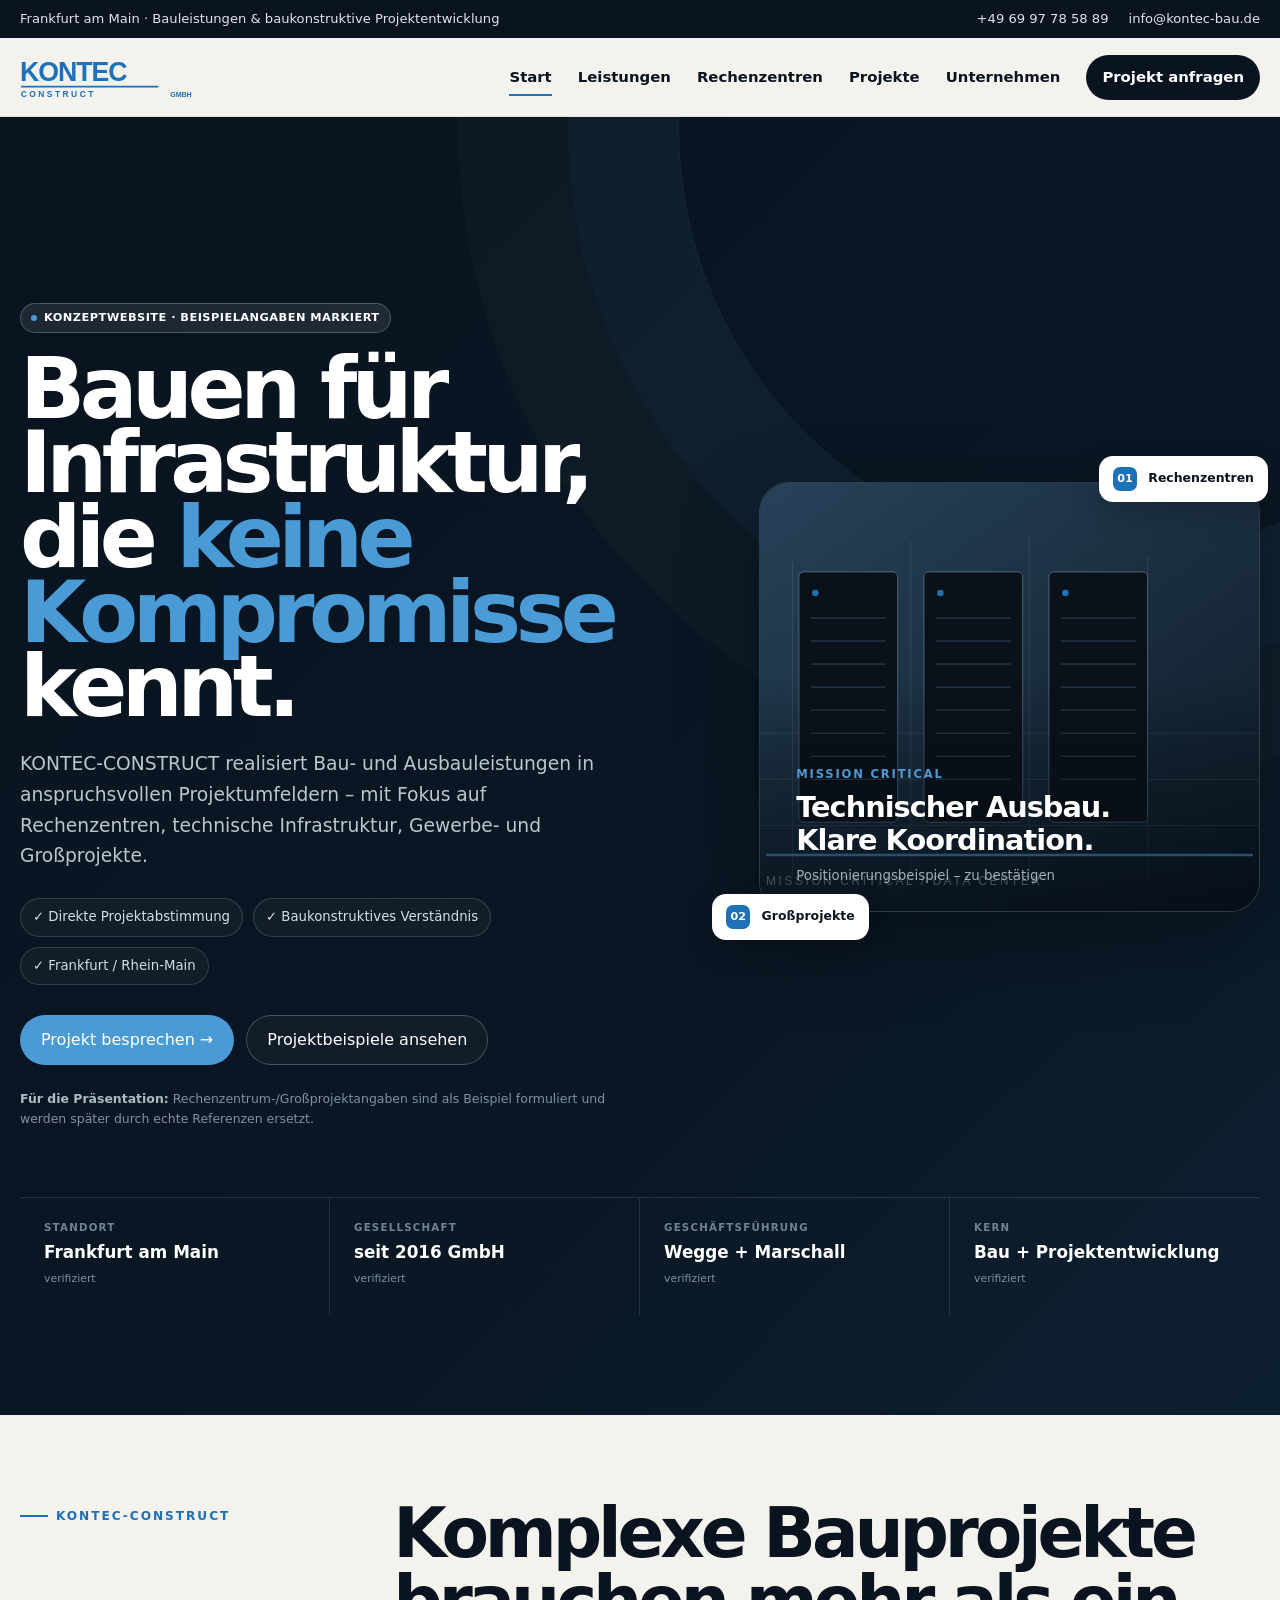
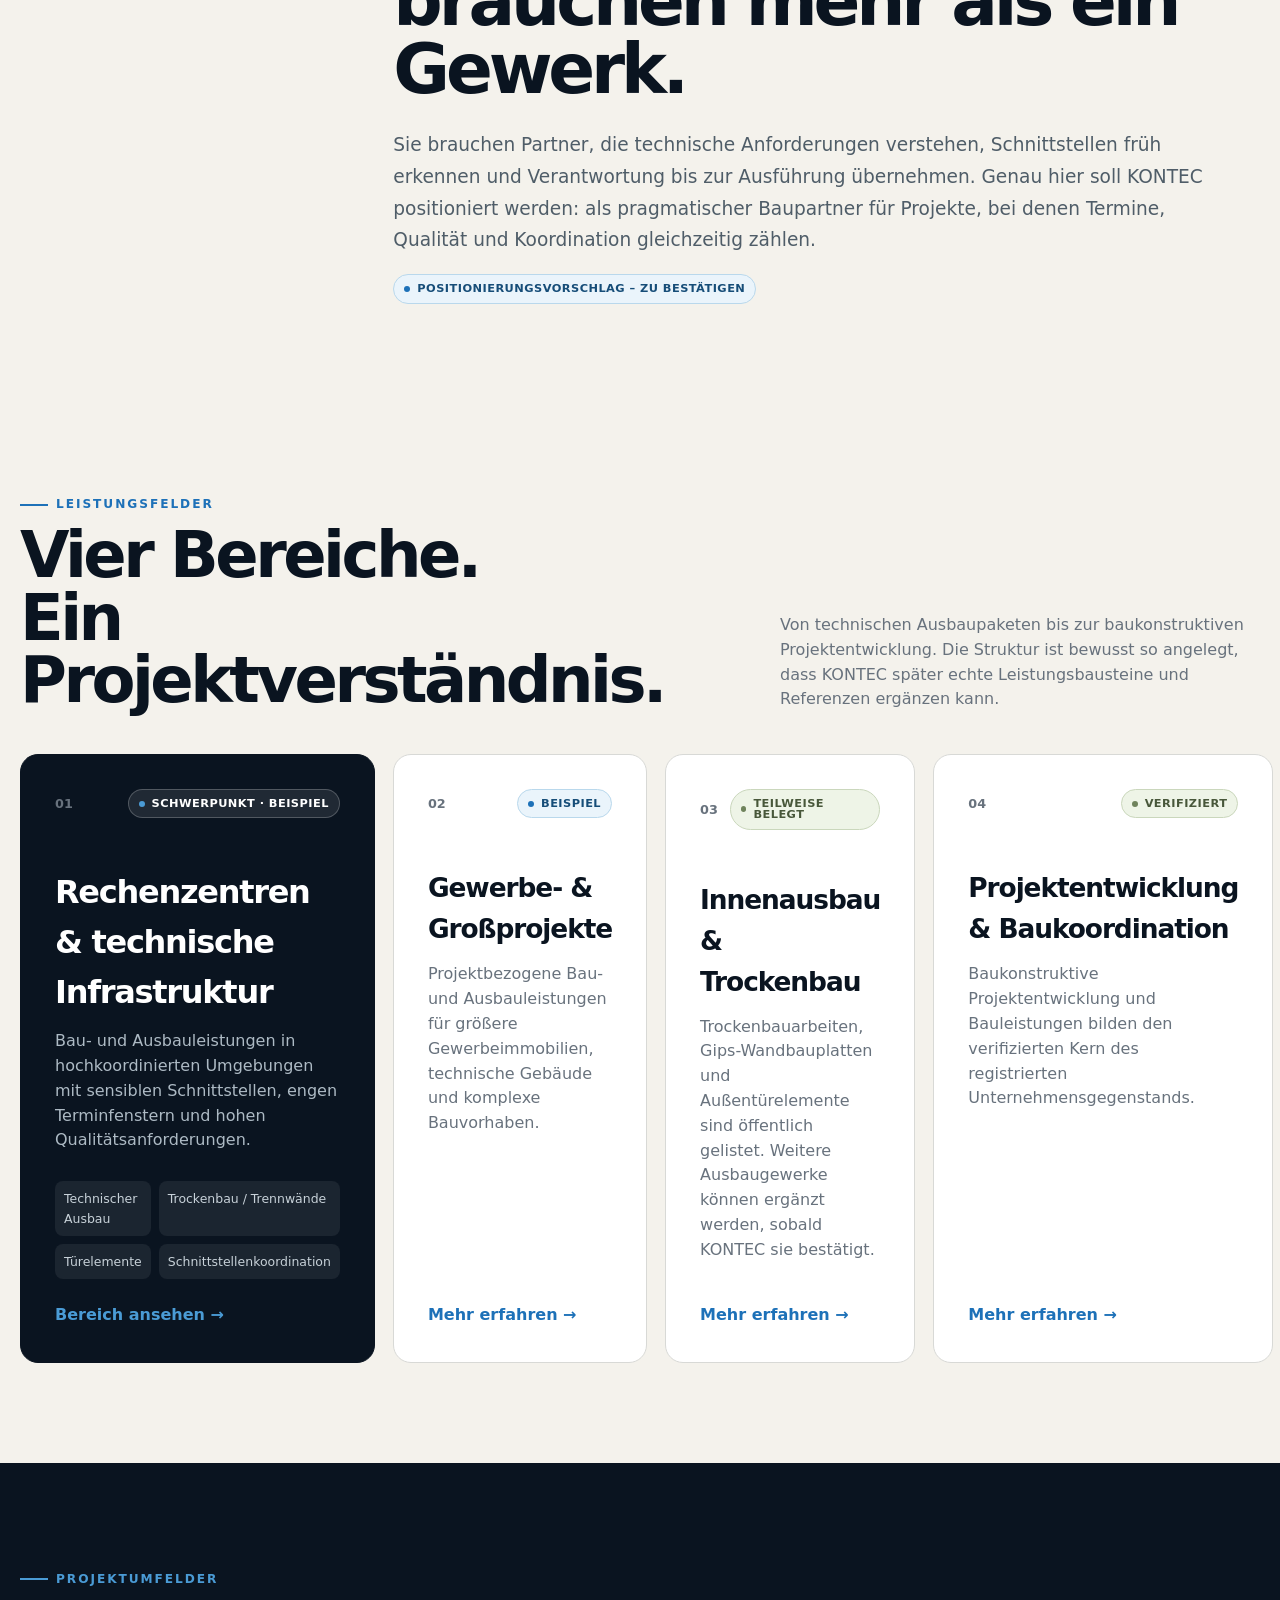
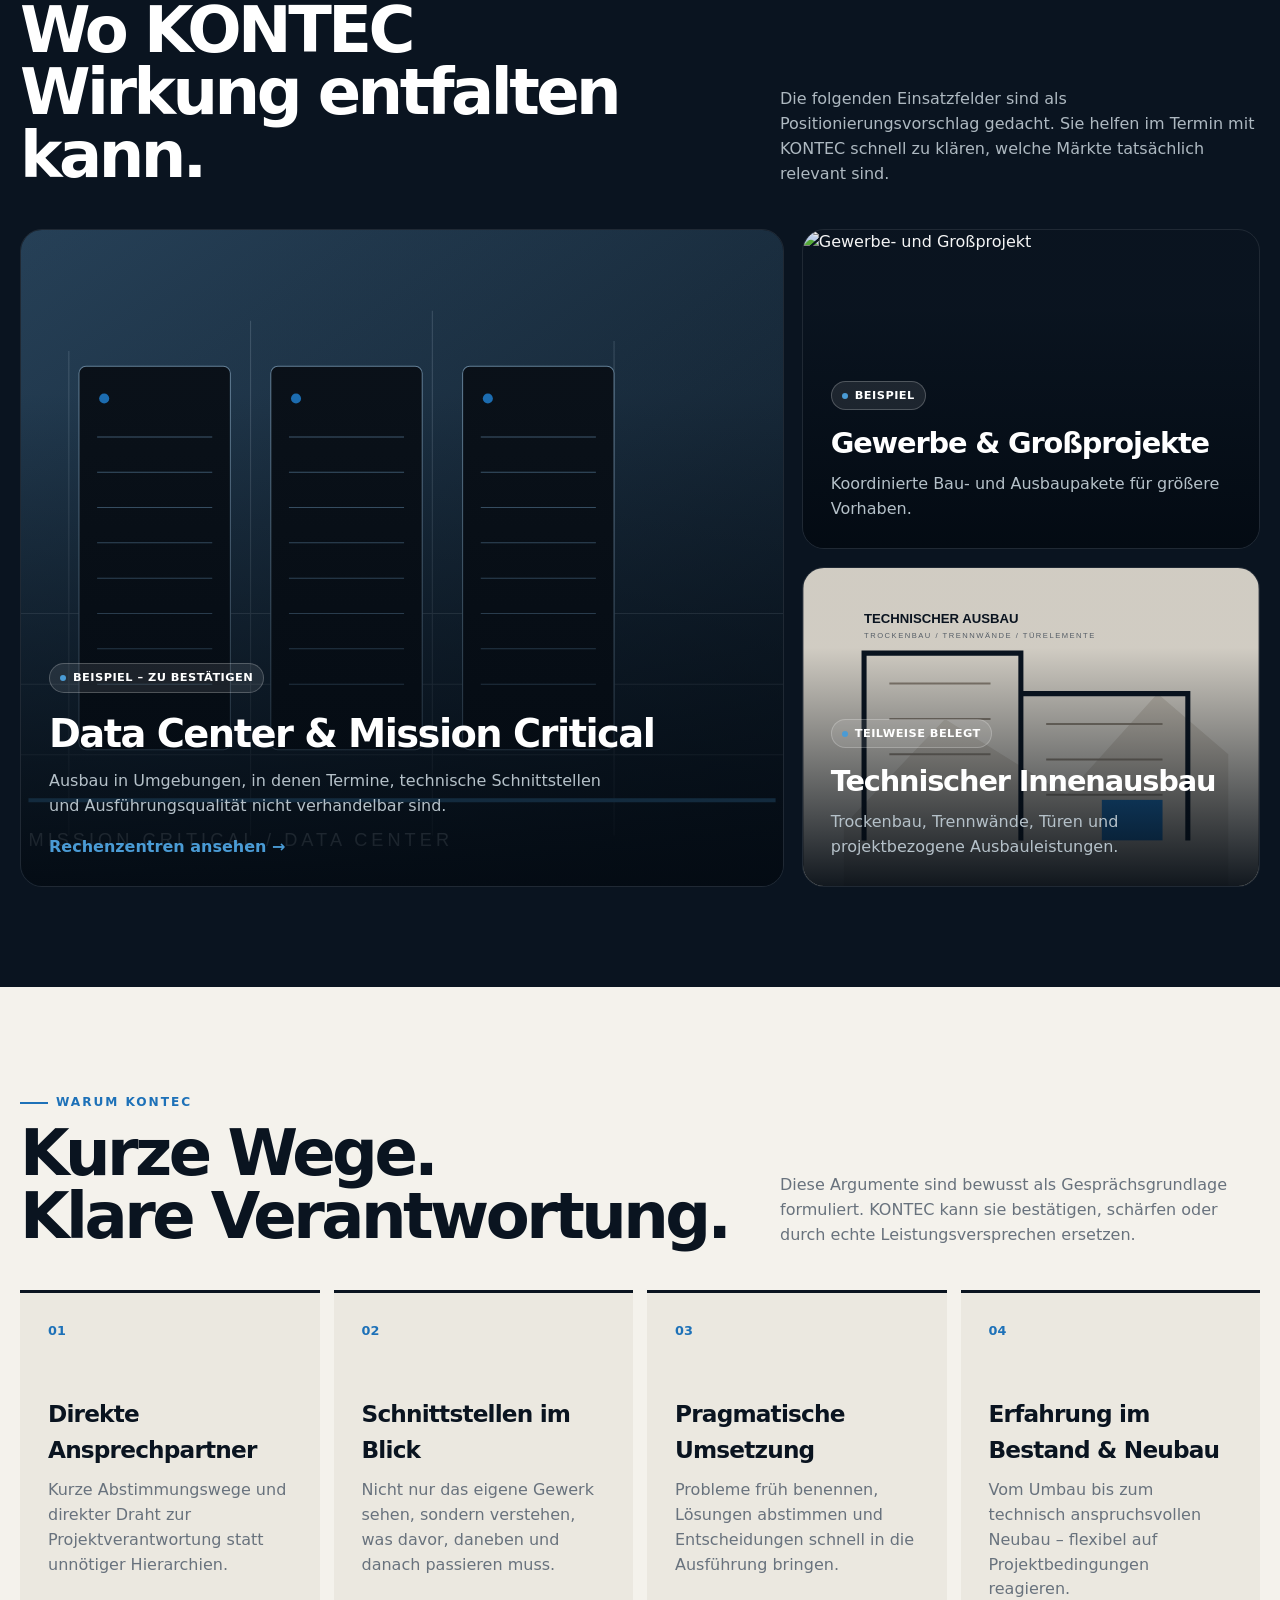
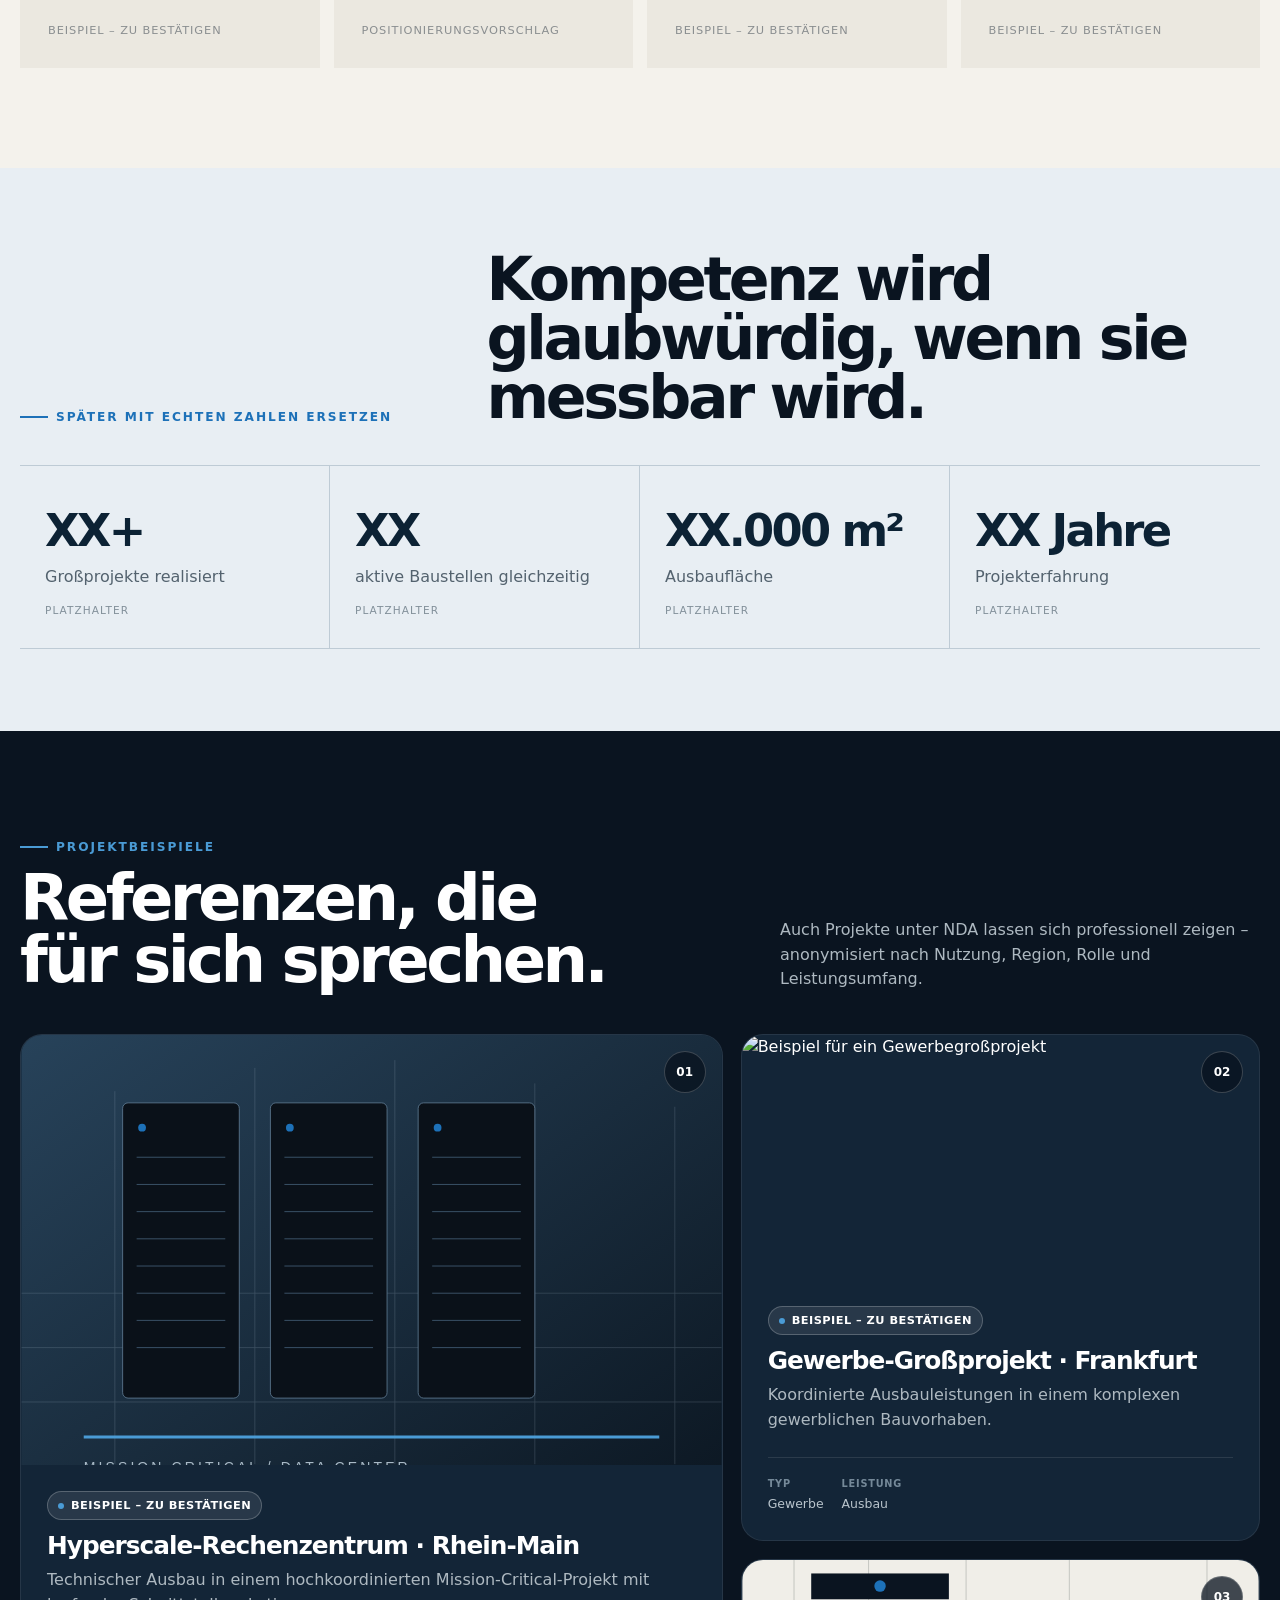
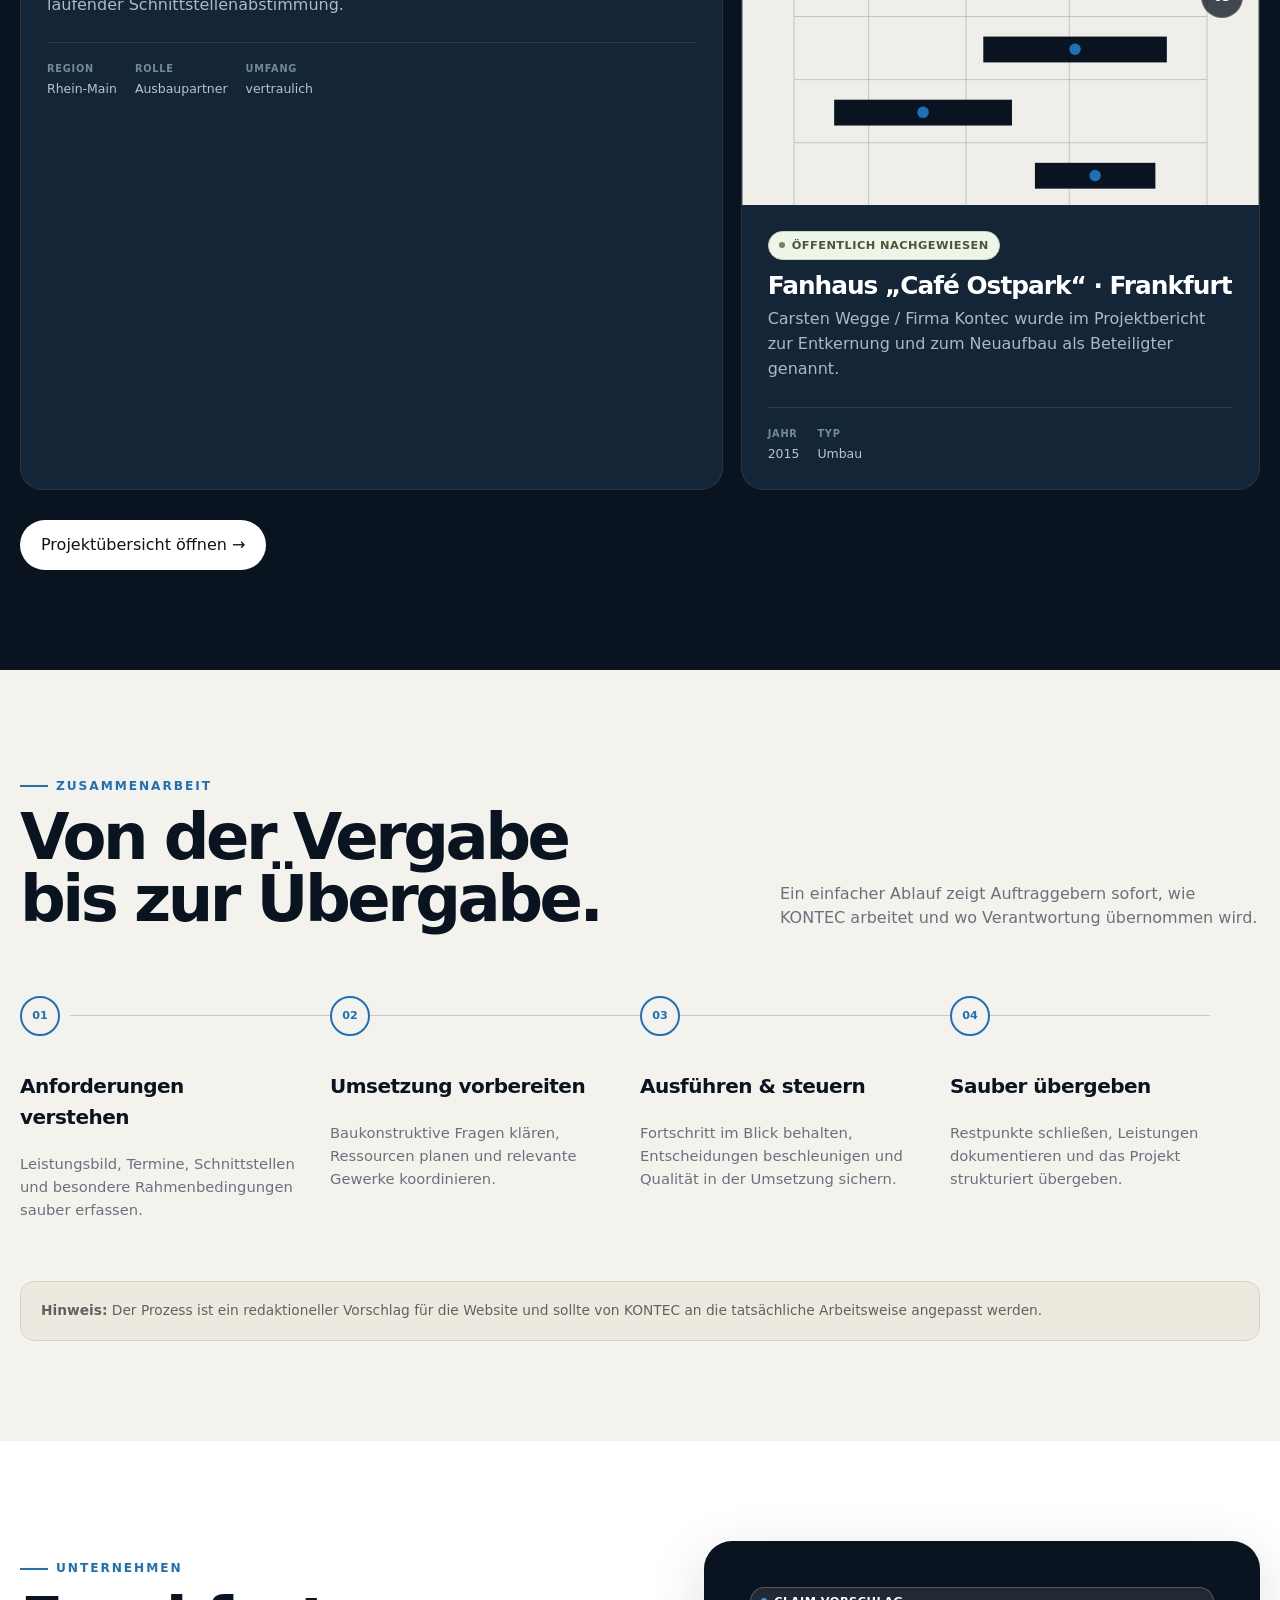
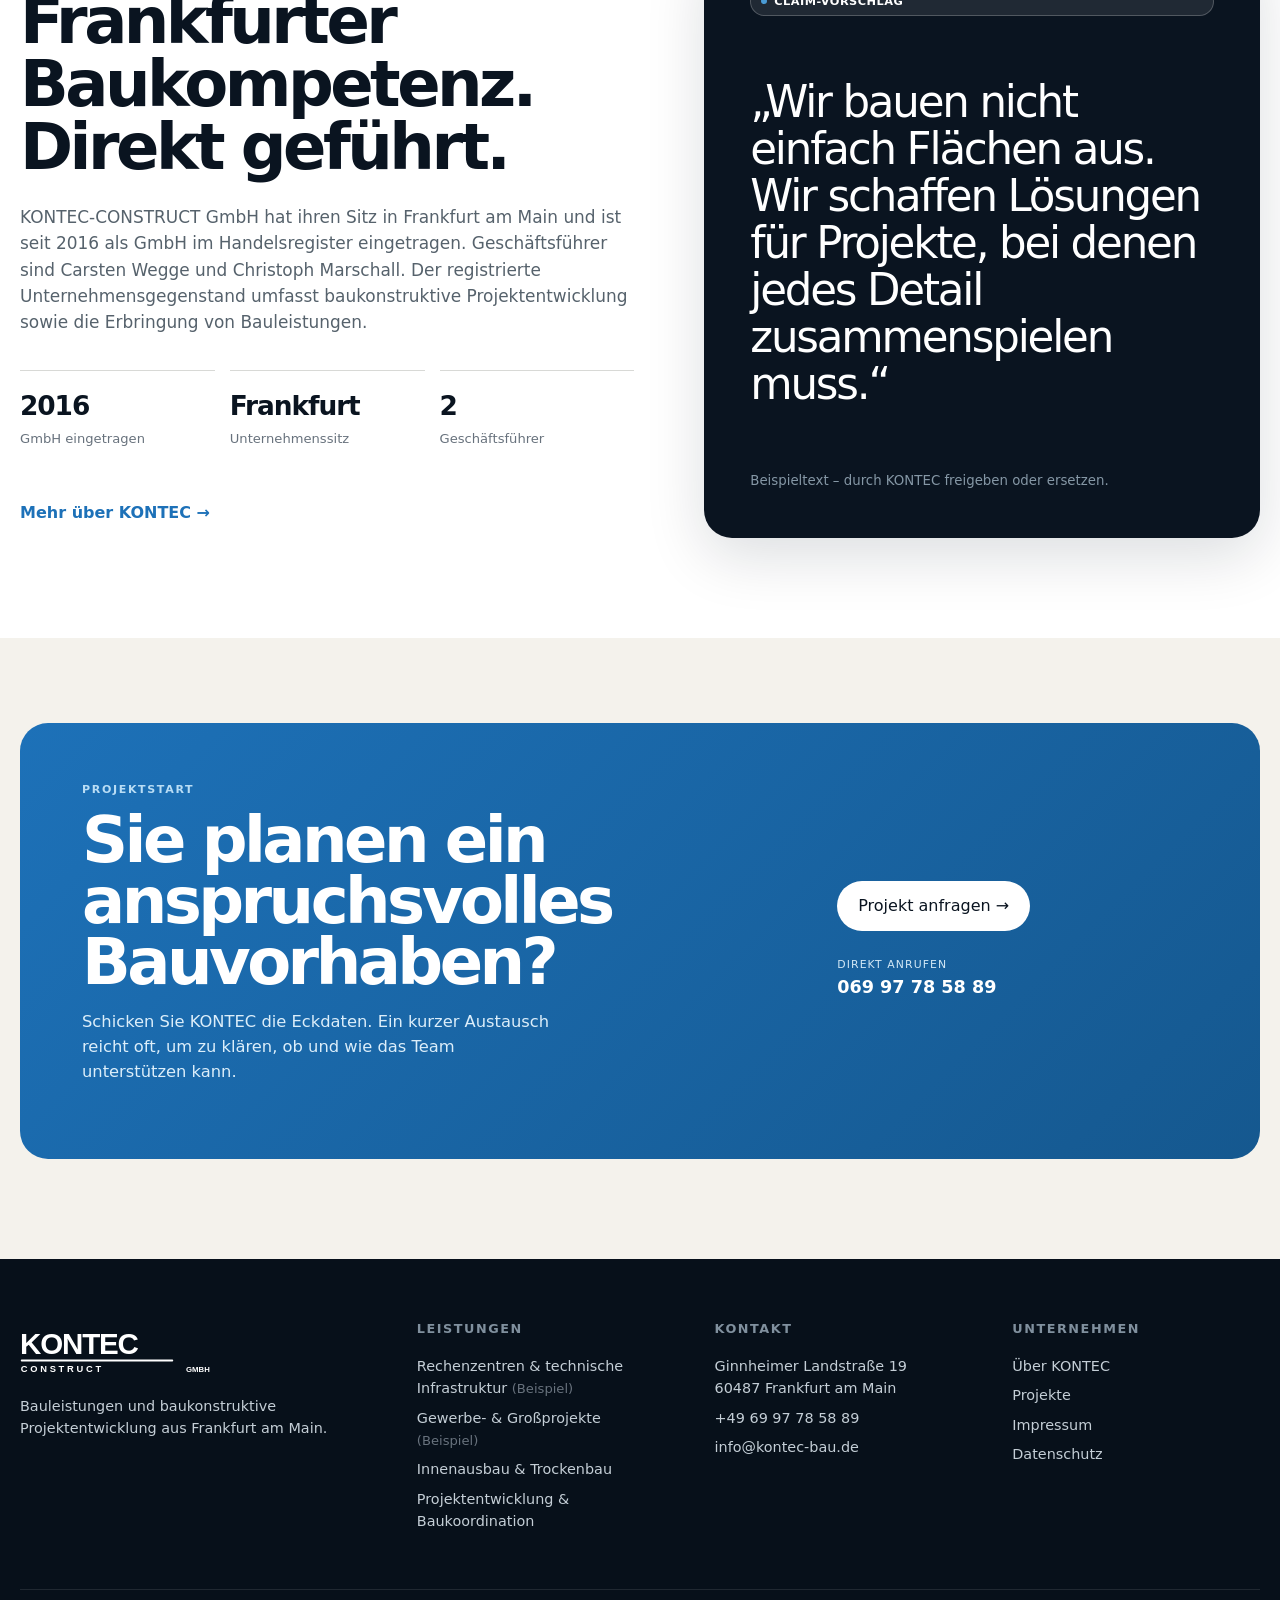
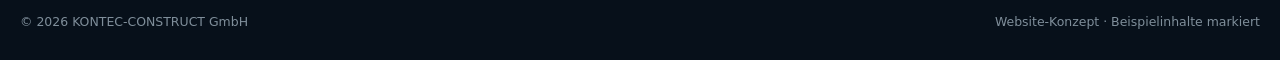
==== index.html @ 4d831913 "Add files via upload" ====
<!doctype html>
<html lang="de">
<head>
  <meta charset="utf-8">
  <meta name="viewport" content="width=device-width,initial-scale=1">
  <meta name="description" content="KONTEC-CONSTRUCT GmbH – Bau- und Ausbauleistungen für Rechenzentren, technische Infrastruktur, Gewerbe- und Großprojekte sowie baukonstruktive Projektentwicklung in Frankfurt am Main.">
  <title>KONTEC-CONSTRUCT GmbH | Bau für anspruchsvolle Projekte</title>
  <link rel="icon" href="assets/favicon.svg">
  <link rel="stylesheet" href="styles.css">
</head>
<body>
<div class="topbar">
  <div class="container">
    <div>Frankfurt am Main · Bauleistungen & baukonstruktive Projektentwicklung</div>
    <div class="meta"><a href="tel:+496997785889">+49 69 97 78 58 89</a><a href="mailto:info@kontec-bau.de">info@kontec-bau.de</a></div>
  </div>
</div>
<header>
  <div class="container nav">
    <a class="brand" href="index.html" aria-label="KONTEC-CONSTRUCT GmbH – Startseite"><img class="brand-logo" src="assets/kontec-logo.svg" alt="KONTEC-CONSTRUCT GmbH"></a>
    <nav class="navlinks">
      <a href="index.html" class="active">Start</a>
      <a href="leistungen.html">Leistungen</a>
      <a href="rechenzentren.html">Rechenzentren</a>
      <a href="projekte.html">Projekte</a>
      <a href="unternehmen.html">Unternehmen</a>
      <a href="kontakt.html" class="nav-cta">Projekt anfragen</a>
    </nav>
    <button class="menu-btn" aria-label="Menü öffnen">☰</button>
  </div>
</header>

<main>
  <section class="hero hero-v2">
    <div class="container hero-grid hero-grid-v2">
      <div class="hero-copy">
        <span class="tag dark">Konzeptwebsite · Beispielangaben markiert</span>
        <h1>Bauen für Infrastruktur, die <em>keine Kompromisse</em> kennt.</h1>
        <p class="hero-lead">KONTEC-CONSTRUCT realisiert Bau- und Ausbauleistungen in anspruchsvollen Projektumfeldern – mit Fokus auf Rechenzentren, technische Infrastruktur, Gewerbe- und Großprojekte.</p>
        <div class="hero-points">
          <span>✓ Direkte Projektabstimmung</span>
          <span>✓ Baukonstruktives Verständnis</span>
          <span>✓ Frankfurt / Rhein-Main</span>
        </div>
        <div class="actions">
          <a class="btn btn-primary btn-primary-bright" href="kontakt.html">Projekt besprechen →</a>
          <a class="btn btn-ghost" href="projekte.html">Projektbeispiele ansehen</a>
        </div>
        <p class="demo-inline"><strong>Für die Präsentation:</strong> Rechenzentrum-/Großprojektangaben sind als Beispiel formuliert und werden später durch echte Referenzen ersetzt.</p>
      </div>

      <div class="hero-stage" aria-label="Visualisierung technischer Infrastruktur">
        <div class="hero-stage-frame"><img src="assets/datacenter.svg" alt="Abstrakte Visualisierung eines Rechenzentrums"></div>
        <div class="hero-stage-caption">
          <span class="hero-stage-kicker">Mission Critical</span>
          <strong>Technischer Ausbau.<br>Klare Koordination.</strong>
          <small>Positionierungsbeispiel – zu bestätigen</small>
        </div>
        <div class="hero-chip hero-chip-a"><span>01</span> Rechenzentren</div>
        <div class="hero-chip hero-chip-b"><span>02</span> Großprojekte</div>
      </div>
    </div>

    <div class="container hero-proofbar">
      <div class="proof-item"><span class="proof-label">Standort</span><strong>Frankfurt am Main</strong><small>verifiziert</small></div>
      <div class="proof-item"><span class="proof-label">Gesellschaft</span><strong>seit 2016 GmbH</strong><small>verifiziert</small></div>
      <div class="proof-item"><span class="proof-label">Geschäftsführung</span><strong>Wegge + Marschall</strong><small>verifiziert</small></div>
      <div class="proof-item"><span class="proof-label">Kern</span><strong>Bau + Projektentwicklung</strong><small>verifiziert</small></div>
    </div>
  </section>

  <section class="intro-statement">
    <div class="container intro-grid">
      <div><span class="eyebrow">KONTEC-CONSTRUCT</span></div>
      <div>
        <h2>Komplexe Bauprojekte brauchen mehr als ein Gewerk.</h2>
        <p>Sie brauchen Partner, die technische Anforderungen verstehen, Schnittstellen früh erkennen und Verantwortung bis zur Ausführung übernehmen. Genau hier soll KONTEC positioniert werden: als pragmatischer Baupartner für Projekte, bei denen Termine, Qualität und Koordination gleichzeitig zählen.</p>
        <span class="tag">Positionierungsvorschlag – zu bestätigen</span>
      </div>
    </div>
  </section>

  <section class="services-v2">
    <div class="container">
      <div class="section-head">
        <div><span class="eyebrow">Leistungsfelder</span><h2>Vier Bereiche.<br>Ein Projektverständnis.</h2></div>
        <p>Von technischen Ausbaupaketen bis zur baukonstruktiven Projektentwicklung. Die Struktur ist bewusst so angelegt, dass KONTEC später echte Leistungsbausteine und Referenzen ergänzen kann.</p>
      </div>
      <div class="service-grid service-grid-v2">
        <a class="service-card service-card-featured" href="rechenzentren.html">
          <div class="service-top"><span class="num">01</span><span class="tag dark">Schwerpunkt · Beispiel</span></div>
          <h3>Rechenzentren & technische Infrastruktur</h3>
          <p>Bau- und Ausbauleistungen in hochkoordinierten Umgebungen mit sensiblen Schnittstellen, engen Terminfenstern und hohen Qualitätsanforderungen.</p>
          <div class="service-list"><span>Technischer Ausbau</span><span>Trockenbau / Trennwände</span><span>Türelemente</span><span>Schnittstellenkoordination</span></div>
          <span class="arrow">Bereich ansehen →</span>
        </a>
        <a class="service-card" href="leistungen.html#grossprojekte">
          <div class="service-top"><span class="num">02</span><span class="tag">Beispiel</span></div>
          <h3>Gewerbe- & Großprojekte</h3>
          <p>Projektbezogene Bau- und Ausbauleistungen für größere Gewerbeimmobilien, technische Gebäude und komplexe Bauvorhaben.</p>
          <span class="arrow">Mehr erfahren →</span>
        </a>
        <a class="service-card" href="leistungen.html#innenausbau">
          <div class="service-top"><span class="num">03</span><span class="tag verified">teilweise belegt</span></div>
          <h3>Innenausbau & Trockenbau</h3>
          <p>Trockenbauarbeiten, Gips-Wandbauplatten und Außentürelemente sind öffentlich gelistet. Weitere Ausbaugewerke können ergänzt werden, sobald KONTEC sie bestätigt.</p>
          <span class="arrow">Mehr erfahren →</span>
        </a>
        <a class="service-card" href="leistungen.html#koordination">
          <div class="service-top"><span class="num">04</span><span class="tag verified">verifiziert</span></div>
          <h3>Projektentwicklung & Baukoordination</h3>
          <p>Baukonstruktive Projektentwicklung und Bauleistungen bilden den verifizierten Kern des registrierten Unternehmensgegenstands.</p>
          <span class="arrow">Mehr erfahren →</span>
        </a>
      </div>
    </div>
  </section>

  <section class="sector-section dark">
    <div class="container">
      <div class="section-head">
        <div><span class="eyebrow">Projektumfelder</span><h2>Wo KONTEC<br>Wirkung entfalten kann.</h2></div>
        <p>Die folgenden Einsatzfelder sind als Positionierungsvorschlag gedacht. Sie helfen im Termin mit KONTEC schnell zu klären, welche Märkte tatsächlich relevant sind.</p>
      </div>
      <div class="sector-grid">
        <a href="rechenzentren.html" class="sector-card sector-main">
          <img src="assets/datacenter.svg" alt="Rechenzentrum">
          <div class="sector-overlay">
            <span class="tag dark">Beispiel – zu bestätigen</span>
            <h3>Data Center & Mission Critical</h3>
            <p>Ausbau in Umgebungen, in denen Termine, technische Schnittstellen und Ausführungsqualität nicht verhandelbar sind.</p>
            <span class="text-link">Rechenzentren ansehen →</span>
          </div>
        </a>
        <a href="leistungen.html#grossprojekte" class="sector-card">
          <img src="assets/largeproject.svg" alt="Gewerbe- und Großprojekt">
          <div class="sector-overlay"><span class="tag dark">Beispiel</span><h3>Gewerbe & Großprojekte</h3><p>Koordinierte Bau- und Ausbaupakete für größere Vorhaben.</p></div>
        </a>
        <a href="leistungen.html#innenausbau" class="sector-card">
          <img src="assets/interior.svg" alt="Technischer Innenausbau">
          <div class="sector-overlay"><span class="tag dark">teilweise belegt</span><h3>Technischer Innenausbau</h3><p>Trockenbau, Trennwände, Türen und projektbezogene Ausbauleistungen.</p></div>
        </a>
      </div>
    </div>
  </section>

  <section class="why-section">
    <div class="container">
      <div class="section-head">
        <div><span class="eyebrow">Warum KONTEC</span><h2>Kurze Wege.<br>Klare Verantwortung.</h2></div>
        <p>Diese Argumente sind bewusst als Gesprächsgrundlage formuliert. KONTEC kann sie bestätigen, schärfen oder durch echte Leistungsversprechen ersetzen.</p>
      </div>
      <div class="why-grid">
        <div class="why-card"><span>01</span><h3>Direkte Ansprechpartner</h3><p>Kurze Abstimmungswege und direkter Draht zur Projektverantwortung statt unnötiger Hierarchien.</p><small>Beispiel – zu bestätigen</small></div>
        <div class="why-card"><span>02</span><h3>Schnittstellen im Blick</h3><p>Nicht nur das eigene Gewerk sehen, sondern verstehen, was davor, daneben und danach passieren muss.</p><small>Positionierungsvorschlag</small></div>
        <div class="why-card"><span>03</span><h3>Pragmatische Umsetzung</h3><p>Probleme früh benennen, Lösungen abstimmen und Entscheidungen schnell in die Ausführung bringen.</p><small>Beispiel – zu bestätigen</small></div>
        <div class="why-card"><span>04</span><h3>Erfahrung im Bestand & Neubau</h3><p>Vom Umbau bis zum technisch anspruchsvollen Neubau – flexibel auf Projektbedingungen reagieren.</p><small>Beispiel – zu bestätigen</small></div>
      </div>
    </div>
  </section>

  <section class="numbers-band">
    <div class="container">
      <div class="numbers-intro"><span class="eyebrow">Später mit echten Zahlen ersetzen</span><h2>Kompetenz wird glaubwürdig, wenn sie messbar wird.</h2></div>
      <div class="numbers-grid">
        <div class="number-card"><strong>XX+</strong><span>Großprojekte realisiert</span><small>Platzhalter</small></div>
        <div class="number-card"><strong>XX</strong><span>aktive Baustellen gleichzeitig</span><small>Platzhalter</small></div>
        <div class="number-card"><strong>XX.000 m²</strong><span>Ausbaufläche</span><small>Platzhalter</small></div>
        <div class="number-card"><strong>XX Jahre</strong><span>Projekterfahrung</span><small>Platzhalter</small></div>
      </div>
    </div>
  </section>

  <section class="cases-section dark">
    <div class="container">
      <div class="section-head">
        <div><span class="eyebrow">Projektbeispiele</span><h2>Referenzen, die<br>für sich sprechen.</h2></div>
        <p>Auch Projekte unter NDA lassen sich professionell zeigen – anonymisiert nach Nutzung, Region, Rolle und Leistungsumfang.</p>
      </div>
      <div class="case-grid">
        <article class="case-card case-large">
          <div class="case-image"><img src="assets/datacenter.svg" alt="Beispiel für ein Hyperscale-Rechenzentrum"><span class="case-index">01</span></div>
          <div class="case-content">
            <div><span class="tag dark">Beispiel – zu bestätigen</span><h3>Hyperscale-Rechenzentrum · Rhein-Main</h3><p>Technischer Ausbau in einem hochkoordinierten Mission-Critical-Projekt mit laufender Schnittstellenabstimmung.</p></div>
            <div class="case-facts"><span><b>Region</b> Rhein-Main</span><span><b>Rolle</b> Ausbaupartner</span><span><b>Umfang</b> vertraulich</span></div>
          </div>
        </article>
        <article class="case-card">
          <div class="case-image"><img src="assets/largeproject.svg" alt="Beispiel für ein Gewerbegroßprojekt"><span class="case-index">02</span></div>
          <div class="case-content"><div><span class="tag dark">Beispiel – zu bestätigen</span><h3>Gewerbe-Großprojekt · Frankfurt</h3><p>Koordinierte Ausbauleistungen in einem komplexen gewerblichen Bauvorhaben.</p></div><div class="case-facts"><span><b>Typ</b> Gewerbe</span><span><b>Leistung</b> Ausbau</span></div></div>
        </article>
        <article class="case-card">
          <div class="case-image"><img src="assets/coordination.svg" alt="Café Ostpark Frankfurt"><span class="case-index">03</span></div>
          <div class="case-content"><div><span class="tag verified">öffentlich nachgewiesen</span><h3>Fanhaus „Café Ostpark“ · Frankfurt</h3><p>Carsten Wegge / Firma Kontec wurde im Projektbericht zur Entkernung und zum Neuaufbau als Beteiligter genannt.</p></div><div class="case-facts"><span><b>Jahr</b> 2015</span><span><b>Typ</b> Umbau</span></div></div>
        </article>
      </div>
      <div class="actions"><a class="btn btn-light" href="projekte.html">Projektübersicht öffnen →</a></div>
    </div>
  </section>

  <section class="process-v2">
    <div class="container">
      <div class="section-head">
        <div><span class="eyebrow">Zusammenarbeit</span><h2>Von der Vergabe<br>bis zur Übergabe.</h2></div>
        <p>Ein einfacher Ablauf zeigt Auftraggebern sofort, wie KONTEC arbeitet und wo Verantwortung übernommen wird.</p>
      </div>
      <div class="process-line">
        <div class="process-step"><div class="process-dot">01</div><h3>Anforderungen verstehen</h3><p>Leistungsbild, Termine, Schnittstellen und besondere Rahmenbedingungen sauber erfassen.</p></div>
        <div class="process-step"><div class="process-dot">02</div><h3>Umsetzung vorbereiten</h3><p>Baukonstruktive Fragen klären, Ressourcen planen und relevante Gewerke koordinieren.</p></div>
        <div class="process-step"><div class="process-dot">03</div><h3>Ausführen & steuern</h3><p>Fortschritt im Blick behalten, Entscheidungen beschleunigen und Qualität in der Umsetzung sichern.</p></div>
        <div class="process-step"><div class="process-dot">04</div><h3>Sauber übergeben</h3><p>Restpunkte schließen, Leistungen dokumentieren und das Projekt strukturiert übergeben.</p></div>
      </div>
      <div class="source-note"><strong>Hinweis:</strong> Der Prozess ist ein redaktioneller Vorschlag für die Website und sollte von KONTEC an die tatsächliche Arbeitsweise angepasst werden.</div>
    </div>
  </section>

  <section class="company-teaser">
    <div class="container company-grid-v2">
      <div class="company-copy">
        <span class="eyebrow">Unternehmen</span>
        <h2>Frankfurter Baukompetenz. Direkt geführt.</h2>
        <p>KONTEC-CONSTRUCT GmbH hat ihren Sitz in Frankfurt am Main und ist seit 2016 als GmbH im Handelsregister eingetragen. Geschäftsführer sind Carsten Wegge und Christoph Marschall. Der registrierte Unternehmensgegenstand umfasst baukonstruktive Projektentwicklung sowie die Erbringung von Bauleistungen.</p>
        <div class="company-facts-v2">
          <div><strong>2016</strong><span>GmbH eingetragen</span></div>
          <div><strong>Frankfurt</strong><span>Unternehmenssitz</span></div>
          <div><strong>2</strong><span>Geschäftsführer</span></div>
        </div>
        <a class="text-link text-link-dark" href="unternehmen.html">Mehr über KONTEC →</a>
      </div>
      <div class="company-manifesto">
        <span class="tag dark">Claim-Vorschlag</span>
        <blockquote>„Wir bauen nicht einfach Flächen aus. Wir schaffen Lösungen für Projekte, bei denen jedes Detail zusammenspielen muss.“</blockquote>
        <small>Beispieltext – durch KONTEC freigeben oder ersetzen.</small>
      </div>
    </div>
  </section>

  <section class="cta-section-v2">
    <div class="container">
      <div class="cta cta-v2">
        <div>
          <span class="cta-kicker">Projektstart</span>
          <h2>Sie planen ein anspruchsvolles Bauvorhaben?</h2>
          <p>Schicken Sie KONTEC die Eckdaten. Ein kurzer Austausch reicht oft, um zu klären, ob und wie das Team unterstützen kann.</p>
        </div>
        <div class="cta-actions-v2">
          <a class="btn btn-light" href="kontakt.html">Projekt anfragen →</a>
          <a class="cta-phone" href="tel:+496997785889"><small>Direkt anrufen</small><strong>069 97 78 58 89</strong></a>
        </div>
      </div>
    </div>
  </section>
</main>

<footer>
  <div class="container">
    <div class="footer-grid">
      <div><a class="brand brand--footer" href="index.html" aria-label="KONTEC-CONSTRUCT GmbH – Startseite"><img class="brand-logo" src="assets/kontec-logo.svg" alt="KONTEC-CONSTRUCT GmbH"></a><p style="max-width:330px;margin-top:20px">Bauleistungen und baukonstruktive Projektentwicklung aus Frankfurt am Main.</p></div>
      <div><h4>Leistungen</h4><a href="rechenzentren.html">Rechenzentren & technische Infrastruktur <span class="note">(Beispiel)</span></a><a href="leistungen.html#grossprojekte">Gewerbe- & Großprojekte <span class="note">(Beispiel)</span></a><a href="leistungen.html#innenausbau">Innenausbau & Trockenbau</a><a href="leistungen.html#koordination">Projektentwicklung & Baukoordination</a></div>
      <div><h4>Kontakt</h4><p>Ginnheimer Landstraße 19<br>60487 Frankfurt am Main</p><a href="tel:+496997785889">+49 69 97 78 58 89</a><a href="mailto:info@kontec-bau.de">info@kontec-bau.de</a></div>
      <div><h4>Unternehmen</h4><a href="unternehmen.html">Über KONTEC</a><a href="projekte.html">Projekte</a><a href="impressum.html">Impressum</a><a href="datenschutz.html">Datenschutz</a></div>
    </div>
    <div class="footer-bottom"><span>© 2026 KONTEC-CONSTRUCT GmbH</span><span>Website-Konzept · Beispielinhalte markiert</span></div>
  </div>
</footer>
<script src="script.js"></script>
</body>
</html>
---- styles.css ----
:root{
  --ink:#0a1420;
  --ink-2:#122131;
  --paper:#f4f2ec;
  --white:#ffffff;
  --muted:#68727d;
  --line:#d8d9d6;
  --accent:#1d71b8;
  --accent-2:#4a9bd5;
  --lime:#b9c79c;
  --max:1240px;
  --radius:18px;
  --shadow:0 18px 60px rgba(10,20,32,.14);
}
*{box-sizing:border-box}
html{scroll-behavior:smooth}
body{margin:0;background:var(--paper);color:var(--ink);font-family:Inter,ui-sans-serif,system-ui,-apple-system,BlinkMacSystemFont,"Segoe UI",Arial,sans-serif;line-height:1.55}
a{color:inherit;text-decoration:none}
img{display:block;max-width:100%}
.container{width:min(var(--max),calc(100% - 40px));margin:0 auto}
.eyebrow{font-size:.76rem;letter-spacing:.16em;text-transform:uppercase;font-weight:800;color:var(--accent);display:inline-flex;align-items:center;gap:8px}.eyebrow:before{content:"";width:28px;height:2px;background:currentColor}
.tag{display:inline-flex;align-items:center;gap:7px;font-size:.71rem;line-height:1;padding:8px 10px;border-radius:999px;background:#eaf4fb;color:#164d78;border:1px solid #b9d8ec;font-weight:800;letter-spacing:.04em;text-transform:uppercase}.tag:before{content:"";width:6px;height:6px;border-radius:50%;background:var(--accent)}
.tag.verified{background:#eef4e7;color:#48573a;border-color:#cad7bc}.tag.verified:before{background:#6f835c}
.tag.dark{background:rgba(255,255,255,.09);color:#fff;border-color:rgba(255,255,255,.22)}.tag.dark:before{background:var(--accent-2)}
.note{font-size:.82rem;color:var(--muted)}
.btn{display:inline-flex;align-items:center;justify-content:center;gap:10px;min-height:50px;padding:0 20px;border-radius:999px;font-weight:800;border:1px solid transparent;transition:.2s ease;cursor:pointer;font:inherit}.btn-primary{background:var(--accent);color:white}.btn-primary:hover{background:#15588f;transform:translateY(-1px)}.btn-outline{border-color:rgba(10,20,32,.28);background:transparent}.btn-outline:hover{border-color:var(--ink);background:white}.btn-light{background:white;color:var(--ink)}
.topbar{background:var(--ink);color:#dfe4e8;font-size:.82rem;padding:9px 0}.topbar .container{display:flex;justify-content:space-between;gap:20px;align-items:center}.topbar a:hover{color:#fff}.topbar .meta{display:flex;gap:20px;flex-wrap:wrap}
header{position:sticky;top:0;z-index:60;background:rgba(244,242,236,.92);backdrop-filter:blur(16px);border-bottom:1px solid rgba(10,20,32,.08)}
.nav{height:78px;display:flex;align-items:center;justify-content:space-between;gap:24px}.brand{display:flex;align-items:center;min-width:190px}.brand-logo{display:block;width:190px;height:auto}.brand--footer .brand-logo{width:210px;filter:brightness(0) invert(1)}
.navlinks{display:flex;align-items:center;gap:26px;font-weight:700;font-size:.93rem}.navlinks a{position:relative}.navlinks a:after{content:"";position:absolute;left:0;right:100%;bottom:-7px;height:2px;background:var(--accent);transition:.2s}.navlinks a:hover:after,.navlinks a.active:after{right:0}.nav-cta{padding:11px 16px!important;background:var(--ink);color:white;border-radius:999px}.nav-cta:after{display:none}.menu-btn{display:none;border:0;background:none;font-size:1.6rem;padding:8px}
.hero{background:var(--ink);color:white;position:relative;overflow:hidden}.hero:before{content:"";position:absolute;width:700px;height:700px;border:1px solid rgba(255,255,255,.07);border-radius:50%;right:-160px;top:-280px;box-shadow:0 0 0 90px rgba(255,255,255,.025),0 0 0 180px rgba(255,255,255,.018)}.hero-grid{min-height:690px;display:grid;grid-template-columns:1.08fr .92fr;align-items:center;gap:70px;padding:80px 0}.hero h1{font-size:clamp(3.3rem,7.2vw,6.9rem);line-height:.87;letter-spacing:-.065em;margin:18px 0 28px;max-width:900px}.hero h1 em{font-style:normal;color:var(--accent-2)}.hero p{color:#bcc6ce;font-size:1.12rem;max-width:650px}.actions{display:flex;gap:12px;flex-wrap:wrap;margin-top:30px}.hero-visual{position:relative;min-height:520px}.visual-card{position:absolute;border-radius:26px;overflow:hidden;box-shadow:var(--shadow);border:1px solid rgba(255,255,255,.12)}.visual-main{inset:20px 0 70px 60px;background:linear-gradient(145deg,#21354a,#0d1a27)}.visual-main svg{width:100%;height:100%}.visual-small{width:220px;height:168px;left:0;bottom:20px;background:#f2efe8;color:var(--ink);padding:20px}.visual-small strong{font-size:2.4rem;display:block;letter-spacing:-.05em}.visual-small span{font-size:.85rem;color:var(--muted)}.visual-label{position:absolute;top:0;right:20px;background:var(--accent);color:white;padding:13px 16px;border-radius:14px;font-size:.82rem;font-weight:800;letter-spacing:.04em;text-transform:uppercase}
.statbar{background:white;border-bottom:1px solid var(--line)}.stats{display:grid;grid-template-columns:repeat(4,1fr)}.stat{padding:30px 26px;border-right:1px solid var(--line)}.stat:last-child{border-right:0}.stat strong{display:block;font-size:1.5rem;letter-spacing:-.04em}.stat span{font-size:.86rem;color:var(--muted)}
section{padding:100px 0}.section-head{display:flex;justify-content:space-between;gap:40px;align-items:end;margin-bottom:42px}.section-head h2,.page-head h1{font-size:clamp(2.5rem,5vw,4.7rem);line-height:.98;letter-spacing:-.055em;margin:10px 0 0}.section-head p{max-width:480px;color:var(--muted);margin:0}.dark{background:var(--ink);color:white}.dark .section-head p,.dark .muted{color:#aeb9c1}.dark .eyebrow{color:var(--accent-2)}
.service-grid{display:grid;grid-template-columns:repeat(2,1fr);gap:18px}.service-card{background:white;border:1px solid var(--line);border-radius:var(--radius);padding:34px;min-height:310px;display:flex;flex-direction:column;transition:.2s}.service-card:hover{transform:translateY(-3px);box-shadow:0 16px 40px rgba(10,20,32,.08)}.service-card .num{font-size:.8rem;color:var(--muted);font-weight:800}.service-card h3{font-size:1.65rem;letter-spacing:-.04em;margin:50px 0 12px}.service-card p{color:var(--muted);margin:0 0 24px}.service-card .arrow{margin-top:auto;font-weight:800;color:var(--accent)}
.project-grid{display:grid;grid-template-columns:repeat(12,1fr);gap:18px}.project{background:#162738;border-radius:20px;overflow:hidden;min-height:450px;position:relative;border:1px solid rgba(255,255,255,.08)}.project:nth-child(1){grid-column:span 7}.project:nth-child(2){grid-column:span 5}.project:nth-child(3){grid-column:span 5}.project:nth-child(4){grid-column:span 7}.project-art{height:280px;background:linear-gradient(135deg,#20394e,#0f1d2b);position:relative;overflow:hidden}.project-art svg{width:100%;height:100%}.project-body{padding:24px}.project-body h3{font-size:1.5rem;margin:9px 0 8px;letter-spacing:-.04em}.project-body p{color:#aeb9c1;margin:0}.project-meta{display:flex;gap:9px;flex-wrap:wrap;margin-top:18px}.pill{font-size:.75rem;padding:7px 9px;border:1px solid rgba(255,255,255,.18);border-radius:999px;color:#c8d0d6}
.process{display:grid;grid-template-columns:repeat(4,1fr);gap:14px}.step{padding:28px;border-top:3px solid var(--ink);background:#ebe8e0}.step b{display:block;color:var(--accent);margin-bottom:44px}.step h3{font-size:1.2rem}.step p{color:var(--muted);font-size:.93rem}
.split{display:grid;grid-template-columns:1fr 1fr;gap:70px;align-items:center}.quote-card{background:var(--ink);color:white;border-radius:26px;padding:48px;min-height:430px;display:flex;flex-direction:column;justify-content:space-between}.quote-card blockquote{font-size:clamp(1.8rem,3.8vw,3.1rem);line-height:1.08;letter-spacing:-.05em;margin:0}.quote-card small{color:#aeb9c1}.facts{display:grid;grid-template-columns:1fr 1fr;gap:18px;margin-top:24px}.fact{border-top:1px solid var(--line);padding-top:16px}.fact strong{font-size:1.4rem}.fact span{display:block;color:var(--muted);font-size:.86rem}
.cta{background:var(--accent);color:white;border-radius:28px;padding:54px;display:flex;justify-content:space-between;align-items:center;gap:30px}.cta h2{font-size:clamp(2.2rem,5vw,4.2rem);line-height:.95;letter-spacing:-.055em;margin:0}.cta p{max-width:470px;color:#dceefa}
footer{background:#07101a;color:#dfe5ea;padding:60px 0 28px}.footer-grid{display:grid;grid-template-columns:1.4fr 1fr 1fr 1fr;gap:50px}.footer-grid h4{font-size:.8rem;text-transform:uppercase;letter-spacing:.12em;color:#80909e;margin:0 0 16px}.footer-grid a,.footer-grid p{display:block;margin:7px 0;color:#c4ced6;font-size:.9rem}.footer-grid a:hover{color:white}.footer-bottom{border-top:1px solid rgba(255,255,255,.1);margin-top:50px;padding-top:22px;display:flex;justify-content:space-between;gap:20px;color:#7f8e9a;font-size:.78rem}
.page-hero{background:var(--ink);color:white;padding:95px 0 80px}.page-head{max-width:920px}.page-head p{max-width:700px;color:#b7c1c9;font-size:1.1rem}.breadcrumb{font-size:.79rem;color:#8897a3;margin-bottom:30px}.breadcrumb a{color:#b7c1c9}
.detail-grid{display:grid;grid-template-columns:.8fr 1.2fr;gap:80px}.sidebar{position:sticky;top:120px;align-self:start}.sidebar a{display:block;padding:13px 0;border-bottom:1px solid var(--line);font-weight:700}.content-block{padding-bottom:70px;margin-bottom:70px;border-bottom:1px solid var(--line)}.content-block:last-child{border-bottom:0}.content-block h2{font-size:2.6rem;line-height:1;letter-spacing:-.05em}.content-block h3{font-size:1.25rem;margin-top:28px}.content-block p{color:#4e5964}.bullet-grid{display:grid;grid-template-columns:1fr 1fr;gap:10px 30px;margin:25px 0}.bullet{padding:12px 0;border-bottom:1px solid var(--line);font-weight:700}.bullet:before{content:"→";color:var(--accent);margin-right:10px}
.projects-list{display:grid;grid-template-columns:repeat(2,1fr);gap:18px}.project-light{background:white;border:1px solid var(--line);border-radius:20px;overflow:hidden}.project-light .project-art{height:240px}.project-light .body{padding:26px}.project-light h3{font-size:1.45rem;letter-spacing:-.04em;margin:10px 0}.project-light p{color:var(--muted)}
.timeline{border-left:1px solid var(--line);margin-left:9px}.timeline-item{position:relative;padding:0 0 42px 35px}.timeline-item:before{content:"";position:absolute;left:-7px;top:4px;width:13px;height:13px;border-radius:50%;background:var(--accent)}.timeline-item strong{display:block;font-size:1.1rem}.timeline-item p{color:var(--muted);margin:5px 0}
.contact-grid{display:grid;grid-template-columns:.9fr 1.1fr;gap:60px}.contact-card{background:var(--ink);color:white;border-radius:24px;padding:40px}.contact-card h3{font-size:2rem;margin-top:0;letter-spacing:-.04em}.contact-row{padding:18px 0;border-bottom:1px solid rgba(255,255,255,.12)}.contact-row small{display:block;color:#8393a1;text-transform:uppercase;letter-spacing:.1em;margin-bottom:4px}.contact-row a{font-size:1.05rem;font-weight:700}.form{background:white;border:1px solid var(--line);border-radius:24px;padding:38px}.form-grid{display:grid;grid-template-columns:1fr 1fr;gap:16px}.field{display:flex;flex-direction:column;gap:7px}.field.full{grid-column:1/-1}.field label{font-size:.82rem;font-weight:800}.field input,.field select,.field textarea{width:100%;padding:14px 15px;border:1px solid #cfd3d4;border-radius:10px;background:#fbfbf8;font:inherit;color:var(--ink)}.field textarea{min-height:140px;resize:vertical}.form .note{margin-top:14px}.success{display:none;margin-top:14px;background:#edf4e7;border:1px solid #c7d6b8;padding:12px;border-radius:10px;color:#445635}
.legal{max-width:850px}.legal h2{margin-top:50px}.legal p,.legal li{color:#4e5964}.legal .warning{padding:18px;border-radius:12px;background:#eaf4fb;border:1px solid #b9d8ec;color:#164d78}
.source-note{background:#eee9df;border:1px solid #d9d1c4;border-radius:14px;padding:18px 20px;font-size:.86rem;color:#5e635f;margin-top:22px}
.mobile-only{display:none}
@media(max-width:960px){
  .topbar{display:none}.nav{height:70px}.menu-btn{display:block}.navlinks{display:none;position:absolute;top:70px;left:0;right:0;background:var(--paper);padding:22px 20px;border-bottom:1px solid var(--line);flex-direction:column;align-items:flex-start;gap:18px}.navlinks.open{display:flex}.nav-cta{width:100%;text-align:center}.hero-grid{grid-template-columns:1fr;padding:65px 0}.hero-visual{min-height:420px}.visual-main{left:30px}.stats{grid-template-columns:1fr 1fr}.stat:nth-child(2){border-right:0}.stat:nth-child(-n+2){border-bottom:1px solid var(--line)}.service-grid,.split,.contact-grid,.detail-grid{grid-template-columns:1fr}.sidebar{position:static}.project:nth-child(n){grid-column:span 12}.process{grid-template-columns:1fr 1fr}.footer-grid{grid-template-columns:1.5fr 1fr}.section-head{align-items:flex-start;flex-direction:column}.projects-list{grid-template-columns:1fr}.contact-grid{gap:22px}
}
@media(max-width:620px){
  .container{width:min(var(--max),calc(100% - 28px))}.hero-grid{padding:48px 0 58px;gap:28px}.hero h1{font-size:3.4rem}.hero p{font-size:1rem}.hero-visual{min-height:360px}.visual-main{inset:20px 0 60px 18px}.visual-small{width:175px;height:132px;padding:15px}.visual-small strong{font-size:2rem}.stats{grid-template-columns:1fr}.stat{border-right:0;border-bottom:1px solid var(--line)!important}.stat:last-child{border-bottom:0!important}section{padding:72px 0}.service-grid,.process,.facts,.footer-grid,.form-grid,.bullet-grid{grid-template-columns:1fr}.service-card{min-height:270px}.cta{padding:34px;align-items:flex-start;flex-direction:column}.page-hero{padding:65px 0 55px}.footer-bottom{flex-direction:column}.mobile-only{display:block}.project-art{height:220px}.quote-card{padding:32px;min-height:350px}
}

/* ===== Startseite V2 ===== */
.hero-v2{background:linear-gradient(135deg,#08131f 0%,#0a1724 62%,#0d2031 100%)}
.hero-v2:before{width:860px;height:860px;right:-260px;top:-420px;box-shadow:0 0 0 110px rgba(29,113,184,.055),0 0 0 220px rgba(255,255,255,.018)}
.hero-grid-v2{grid-template-columns:1.05fr .95fr;min-height:720px;padding:86px 0 56px}
.hero-copy{position:relative;z-index:2}
.hero-v2 h1{font-size:clamp(3.5rem,6.7vw,6.8rem);max-width:850px;margin-bottom:25px}
.hero-lead{font-size:1.17rem!important;line-height:1.65;max-width:720px!important}
.hero-points{display:flex;gap:10px;flex-wrap:wrap;margin-top:26px}.hero-points span{border:1px solid rgba(255,255,255,.15);border-radius:999px;padding:8px 12px;color:#d5dee5;font-size:.83rem;background:rgba(255,255,255,.035)}
.btn-primary-bright{background:var(--accent-2)}.btn-primary-bright:hover{background:#2f87c8}.btn-ghost{border:1px solid rgba(255,255,255,.22);color:#fff;background:rgba(255,255,255,.03)}.btn-ghost:hover{background:rgba(255,255,255,.09);border-color:rgba(255,255,255,.38)}
.demo-inline{font-size:.78rem!important;max-width:640px!important;margin-top:24px;color:#7f919f!important}.demo-inline strong{color:#aebbc5}
.hero-stage{min-height:540px;position:relative}.hero-stage-frame{position:absolute;inset:30px 0 80px 55px;border-radius:30px;overflow:hidden;border:1px solid rgba(255,255,255,.15);box-shadow:0 28px 80px rgba(0,0,0,.34)}.hero-stage-frame img{width:100%;height:100%;object-fit:cover}.hero-stage-frame:after{content:"";position:absolute;inset:0;background:linear-gradient(180deg,transparent 45%,rgba(3,10,17,.68))}
.hero-stage-caption{position:absolute;left:92px;right:38px;bottom:105px;z-index:2}.hero-stage-kicker{display:block;color:var(--accent-2);font-size:.72rem;letter-spacing:.16em;text-transform:uppercase;font-weight:900;margin-bottom:8px}.hero-stage-caption strong{font-size:1.8rem;line-height:1.08;letter-spacing:-.035em}.hero-stage-caption small{display:block;color:#9fb0bc;margin-top:9px}
.hero-chip{position:absolute;z-index:4;background:#fff;color:var(--ink);border-radius:14px;padding:11px 14px;font-weight:800;font-size:.78rem;box-shadow:0 10px 30px rgba(0,0,0,.2)}.hero-chip span{display:inline-flex;align-items:center;justify-content:center;width:24px;height:24px;background:var(--accent);color:#fff;border-radius:7px;margin-right:7px;font-size:.7rem}.hero-chip-a{top:4px;right:-8px}.hero-chip-b{bottom:52px;left:8px}
.hero-proofbar{display:grid;grid-template-columns:repeat(4,1fr);border-top:1px solid rgba(255,255,255,.12)}.proof-item{padding:22px 24px 25px;border-right:1px solid rgba(255,255,255,.11)}.proof-item:last-child{border-right:0}.proof-label{display:block;color:#6f8493;text-transform:uppercase;letter-spacing:.12em;font-size:.64rem;font-weight:800;margin-bottom:4px}.proof-item strong{display:block;font-size:1.05rem}.proof-item small{color:#7f919f;font-size:.68rem}
.intro-statement{padding:85px 0}.intro-grid{display:grid;grid-template-columns:.35fr 1fr;gap:70px}.intro-grid h2{font-size:clamp(2.7rem,5.4vw,5.3rem);line-height:.98;letter-spacing:-.06em;margin:0 0 26px;max-width:960px}.intro-grid p{font-size:1.16rem;line-height:1.7;max-width:850px;color:#4f5d68}
.service-grid-v2{grid-template-columns:1.3fr .7fr .7fr .7fr;align-items:stretch}.service-grid-v2 .service-card{min-height:420px}.service-card-featured{background:var(--ink);color:#fff;border-color:var(--ink);grid-row:span 1}.service-card-featured p{color:#adbac4}.service-card-featured .arrow{color:var(--accent-2)}.service-card-featured h3{font-size:2rem}.service-top{display:flex;justify-content:space-between;gap:12px;align-items:center}.service-list{display:grid;grid-template-columns:1fr 1fr;gap:8px;margin:4px 0 24px}.service-list span{font-size:.78rem;padding:8px 9px;border-radius:8px;background:rgba(255,255,255,.07);color:#c7d1d8}
.sector-section{overflow:hidden}.sector-grid{display:grid;grid-template-columns:1.25fr .75fr;grid-template-rows:repeat(2,320px);gap:18px}.sector-card{position:relative;border-radius:22px;overflow:hidden;border:1px solid rgba(255,255,255,.09);min-height:0}.sector-main{grid-row:1/3}.sector-card img{width:100%;height:100%;object-fit:cover;transition:transform .45s ease}.sector-card:hover img{transform:scale(1.035)}.sector-card:after{content:"";position:absolute;inset:0;background:linear-gradient(180deg,rgba(3,10,18,.04) 25%,rgba(3,10,18,.93) 100%)}.sector-overlay{position:absolute;z-index:2;left:28px;right:28px;bottom:26px}.sector-overlay h3{font-size:1.8rem;letter-spacing:-.04em;margin:11px 0 6px}.sector-main .sector-overlay h3{font-size:2.4rem}.sector-overlay p{color:#b5c1c9;max-width:580px;margin:0}.text-link{display:inline-block;font-weight:800;color:var(--accent-2);margin-top:16px}.text-link-dark{color:var(--accent)}
.why-grid{display:grid;grid-template-columns:repeat(4,1fr);gap:14px}.why-card{background:#ebe8e0;border-top:3px solid var(--ink);padding:28px;min-height:330px;display:flex;flex-direction:column}.why-card>span{color:var(--accent);font-weight:900;font-size:.8rem}.why-card h3{font-size:1.45rem;letter-spacing:-.035em;margin:56px 0 10px}.why-card p{color:var(--muted);margin:0}.why-card small{display:block;margin-top:auto;padding-top:20px;color:#8a8e90;font-size:.71rem;text-transform:uppercase;letter-spacing:.08em}
.numbers-band{background:#e8eef3;padding:82px 0}.numbers-intro{display:grid;grid-template-columns:.7fr 1.3fr;align-items:end;gap:50px;margin-bottom:38px}.numbers-intro h2{font-size:clamp(2.4rem,4.7vw,4.6rem);line-height:.98;letter-spacing:-.055em;margin:0}.numbers-grid{display:grid;grid-template-columns:repeat(4,1fr);border-top:1px solid #becbd5;border-bottom:1px solid #becbd5}.number-card{padding:30px 25px;border-right:1px solid #becbd5}.number-card:last-child{border-right:0}.number-card strong{font-size:2.8rem;letter-spacing:-.06em;display:block;color:#0c2234}.number-card span{display:block;color:#53626e}.number-card small{display:block;color:#82909a;text-transform:uppercase;font-size:.66rem;letter-spacing:.1em;margin-top:12px}
.case-grid{display:grid;grid-template-columns:1.15fr .85fr;grid-template-rows:auto auto;gap:18px}.case-card{background:#132537;border:1px solid rgba(255,255,255,.08);border-radius:22px;overflow:hidden}.case-large{grid-row:1/3}.case-image{position:relative;height:245px;overflow:hidden}.case-large .case-image{height:430px}.case-image img{width:100%;height:100%;object-fit:cover}.case-index{position:absolute;top:16px;right:16px;width:42px;height:42px;display:flex;align-items:center;justify-content:center;border-radius:50%;background:rgba(8,19,31,.76);color:#fff;border:1px solid rgba(255,255,255,.2);font-size:.75rem;font-weight:900}.case-content{padding:26px;display:flex;flex-direction:column;justify-content:space-between;gap:25px}.case-content h3{font-size:1.55rem;line-height:1.1;letter-spacing:-.04em;margin:12px 0 8px}.case-content p{color:#aeb9c1;margin:0}.case-facts{display:flex;flex-wrap:wrap;gap:18px;padding-top:18px;border-top:1px solid rgba(255,255,255,.1)}.case-facts span{font-size:.78rem;color:#b9c4cc}.case-facts b{display:block;color:#758999;text-transform:uppercase;letter-spacing:.08em;font-size:.61rem;margin-bottom:3px}
.process-line{display:grid;grid-template-columns:repeat(4,1fr);position:relative;margin-top:65px}.process-line:before{content:"";position:absolute;top:19px;left:4%;right:4%;height:1px;background:#c7cac8}.process-step{position:relative;padding-right:34px}.process-dot{position:relative;z-index:2;width:40px;height:40px;border-radius:50%;display:flex;align-items:center;justify-content:center;background:var(--paper);border:2px solid var(--accent);color:var(--accent);font-size:.7rem;font-weight:900;margin-bottom:35px}.process-step h3{font-size:1.25rem;letter-spacing:-.025em}.process-step p{color:var(--muted);font-size:.92rem}.process-v2 .source-note{margin-top:45px}
.company-teaser{background:white}.company-grid-v2{display:grid;grid-template-columns:1.05fr .95fr;gap:70px;align-items:stretch}.company-copy{padding:12px 0}.company-copy h2{font-size:clamp(2.8rem,5vw,4.8rem);line-height:.98;letter-spacing:-.055em;margin:12px 0 26px}.company-copy p{color:#56626c;font-size:1.06rem;max-width:690px}.company-facts-v2{display:grid;grid-template-columns:repeat(3,1fr);gap:15px;margin:34px 0}.company-facts-v2 div{border-top:1px solid var(--line);padding-top:15px}.company-facts-v2 strong{font-size:1.65rem;letter-spacing:-.04em;display:block}.company-facts-v2 span{font-size:.82rem;color:var(--muted)}.company-manifesto{background:var(--ink);color:#fff;border-radius:28px;padding:46px;display:flex;flex-direction:column;justify-content:space-between;min-height:450px;box-shadow:var(--shadow)}.company-manifesto blockquote{font-size:clamp(2rem,3.4vw,3.25rem);line-height:1.08;letter-spacing:-.05em;margin:35px 0}.company-manifesto small{color:#8597a5}
.cta-section-v2{padding-top:85px}.cta-v2{background:linear-gradient(135deg,#1d71b8,#15588f);padding:58px 62px}.cta-kicker{display:block;text-transform:uppercase;font-size:.69rem;letter-spacing:.15em;font-weight:900;color:#b9ddf5;margin-bottom:12px}.cta-v2 h2{max-width:760px}.cta-v2 p{font-size:1.02rem}.cta-actions-v2{display:flex;align-items:center;gap:26px;flex-wrap:wrap}.cta-phone{display:block;color:white}.cta-phone small{display:block;color:#d1e7f5;font-size:.68rem;text-transform:uppercase;letter-spacing:.1em}.cta-phone strong{font-size:1.1rem}

@media(max-width:1100px){
  .service-grid-v2{grid-template-columns:1fr 1fr}.service-grid-v2 .service-card{min-height:340px}.service-card-featured{grid-column:span 2}.why-grid{grid-template-columns:1fr 1fr}.hero-grid-v2{gap:40px}.hero-stage{min-height:490px}.numbers-grid{grid-template-columns:1fr 1fr}.number-card:nth-child(2){border-right:0}.number-card:nth-child(-n+2){border-bottom:1px solid #becbd5}
}
@media(max-width:960px){
  .hero-grid-v2{grid-template-columns:1fr;min-height:auto}.hero-stage{min-height:500px}.hero-proofbar{grid-template-columns:1fr 1fr}.proof-item:nth-child(2){border-right:0}.proof-item:nth-child(-n+2){border-bottom:1px solid rgba(255,255,255,.11)}.intro-grid{grid-template-columns:1fr;gap:24px}.sector-grid{grid-template-columns:1fr;grid-template-rows:440px 300px 300px}.sector-main{grid-row:auto}.case-grid{grid-template-columns:1fr}.case-large{grid-row:auto}.case-large .case-image{height:340px}.process-line{grid-template-columns:1fr 1fr;gap:36px}.process-line:before{display:none}.company-grid-v2{grid-template-columns:1fr}.numbers-intro{grid-template-columns:1fr;gap:18px}
}
@media(max-width:620px){
  .hero-v2 h1{font-size:3.15rem}.hero-grid-v2{padding-top:52px}.hero-stage{min-height:385px}.hero-stage-frame{inset:26px 0 68px 12px}.hero-stage-caption{left:36px;right:20px;bottom:85px}.hero-stage-caption strong{font-size:1.45rem}.hero-chip-a{right:0}.hero-chip-b{left:0;bottom:42px}.hero-proofbar{grid-template-columns:1fr}.proof-item{border-right:0!important;border-bottom:1px solid rgba(255,255,255,.11)}.proof-item:last-child{border-bottom:0}.intro-grid h2{font-size:2.75rem}.service-grid-v2{grid-template-columns:1fr}.service-card-featured{grid-column:auto}.service-list{grid-template-columns:1fr}.sector-grid{grid-template-rows:360px 280px 280px}.sector-overlay h3,.sector-main .sector-overlay h3{font-size:1.7rem}.why-grid{grid-template-columns:1fr}.why-card{min-height:270px}.why-card h3{margin-top:35px}.numbers-grid{grid-template-columns:1fr}.number-card{border-right:0;border-bottom:1px solid #becbd5!important}.number-card:last-child{border-bottom:0!important}.case-large .case-image,.case-image{height:250px}.process-line{grid-template-columns:1fr}.company-facts-v2{grid-template-columns:1fr 1fr}.company-manifesto{padding:32px;min-height:380px}.cta-v2{padding:36px 30px}.cta-actions-v2{align-items:flex-start;flex-direction:column}.hero-points{display:grid;grid-template-columns:1fr}.numbers-intro h2{font-size:2.8rem}
}
@media(prefers-reduced-motion:no-preference){.reveal-ready{opacity:0;transform:translateY(16px);transition:opacity .5s ease,transform .5s ease}.reveal-ready.reveal-in{opacity:1;transform:none}}
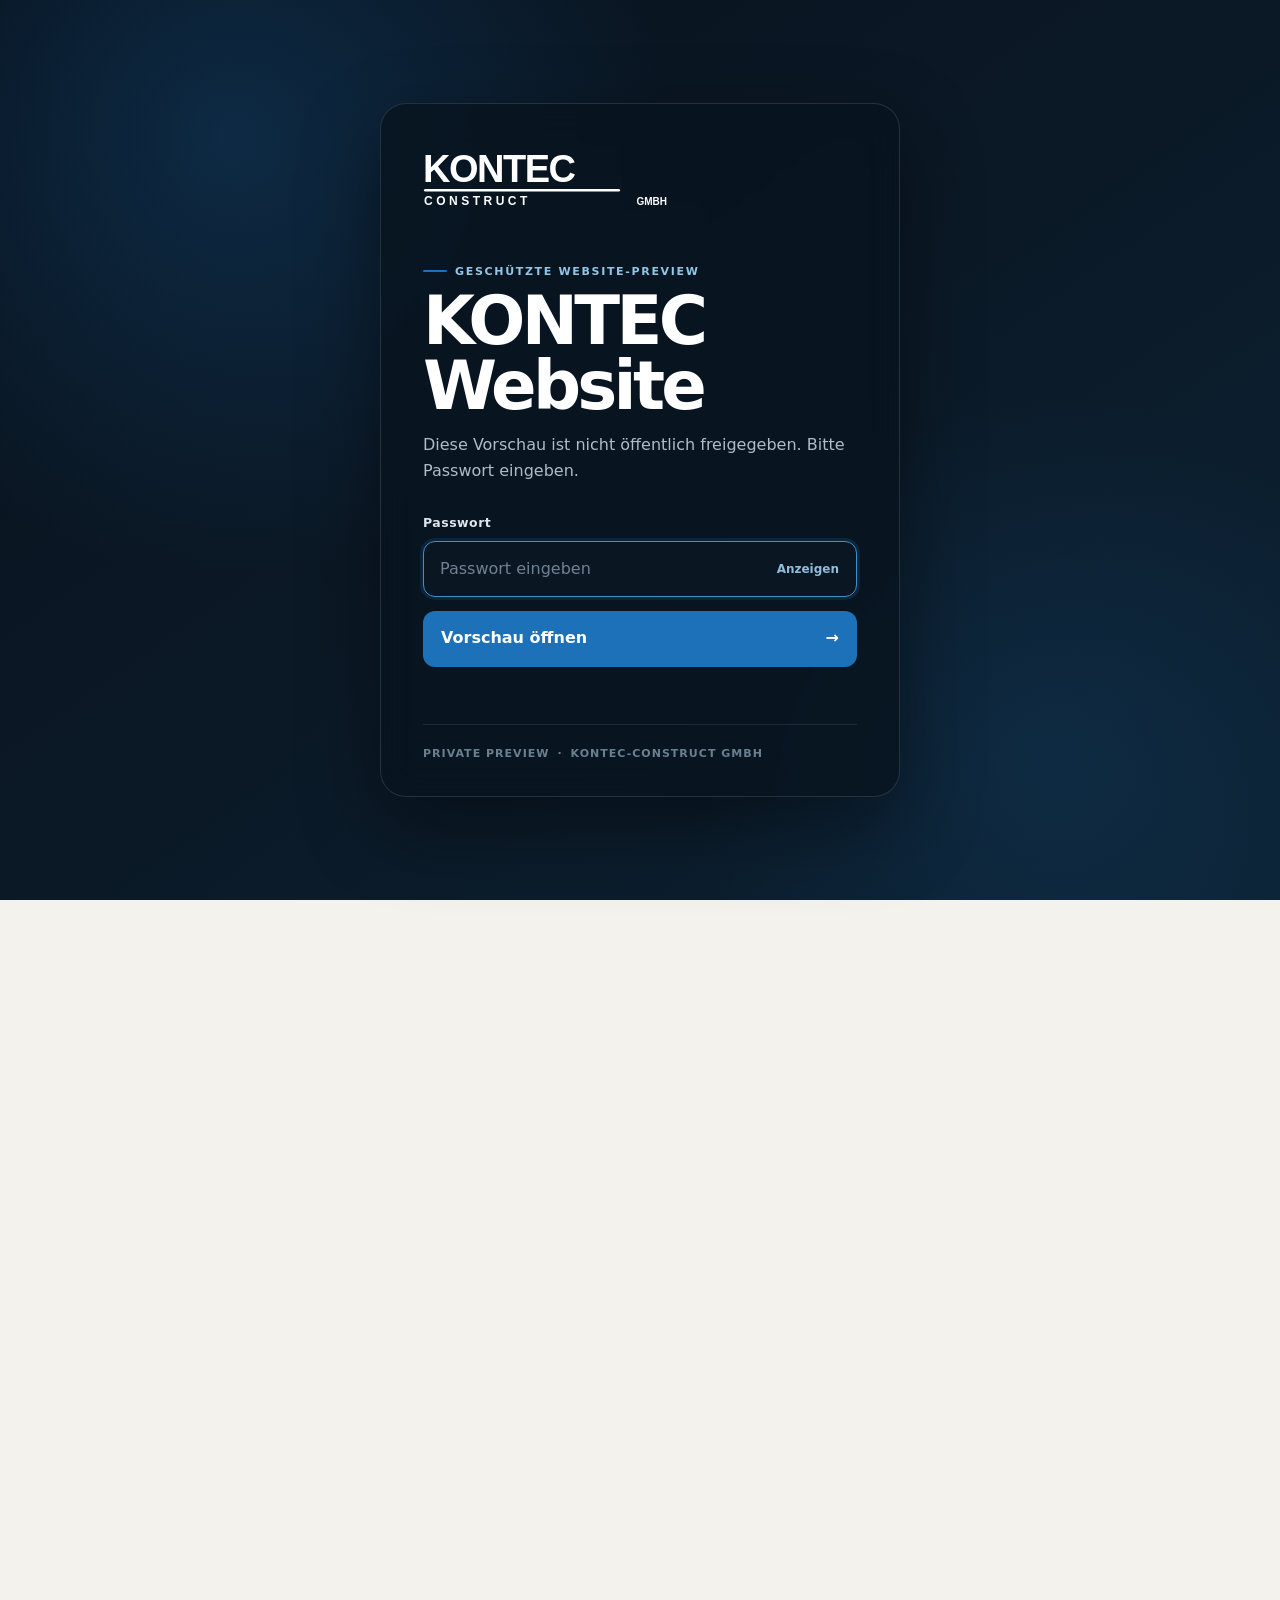
==== commit 8fd53f5a: "Add files via upload" ====
--- a/index.html
+++ b/index.html
@@ -8,7 +8,26 @@
   <link rel="icon" href="assets/favicon.svg">
   <link rel="stylesheet" href="styles.css">
 </head>
-<body>
+<body class="auth-locked">
+<div id="auth-gate" class="auth-gate" role="dialog" aria-modal="true" aria-labelledby="auth-title">
+  <div class="auth-panel">
+    <div class="auth-brand"><img src="assets/kontec-logo.svg" alt="KONTEC-CONSTRUCT GmbH"></div>
+    <span class="auth-eyebrow">Geschützte Website-Preview</span>
+    <h1 id="auth-title">KONTEC Website</h1>
+    <p>Diese Vorschau ist nicht öffentlich freigegeben. Bitte Passwort eingeben.</p>
+    <form id="auth-form" class="auth-form" autocomplete="off">
+      <label for="auth-password">Passwort</label>
+      <div class="auth-input-wrap">
+        <input id="auth-password" name="password" type="password" inputmode="text" autocomplete="current-password" placeholder="Passwort eingeben" required>
+        <button class="auth-toggle" type="button" aria-label="Passwort anzeigen">Anzeigen</button>
+      </div>
+      <button class="auth-submit" type="submit">Vorschau öffnen <span>→</span></button>
+      <p id="auth-error" class="auth-error" role="alert" aria-live="polite"></p>
+    </form>
+    <div class="auth-meta"><span>Private Preview</span><span>·</span><span>KONTEC-CONSTRUCT GmbH</span></div>
+  </div>
+</div>
+
 <div class="topbar">
   <div class="container">
     <div>Frankfurt am Main · Bauleistungen & baukonstruktive Projektentwicklung</div>
--- a/styles.css
+++ b/styles.css
@@ -86,3 +86,30 @@
   .hero-v2 h1{font-size:3.15rem}.hero-grid-v2{padding-top:52px}.hero-stage{min-height:385px}.hero-stage-frame{inset:26px 0 68px 12px}.hero-stage-caption{left:36px;right:20px;bottom:85px}.hero-stage-caption strong{font-size:1.45rem}.hero-chip-a{right:0}.hero-chip-b{left:0;bottom:42px}.hero-proofbar{grid-template-columns:1fr}.proof-item{border-right:0!important;border-bottom:1px solid rgba(255,255,255,.11)}.proof-item:last-child{border-bottom:0}.intro-grid h2{font-size:2.75rem}.service-grid-v2{grid-template-columns:1fr}.service-card-featured{grid-column:auto}.service-list{grid-template-columns:1fr}.sector-grid{grid-template-rows:360px 280px 280px}.sector-overlay h3,.sector-main .sector-overlay h3{font-size:1.7rem}.why-grid{grid-template-columns:1fr}.why-card{min-height:270px}.why-card h3{margin-top:35px}.numbers-grid{grid-template-columns:1fr}.number-card{border-right:0;border-bottom:1px solid #becbd5!important}.number-card:last-child{border-bottom:0!important}.case-large .case-image,.case-image{height:250px}.process-line{grid-template-columns:1fr}.company-facts-v2{grid-template-columns:1fr 1fr}.company-manifesto{padding:32px;min-height:380px}.cta-v2{padding:36px 30px}.cta-actions-v2{align-items:flex-start;flex-direction:column}.hero-points{display:grid;grid-template-columns:1fr}.numbers-intro h2{font-size:2.8rem}
 }
 @media(prefers-reduced-motion:no-preference){.reveal-ready{opacity:0;transform:translateY(16px);transition:opacity .5s ease,transform .5s ease}.reveal-ready.reveal-in{opacity:1;transform:none}}
+
+/* =========================================================
+   Protected preview gate
+   This is a client-side presentation lock, not server security.
+   ========================================================= */
+body.auth-locked{overflow:hidden}
+body.auth-locked> :not(#auth-gate){visibility:hidden}
+.auth-gate{position:fixed;inset:0;z-index:999999;display:flex;align-items:center;justify-content:center;padding:24px;background:
+  radial-gradient(circle at 18% 15%,rgba(29,113,184,.24),transparent 34%),
+  radial-gradient(circle at 82% 84%,rgba(29,113,184,.14),transparent 28%),
+  linear-gradient(145deg,#07111c 0%,#0b1825 45%,#0c2234 100%);color:#fff}
+.auth-gate[hidden]{display:none}
+.auth-panel{width:min(100%,520px);padding:42px 42px 34px;border:1px solid rgba(255,255,255,.12);border-radius:26px;background:rgba(8,20,31,.82);box-shadow:0 30px 80px rgba(0,0,0,.42);backdrop-filter:blur(18px);-webkit-backdrop-filter:blur(18px)}
+.auth-brand{display:flex;align-items:center;margin-bottom:46px}.auth-brand img{display:block;width:min(270px,70vw);height:auto;filter:brightness(0) invert(1)}
+.auth-eyebrow{display:inline-flex;align-items:center;gap:8px;margin-bottom:12px;color:#91c6e8;font-size:.69rem;line-height:1;text-transform:uppercase;letter-spacing:.15em;font-weight:900}
+.auth-eyebrow:before{content:"";width:24px;height:2px;background:#1d71b8;border-radius:99px}
+.auth-panel h1{margin:0 0 12px;font-size:clamp(2.35rem,8vw,4.2rem);line-height:.98;letter-spacing:-.055em;color:#fff}
+.auth-panel>p{margin:0 0 30px;max-width:430px;color:#aebdca;font-size:1rem;line-height:1.6}
+.auth-form label{display:block;margin-bottom:8px;color:#dbe5ec;font-size:.78rem;font-weight:800;letter-spacing:.04em}
+.auth-input-wrap{position:relative}.auth-input-wrap input{width:100%;height:56px;padding:0 104px 0 16px;border:1px solid rgba(255,255,255,.18);border-radius:12px;background:#0a1723;color:#fff;font:inherit;outline:none;transition:border-color .2s ease,box-shadow .2s ease}.auth-input-wrap input::placeholder{color:#6f8292}.auth-input-wrap input:focus{border-color:#3f91ca;box-shadow:0 0 0 3px rgba(29,113,184,.18)}
+.auth-input-wrap input.auth-shake{animation:authShake .32s ease}
+.auth-toggle{position:absolute;right:10px;top:50%;transform:translateY(-50%);border:0;background:transparent;color:#8fbddd;font:inherit;font-size:.75rem;font-weight:800;cursor:pointer;padding:8px;border-radius:8px}.auth-toggle:hover{background:rgba(255,255,255,.06);color:#cfe8f8}
+.auth-submit{width:100%;height:56px;margin-top:14px;border:0;border-radius:12px;background:#1d71b8;color:#fff;font:inherit;font-weight:900;cursor:pointer;display:flex;align-items:center;justify-content:space-between;padding:0 18px;transition:transform .18s ease,background .18s ease}.auth-submit:hover{background:#2380cb;transform:translateY(-1px)}.auth-submit:active{transform:none}
+.auth-error{min-height:21px;margin:10px 0 0!important;color:#ffb3b3!important;font-size:.78rem!important;line-height:1.4!important}
+.auth-meta{display:flex;flex-wrap:wrap;gap:8px;margin-top:26px;padding-top:20px;border-top:1px solid rgba(255,255,255,.09);color:#698091;font-size:.69rem;text-transform:uppercase;letter-spacing:.09em;font-weight:700}
+@keyframes authShake{0%,100%{transform:translateX(0)}25%{transform:translateX(-7px)}75%{transform:translateX(7px)}}
+@media(max-width:620px){.auth-gate{padding:14px;align-items:flex-end}.auth-panel{padding:30px 22px 24px;border-radius:24px;max-height:calc(100dvh - 28px);overflow:auto}.auth-brand{margin-bottom:34px}.auth-brand img{width:230px}.auth-panel h1{font-size:3rem}.auth-input-wrap input,.auth-submit{height:54px}}
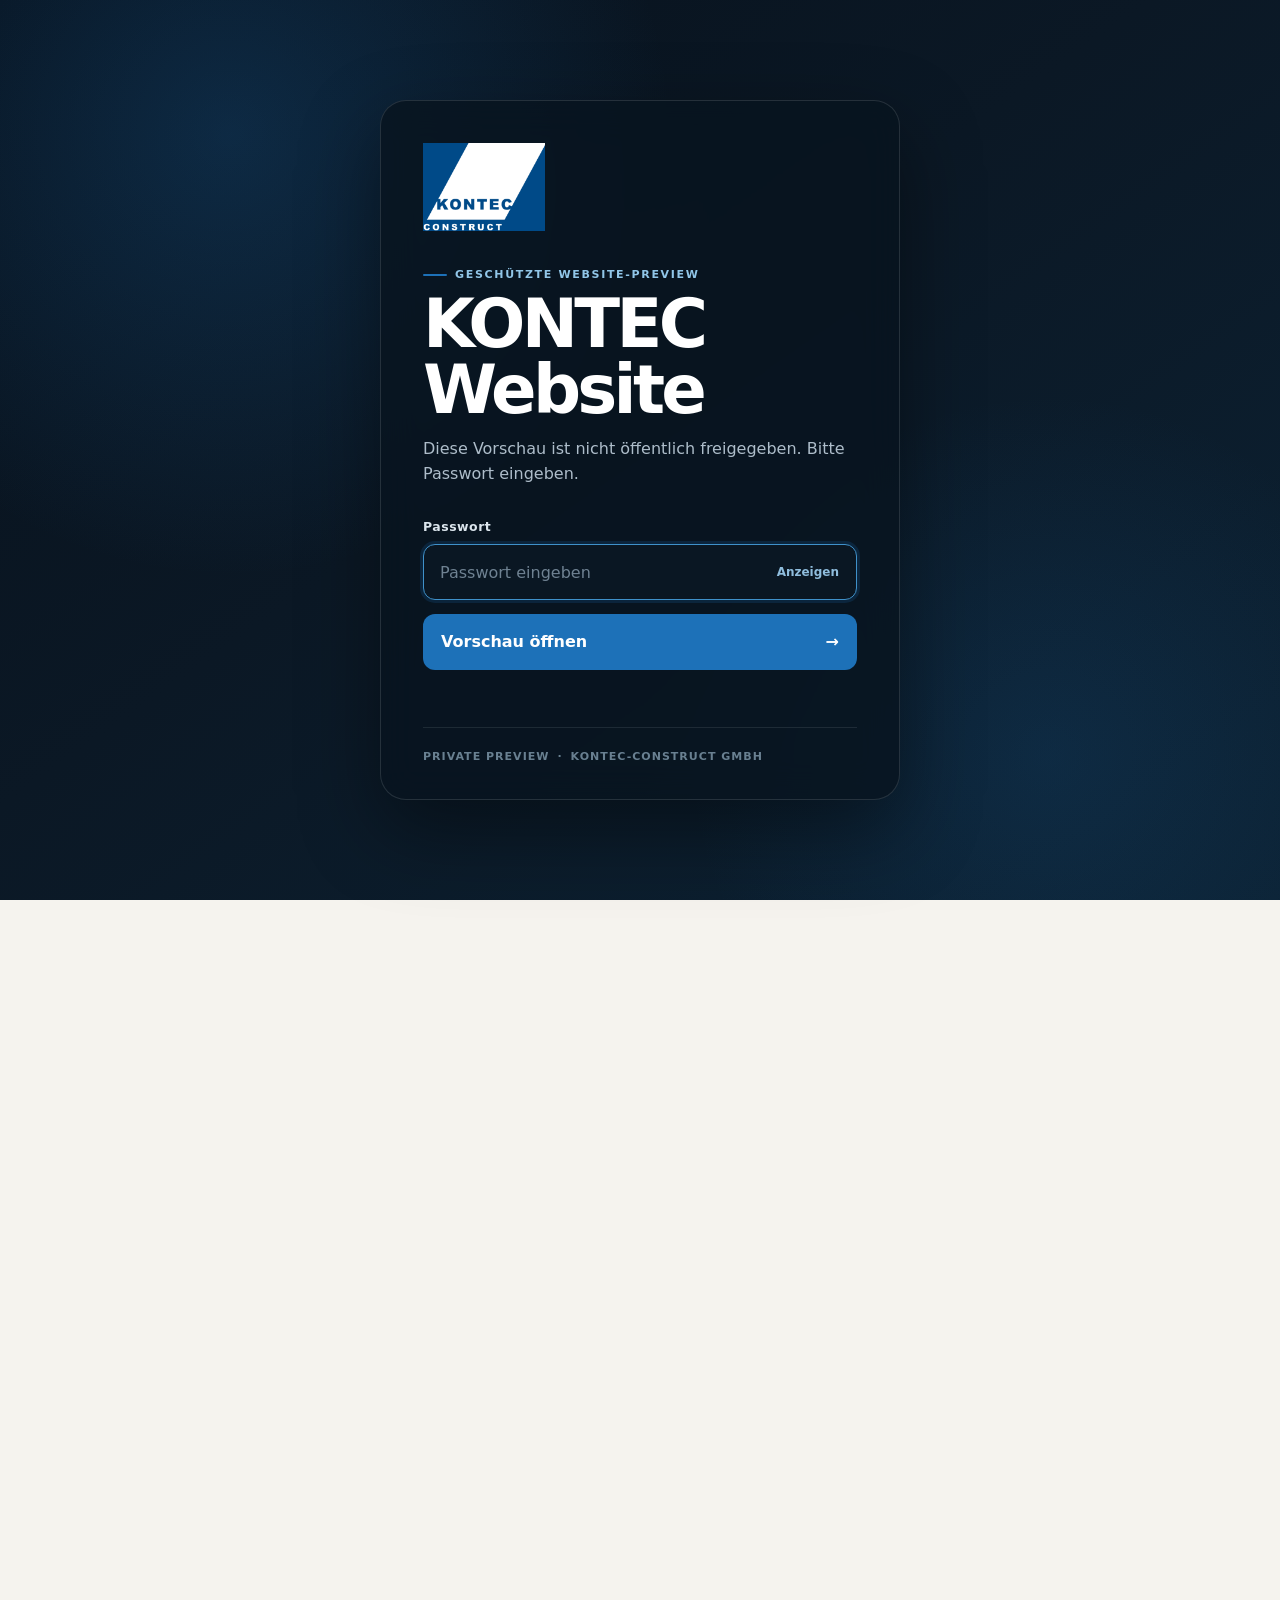
==== commit 6fd3cfc1: "Add files via upload" ====
--- a/index.html
+++ b/index.html
@@ -1,287 +1,89 @@
-<!doctype html>
-<html lang="de">
-<head>
-  <meta charset="utf-8">
-  <meta name="viewport" content="width=device-width,initial-scale=1">
-  <meta name="description" content="KONTEC-CONSTRUCT GmbH – Bau- und Ausbauleistungen für Rechenzentren, technische Infrastruktur, Gewerbe- und Großprojekte sowie baukonstruktive Projektentwicklung in Frankfurt am Main.">
-  <title>KONTEC-CONSTRUCT GmbH | Bau für anspruchsvolle Projekte</title>
-  <link rel="icon" href="assets/favicon.svg">
-  <link rel="stylesheet" href="styles.css">
-</head>
-<body class="auth-locked">
-<div id="auth-gate" class="auth-gate" role="dialog" aria-modal="true" aria-labelledby="auth-title">
-  <div class="auth-panel">
-    <div class="auth-brand"><img src="assets/kontec-logo.svg" alt="KONTEC-CONSTRUCT GmbH"></div>
-    <span class="auth-eyebrow">Geschützte Website-Preview</span>
-    <h1 id="auth-title">KONTEC Website</h1>
-    <p>Diese Vorschau ist nicht öffentlich freigegeben. Bitte Passwort eingeben.</p>
-    <form id="auth-form" class="auth-form" autocomplete="off">
-      <label for="auth-password">Passwort</label>
-      <div class="auth-input-wrap">
-        <input id="auth-password" name="password" type="password" inputmode="text" autocomplete="current-password" placeholder="Passwort eingeben" required>
-        <button class="auth-toggle" type="button" aria-label="Passwort anzeigen">Anzeigen</button>
-      </div>
-      <button class="auth-submit" type="submit">Vorschau öffnen <span>→</span></button>
-      <p id="auth-error" class="auth-error" role="alert" aria-live="polite"></p>
-    </form>
-    <div class="auth-meta"><span>Private Preview</span><span>·</span><span>KONTEC-CONSTRUCT GmbH</span></div>
-  </div>
-</div>
-
-<div class="topbar">
-  <div class="container">
-    <div>Frankfurt am Main · Bauleistungen & baukonstruktive Projektentwicklung</div>
-    <div class="meta"><a href="tel:+496997785889">+49 69 97 78 58 89</a><a href="mailto:info@kontec-bau.de">info@kontec-bau.de</a></div>
-  </div>
-</div>
-<header>
-  <div class="container nav">
-    <a class="brand" href="index.html" aria-label="KONTEC-CONSTRUCT GmbH – Startseite"><img class="brand-logo" src="assets/kontec-logo.svg" alt="KONTEC-CONSTRUCT GmbH"></a>
-    <nav class="navlinks">
-      <a href="index.html" class="active">Start</a>
-      <a href="leistungen.html">Leistungen</a>
-      <a href="rechenzentren.html">Rechenzentren</a>
-      <a href="projekte.html">Projekte</a>
-      <a href="unternehmen.html">Unternehmen</a>
-      <a href="kontakt.html" class="nav-cta">Projekt anfragen</a>
-    </nav>
-    <button class="menu-btn" aria-label="Menü öffnen">☰</button>
-  </div>
-</header>
-
-<main>
-  <section class="hero hero-v2">
-    <div class="container hero-grid hero-grid-v2">
-      <div class="hero-copy">
-        <span class="tag dark">Konzeptwebsite · Beispielangaben markiert</span>
-        <h1>Bauen für Infrastruktur, die <em>keine Kompromisse</em> kennt.</h1>
-        <p class="hero-lead">KONTEC-CONSTRUCT realisiert Bau- und Ausbauleistungen in anspruchsvollen Projektumfeldern – mit Fokus auf Rechenzentren, technische Infrastruktur, Gewerbe- und Großprojekte.</p>
-        <div class="hero-points">
-          <span>✓ Direkte Projektabstimmung</span>
-          <span>✓ Baukonstruktives Verständnis</span>
-          <span>✓ Frankfurt / Rhein-Main</span>
-        </div>
-        <div class="actions">
-          <a class="btn btn-primary btn-primary-bright" href="kontakt.html">Projekt besprechen →</a>
-          <a class="btn btn-ghost" href="projekte.html">Projektbeispiele ansehen</a>
-        </div>
-        <p class="demo-inline"><strong>Für die Präsentation:</strong> Rechenzentrum-/Großprojektangaben sind als Beispiel formuliert und werden später durch echte Referenzen ersetzt.</p>
-      </div>
-
-      <div class="hero-stage" aria-label="Visualisierung technischer Infrastruktur">
-        <div class="hero-stage-frame"><img src="assets/datacenter.svg" alt="Abstrakte Visualisierung eines Rechenzentrums"></div>
-        <div class="hero-stage-caption">
-          <span class="hero-stage-kicker">Mission Critical</span>
-          <strong>Technischer Ausbau.<br>Klare Koordination.</strong>
-          <small>Positionierungsbeispiel – zu bestätigen</small>
-        </div>
-        <div class="hero-chip hero-chip-a"><span>01</span> Rechenzentren</div>
-        <div class="hero-chip hero-chip-b"><span>02</span> Großprojekte</div>
-      </div>
-    </div>
-
-    <div class="container hero-proofbar">
-      <div class="proof-item"><span class="proof-label">Standort</span><strong>Frankfurt am Main</strong><small>verifiziert</small></div>
-      <div class="proof-item"><span class="proof-label">Gesellschaft</span><strong>seit 2016 GmbH</strong><small>verifiziert</small></div>
-      <div class="proof-item"><span class="proof-label">Geschäftsführung</span><strong>Wegge + Marschall</strong><small>verifiziert</small></div>
-      <div class="proof-item"><span class="proof-label">Kern</span><strong>Bau + Projektentwicklung</strong><small>verifiziert</small></div>
-    </div>
-  </section>
-
-  <section class="intro-statement">
-    <div class="container intro-grid">
-      <div><span class="eyebrow">KONTEC-CONSTRUCT</span></div>
-      <div>
-        <h2>Komplexe Bauprojekte brauchen mehr als ein Gewerk.</h2>
-        <p>Sie brauchen Partner, die technische Anforderungen verstehen, Schnittstellen früh erkennen und Verantwortung bis zur Ausführung übernehmen. Genau hier soll KONTEC positioniert werden: als pragmatischer Baupartner für Projekte, bei denen Termine, Qualität und Koordination gleichzeitig zählen.</p>
-        <span class="tag">Positionierungsvorschlag – zu bestätigen</span>
-      </div>
-    </div>
-  </section>
-
-  <section class="services-v2">
-    <div class="container">
-      <div class="section-head">
-        <div><span class="eyebrow">Leistungsfelder</span><h2>Vier Bereiche.<br>Ein Projektverständnis.</h2></div>
-        <p>Von technischen Ausbaupaketen bis zur baukonstruktiven Projektentwicklung. Die Struktur ist bewusst so angelegt, dass KONTEC später echte Leistungsbausteine und Referenzen ergänzen kann.</p>
-      </div>
-      <div class="service-grid service-grid-v2">
-        <a class="service-card service-card-featured" href="rechenzentren.html">
-          <div class="service-top"><span class="num">01</span><span class="tag dark">Schwerpunkt · Beispiel</span></div>
-          <h3>Rechenzentren & technische Infrastruktur</h3>
-          <p>Bau- und Ausbauleistungen in hochkoordinierten Umgebungen mit sensiblen Schnittstellen, engen Terminfenstern und hohen Qualitätsanforderungen.</p>
-          <div class="service-list"><span>Technischer Ausbau</span><span>Trockenbau / Trennwände</span><span>Türelemente</span><span>Schnittstellenkoordination</span></div>
-          <span class="arrow">Bereich ansehen →</span>
-        </a>
-        <a class="service-card" href="leistungen.html#grossprojekte">
-          <div class="service-top"><span class="num">02</span><span class="tag">Beispiel</span></div>
-          <h3>Gewerbe- & Großprojekte</h3>
-          <p>Projektbezogene Bau- und Ausbauleistungen für größere Gewerbeimmobilien, technische Gebäude und komplexe Bauvorhaben.</p>
-          <span class="arrow">Mehr erfahren →</span>
-        </a>
-        <a class="service-card" href="leistungen.html#innenausbau">
-          <div class="service-top"><span class="num">03</span><span class="tag verified">teilweise belegt</span></div>
-          <h3>Innenausbau & Trockenbau</h3>
-          <p>Trockenbauarbeiten, Gips-Wandbauplatten und Außentürelemente sind öffentlich gelistet. Weitere Ausbaugewerke können ergänzt werden, sobald KONTEC sie bestätigt.</p>
-          <span class="arrow">Mehr erfahren →</span>
-        </a>
-        <a class="service-card" href="leistungen.html#koordination">
-          <div class="service-top"><span class="num">04</span><span class="tag verified">verifiziert</span></div>
-          <h3>Projektentwicklung & Baukoordination</h3>
-          <p>Baukonstruktive Projektentwicklung und Bauleistungen bilden den verifizierten Kern des registrierten Unternehmensgegenstands.</p>
-          <span class="arrow">Mehr erfahren →</span>
-        </a>
-      </div>
-    </div>
-  </section>
-
-  <section class="sector-section dark">
-    <div class="container">
-      <div class="section-head">
-        <div><span class="eyebrow">Projektumfelder</span><h2>Wo KONTEC<br>Wirkung entfalten kann.</h2></div>
-        <p>Die folgenden Einsatzfelder sind als Positionierungsvorschlag gedacht. Sie helfen im Termin mit KONTEC schnell zu klären, welche Märkte tatsächlich relevant sind.</p>
-      </div>
-      <div class="sector-grid">
-        <a href="rechenzentren.html" class="sector-card sector-main">
-          <img src="assets/datacenter.svg" alt="Rechenzentrum">
-          <div class="sector-overlay">
-            <span class="tag dark">Beispiel – zu bestätigen</span>
-            <h3>Data Center & Mission Critical</h3>
-            <p>Ausbau in Umgebungen, in denen Termine, technische Schnittstellen und Ausführungsqualität nicht verhandelbar sind.</p>
-            <span class="text-link">Rechenzentren ansehen →</span>
-          </div>
-        </a>
-        <a href="leistungen.html#grossprojekte" class="sector-card">
-          <img src="assets/largeproject.svg" alt="Gewerbe- und Großprojekt">
-          <div class="sector-overlay"><span class="tag dark">Beispiel</span><h3>Gewerbe & Großprojekte</h3><p>Koordinierte Bau- und Ausbaupakete für größere Vorhaben.</p></div>
-        </a>
-        <a href="leistungen.html#innenausbau" class="sector-card">
-          <img src="assets/interior.svg" alt="Technischer Innenausbau">
-          <div class="sector-overlay"><span class="tag dark">teilweise belegt</span><h3>Technischer Innenausbau</h3><p>Trockenbau, Trennwände, Türen und projektbezogene Ausbauleistungen.</p></div>
-        </a>
-      </div>
-    </div>
-  </section>
-
-  <section class="why-section">
-    <div class="container">
-      <div class="section-head">
-        <div><span class="eyebrow">Warum KONTEC</span><h2>Kurze Wege.<br>Klare Verantwortung.</h2></div>
-        <p>Diese Argumente sind bewusst als Gesprächsgrundlage formuliert. KONTEC kann sie bestätigen, schärfen oder durch echte Leistungsversprechen ersetzen.</p>
-      </div>
-      <div class="why-grid">
-        <div class="why-card"><span>01</span><h3>Direkte Ansprechpartner</h3><p>Kurze Abstimmungswege und direkter Draht zur Projektverantwortung statt unnötiger Hierarchien.</p><small>Beispiel – zu bestätigen</small></div>
-        <div class="why-card"><span>02</span><h3>Schnittstellen im Blick</h3><p>Nicht nur das eigene Gewerk sehen, sondern verstehen, was davor, daneben und danach passieren muss.</p><small>Positionierungsvorschlag</small></div>
-        <div class="why-card"><span>03</span><h3>Pragmatische Umsetzung</h3><p>Probleme früh benennen, Lösungen abstimmen und Entscheidungen schnell in die Ausführung bringen.</p><small>Beispiel – zu bestätigen</small></div>
-        <div class="why-card"><span>04</span><h3>Erfahrung im Bestand & Neubau</h3><p>Vom Umbau bis zum technisch anspruchsvollen Neubau – flexibel auf Projektbedingungen reagieren.</p><small>Beispiel – zu bestätigen</small></div>
-      </div>
-    </div>
-  </section>
-
-  <section class="numbers-band">
-    <div class="container">
-      <div class="numbers-intro"><span class="eyebrow">Später mit echten Zahlen ersetzen</span><h2>Kompetenz wird glaubwürdig, wenn sie messbar wird.</h2></div>
-      <div class="numbers-grid">
-        <div class="number-card"><strong>XX+</strong><span>Großprojekte realisiert</span><small>Platzhalter</small></div>
-        <div class="number-card"><strong>XX</strong><span>aktive Baustellen gleichzeitig</span><small>Platzhalter</small></div>
-        <div class="number-card"><strong>XX.000 m²</strong><span>Ausbaufläche</span><small>Platzhalter</small></div>
-        <div class="number-card"><strong>XX Jahre</strong><span>Projekterfahrung</span><small>Platzhalter</small></div>
-      </div>
-    </div>
-  </section>
-
-  <section class="cases-section dark">
-    <div class="container">
-      <div class="section-head">
-        <div><span class="eyebrow">Projektbeispiele</span><h2>Referenzen, die<br>für sich sprechen.</h2></div>
-        <p>Auch Projekte unter NDA lassen sich professionell zeigen – anonymisiert nach Nutzung, Region, Rolle und Leistungsumfang.</p>
-      </div>
-      <div class="case-grid">
-        <article class="case-card case-large">
-          <div class="case-image"><img src="assets/datacenter.svg" alt="Beispiel für ein Hyperscale-Rechenzentrum"><span class="case-index">01</span></div>
-          <div class="case-content">
-            <div><span class="tag dark">Beispiel – zu bestätigen</span><h3>Hyperscale-Rechenzentrum · Rhein-Main</h3><p>Technischer Ausbau in einem hochkoordinierten Mission-Critical-Projekt mit laufender Schnittstellenabstimmung.</p></div>
-            <div class="case-facts"><span><b>Region</b> Rhein-Main</span><span><b>Rolle</b> Ausbaupartner</span><span><b>Umfang</b> vertraulich</span></div>
-          </div>
-        </article>
-        <article class="case-card">
-          <div class="case-image"><img src="assets/largeproject.svg" alt="Beispiel für ein Gewerbegroßprojekt"><span class="case-index">02</span></div>
-          <div class="case-content"><div><span class="tag dark">Beispiel – zu bestätigen</span><h3>Gewerbe-Großprojekt · Frankfurt</h3><p>Koordinierte Ausbauleistungen in einem komplexen gewerblichen Bauvorhaben.</p></div><div class="case-facts"><span><b>Typ</b> Gewerbe</span><span><b>Leistung</b> Ausbau</span></div></div>
-        </article>
-        <article class="case-card">
-          <div class="case-image"><img src="assets/coordination.svg" alt="Café Ostpark Frankfurt"><span class="case-index">03</span></div>
-          <div class="case-content"><div><span class="tag verified">öffentlich nachgewiesen</span><h3>Fanhaus „Café Ostpark“ · Frankfurt</h3><p>Carsten Wegge / Firma Kontec wurde im Projektbericht zur Entkernung und zum Neuaufbau als Beteiligter genannt.</p></div><div class="case-facts"><span><b>Jahr</b> 2015</span><span><b>Typ</b> Umbau</span></div></div>
-        </article>
-      </div>
-      <div class="actions"><a class="btn btn-light" href="projekte.html">Projektübersicht öffnen →</a></div>
-    </div>
-  </section>
-
-  <section class="process-v2">
-    <div class="container">
-      <div class="section-head">
-        <div><span class="eyebrow">Zusammenarbeit</span><h2>Von der Vergabe<br>bis zur Übergabe.</h2></div>
-        <p>Ein einfacher Ablauf zeigt Auftraggebern sofort, wie KONTEC arbeitet und wo Verantwortung übernommen wird.</p>
-      </div>
-      <div class="process-line">
-        <div class="process-step"><div class="process-dot">01</div><h3>Anforderungen verstehen</h3><p>Leistungsbild, Termine, Schnittstellen und besondere Rahmenbedingungen sauber erfassen.</p></div>
-        <div class="process-step"><div class="process-dot">02</div><h3>Umsetzung vorbereiten</h3><p>Baukonstruktive Fragen klären, Ressourcen planen und relevante Gewerke koordinieren.</p></div>
-        <div class="process-step"><div class="process-dot">03</div><h3>Ausführen & steuern</h3><p>Fortschritt im Blick behalten, Entscheidungen beschleunigen und Qualität in der Umsetzung sichern.</p></div>
-        <div class="process-step"><div class="process-dot">04</div><h3>Sauber übergeben</h3><p>Restpunkte schließen, Leistungen dokumentieren und das Projekt strukturiert übergeben.</p></div>
-      </div>
-      <div class="source-note"><strong>Hinweis:</strong> Der Prozess ist ein redaktioneller Vorschlag für die Website und sollte von KONTEC an die tatsächliche Arbeitsweise angepasst werden.</div>
-    </div>
-  </section>
-
-  <section class="company-teaser">
-    <div class="container company-grid-v2">
-      <div class="company-copy">
-        <span class="eyebrow">Unternehmen</span>
-        <h2>Frankfurter Baukompetenz. Direkt geführt.</h2>
-        <p>KONTEC-CONSTRUCT GmbH hat ihren Sitz in Frankfurt am Main und ist seit 2016 als GmbH im Handelsregister eingetragen. Geschäftsführer sind Carsten Wegge und Christoph Marschall. Der registrierte Unternehmensgegenstand umfasst baukonstruktive Projektentwicklung sowie die Erbringung von Bauleistungen.</p>
-        <div class="company-facts-v2">
-          <div><strong>2016</strong><span>GmbH eingetragen</span></div>
-          <div><strong>Frankfurt</strong><span>Unternehmenssitz</span></div>
-          <div><strong>2</strong><span>Geschäftsführer</span></div>
-        </div>
-        <a class="text-link text-link-dark" href="unternehmen.html">Mehr über KONTEC →</a>
-      </div>
-      <div class="company-manifesto">
-        <span class="tag dark">Claim-Vorschlag</span>
-        <blockquote>„Wir bauen nicht einfach Flächen aus. Wir schaffen Lösungen für Projekte, bei denen jedes Detail zusammenspielen muss.“</blockquote>
-        <small>Beispieltext – durch KONTEC freigeben oder ersetzen.</small>
-      </div>
-    </div>
-  </section>
-
-  <section class="cta-section-v2">
-    <div class="container">
-      <div class="cta cta-v2">
-        <div>
-          <span class="cta-kicker">Projektstart</span>
-          <h2>Sie planen ein anspruchsvolles Bauvorhaben?</h2>
-          <p>Schicken Sie KONTEC die Eckdaten. Ein kurzer Austausch reicht oft, um zu klären, ob und wie das Team unterstützen kann.</p>
-        </div>
-        <div class="cta-actions-v2">
-          <a class="btn btn-light" href="kontakt.html">Projekt anfragen →</a>
-          <a class="cta-phone" href="tel:+496997785889"><small>Direkt anrufen</small><strong>069 97 78 58 89</strong></a>
-        </div>
-      </div>
-    </div>
-  </section>
-</main>
-
-<footer>
-  <div class="container">
-    <div class="footer-grid">
-      <div><a class="brand brand--footer" href="index.html" aria-label="KONTEC-CONSTRUCT GmbH – Startseite"><img class="brand-logo" src="assets/kontec-logo.svg" alt="KONTEC-CONSTRUCT GmbH"></a><p style="max-width:330px;margin-top:20px">Bauleistungen und baukonstruktive Projektentwicklung aus Frankfurt am Main.</p></div>
-      <div><h4>Leistungen</h4><a href="rechenzentren.html">Rechenzentren & technische Infrastruktur <span class="note">(Beispiel)</span></a><a href="leistungen.html#grossprojekte">Gewerbe- & Großprojekte <span class="note">(Beispiel)</span></a><a href="leistungen.html#innenausbau">Innenausbau & Trockenbau</a><a href="leistungen.html#koordination">Projektentwicklung & Baukoordination</a></div>
-      <div><h4>Kontakt</h4><p>Ginnheimer Landstraße 19<br>60487 Frankfurt am Main</p><a href="tel:+496997785889">+49 69 97 78 58 89</a><a href="mailto:info@kontec-bau.de">info@kontec-bau.de</a></div>
-      <div><h4>Unternehmen</h4><a href="unternehmen.html">Über KONTEC</a><a href="projekte.html">Projekte</a><a href="impressum.html">Impressum</a><a href="datenschutz.html">Datenschutz</a></div>
-    </div>
-    <div class="footer-bottom"><span>© 2026 KONTEC-CONSTRUCT GmbH</span><span>Website-Konzept · Beispielinhalte markiert</span></div>
-  </div>
-</footer>
-<script src="script.js"></script>
-</body>
-</html>
+<!doctype html>
+<html lang="de">
+<head>
+  <meta charset="utf-8">
+  <meta name="viewport" content="width=device-width,initial-scale=1">
+  <meta name="description" content="KONTEC-CONSTRUCT in Frankfurt: Sanierung, Innenausbau und Rechenzentren. Entdecken Sie Projektbilder aus drei Sanierungs- und Ausbauprojekten.">
+  <title>Sanierung & Rechenzentren | KONTEC-CONSTRUCT</title>
+  <link rel="icon" href="assets/favicon.svg">
+  <link rel="stylesheet" href="styles.css">
+</head>
+<body class="auth-locked">
+<div id="auth-gate" class="auth-gate" role="dialog" aria-modal="true" aria-labelledby="auth-title">
+  <div class="auth-panel">
+    <div class="auth-brand"><img src="assets/kontec-logo.png" width="204" height="147" alt="KONTEC-CONSTRUCT GmbH"></div>
+    <span class="auth-eyebrow">Geschützte Website-Preview</span>
+    <h1 id="auth-title">KONTEC Website</h1>
+    <p>Diese Vorschau ist nicht öffentlich freigegeben. Bitte Passwort eingeben.</p>
+    <form id="auth-form" class="auth-form" autocomplete="off">
+      <label for="auth-password">Passwort</label>
+      <div class="auth-input-wrap">
+        <input id="auth-password" name="password" type="password" inputmode="text" autocomplete="current-password" placeholder="Passwort eingeben" required>
+        <button class="auth-toggle" type="button" aria-label="Passwort anzeigen">Anzeigen</button>
+      </div>
+      <button class="auth-submit" type="submit">Vorschau öffnen <span>→</span></button>
+      <p id="auth-error" class="auth-error" role="alert" aria-live="polite"></p>
+    </form>
+    <div class="auth-meta"><span>Private Preview</span><span>·</span><span>KONTEC-CONSTRUCT GmbH</span></div>
+  </div>
+</div>
+
+<div class="topbar">
+  <div class="container">
+    <div>Frankfurt am Main · Bauleistungen & baukonstruktive Projektentwicklung</div>
+    <div class="meta"><a href="tel:+496997785889">+49 69 97 78 58 89</a><a href="mailto:info@kontec-bau.de">info@kontec-bau.de</a></div>
+  </div>
+</div>
+<header>
+  <div class="container nav">
+    <a class="brand" href="index.html" aria-label="KONTEC-CONSTRUCT GmbH – Startseite"><img class="brand-logo" src="assets/kontec-logo.png" width="204" height="147" alt="KONTEC-CONSTRUCT"></a>
+    <nav class="navlinks" id="main-nav" aria-label="Hauptnavigation">
+      <a href="index.html" class="active" aria-current="page">Start</a>
+      <a href="sanierung.html">Sanierung</a>
+      <a href="rechenzentren.html">Rechenzentren</a>
+      <a href="projekte.html">Projekte</a>
+      <a href="unternehmen.html">Unternehmen</a>
+      <a href="kontakt.html" class="nav-cta">Projekt anfragen</a>
+    </nav>
+    <button class="menu-btn" aria-label="Menü öffnen" aria-controls="main-nav" aria-expanded="false">☰</button>
+  </div>
+</header>
+
+<main id="main-content">
+
+<section class="photo-hero">
+  <div class="container photo-hero-grid">
+    <div class="photo-hero-copy"><span class="eyebrow">KONTEC-CONSTRUCT · Frankfurt am Main</span>
+      <h1>Räume verändern.<br><em>Infrastruktur<br>gestalten.</em></h1>
+      <p>Sanierung und Innenausbau. Rechenzentren und technische Infrastruktur. Zwei Schwerpunkte – ein direkter Ansprechpartner für Ihr Bauvorhaben.</p>
+      <div class="actions"><a class="btn btn-primary" href="projekte.html">Unsere Projekte <span aria-hidden="true">↗</span></a><a class="hero-contact" href="kontakt.html">Projekt besprechen →</a></div>
+      <div class="hero-area-links"><a href="sanierung.html"><span>01</span> Sanierung & Innenausbau</a><a href="rechenzentren.html"><span>02</span> Rechenzentren</a></div>
+    </div>
+    <figure class="photo-hero-visual"><img src="assets/projekte/hanauer-wohnen-1280.webp" srcset="assets/projekte/hanauer-wohnen-640.webp 640w, assets/projekte/hanauer-wohnen-1280.webp 1280w, assets/projekte/hanauer-wohnen-1600.webp 1600w" sizes="(max-width: 700px) 100vw, 50vw" width="1600" height="1067" alt="Helle Wohnräume mit Parkett und breitem Rundbogendurchgang" loading="eager" fetchpriority="high" decoding="async"><figcaption><span>Einblick in unsere Projekte</span><a href="projekte.html#hanauer-landstrasse">Hanauer Landstraße <span aria-hidden="true">↗</span></a></figcaption><span class="photo-vertical-label">WOHNUNGSSANIERUNG</span></figure>
+  </div>
+</section>
+<section class="photo-intro"><div class="container"><span class="eyebrow">Bauen mit KONTEC</span><div><h2>Vom Wohnraum bis zur<br>technischen Infrastruktur.</h2><p>Bestehende Räume weiterdenken und anspruchsvolle Bauvorhaben begleiten: Bei KONTEC treffen Sanierung und Innenausbau auf den Schwerpunkt Rechenzentren. Entdecken Sie beide Bereiche.</p></div></div></section>
+<section class="focus-section"><div class="container"><div class="focus-grid">
+  <article class="focus-card"><a class="focus-image" href="sanierung.html"><img src="assets/projekte/boettger-durchblick-v2-1024.webp" srcset="assets/projekte/boettger-durchblick-v2-640.webp 640w, assets/projekte/boettger-durchblick-v2-1024.webp 1024w" sizes="(max-width: 700px) 100vw, 50vw" width="1024" height="1536" alt="Rundbogen und Durchblick zwischen den Wohnräumen" loading="lazy" decoding="async"><span class="focus-number">01 / Sanierung</span></a><div class="focus-copy"><span class="eyebrow">Bestand mit Perspektive</span><h2>Sanierung &<br>Innenausbau.</h2><p>Wohnungen, Räume und Details. Lernen Sie den Bereich anhand unserer aktuellen Projektbilder kennen.</p><a class="text-link text-link-dark" href="sanierung.html">Sanierung entdecken →</a></div></article>
+  <article class="focus-card focus-technical"><a class="focus-image" href="rechenzentren.html"><img src="assets/datacenter.svg" width="900" height="650" alt="Abstrakte Illustration technischer Infrastruktur, kein Projektfoto" loading="lazy"><span class="focus-number">02 / Rechenzentren</span><span class="illustration-label">Illustration</span></a><div class="focus-copy"><span class="eyebrow">Technische Projektumfelder</span><h2>Rechenzentren &<br>Infrastruktur.</h2><p>Ein eigener Schwerpunkt für technisch anspruchsvolle Bauvorhaben. Konkrete Projektinformationen und Referenzen folgen.</p><a class="text-link" href="rechenzentren.html">Bereich kennenlernen →</a></div></article>
+</div></div></section>
+<section class="photo-projects"><div class="container"><div class="section-head"><div><span class="eyebrow">Aus unseren Projekten</span><h2>Einblicke, die<br>Räume zeigen.</h2></div><p>Drei Projekte, unterschiedliche Perspektiven. Entdecken Sie Wohnräume, Bäder und Details in unseren Bildergalerien.</p></div><div class="photo-project-grid"><a class="photo-project-card" href="projekte.html#boettgerstrasse"><div class="photo-project-cover"><img src="assets/projekte/boettger-wohnen-1280.webp" srcset="assets/projekte/boettger-wohnen-640.webp 640w, assets/projekte/boettger-wohnen-1280.webp 1280w, assets/projekte/boettger-wohnen-1920.webp 1920w" sizes="(max-width: 700px) 100vw, 33vw" width="2048" height="1365" alt="Wohnzimmer mit Parkett und hohen Flügeltüren" loading="lazy" decoding="async"><span class="photo-project-number">01</span><span class="photo-project-arrow" aria-hidden="true">↗</span></div><div class="photo-project-info"><span class="eyebrow">Wohnen & Innenausbau</span><h3>Böttgerstraße</h3><span class="project-view">Projekt ansehen →</span></div></a><a class="photo-project-card" href="projekte.html#fuerstenberger"><div class="photo-project-cover"><img src="assets/projekte/fuerstenberger-waschtisch-724.webp" srcset="assets/projekte/fuerstenberger-waschtisch-640.webp 640w, assets/projekte/fuerstenberger-waschtisch-724.webp 724w" sizes="(max-width: 700px) 100vw, 33vw" width="724" height="1086" alt="Holzwaschtisch mit rundem Spiegel und Wandfliesen" loading="lazy" decoding="async"><span class="photo-project-number">02</span><span class="photo-project-arrow" aria-hidden="true">↗</span></div><div class="photo-project-info"><span class="eyebrow">Einblicke ins Bad</span><h3>Fürstenberger</h3><span class="project-view">Projekt ansehen →</span></div></a><a class="photo-project-card" href="projekte.html#hanauer-landstrasse"><div class="photo-project-cover"><img src="assets/projekte/hanauer-wohnen-1280.webp" srcset="assets/projekte/hanauer-wohnen-640.webp 640w, assets/projekte/hanauer-wohnen-1280.webp 1280w, assets/projekte/hanauer-wohnen-1600.webp 1600w" sizes="(max-width: 700px) 100vw, 33vw" width="1600" height="1067" alt="Helle Wohnräume mit Parkett und breitem Rundbogendurchgang" loading="lazy" decoding="async"><span class="photo-project-number">03</span><span class="photo-project-arrow" aria-hidden="true">↗</span></div><div class="photo-project-info"><span class="eyebrow">Wohnungssanierung</span><h3>Hanauer Landstraße</h3><span class="project-view">Projekt ansehen →</span></div></a></div><div class="actions"><a class="btn btn-outline" href="projekte.html">Alle Projektbilder ansehen →</a></div></div></section>
+<section class="photo-company"><div class="container"><div><span class="eyebrow">KONTEC-CONSTRUCT</span><h2>In Frankfurt zu Hause.<br>Im Projekt an Ihrer Seite.</h2></div><div><p>Bauleistungen und baukonstruktive Projektentwicklung bilden den Kern von KONTEC-CONSTRUCT. Für Fragen zu Ihrem Vorhaben erreichen Sie uns direkt in Frankfurt am Main.</p><a class="text-link" href="unternehmen.html">Das Unternehmen kennenlernen →</a></div></div></section>
+<section class="photo-cta"><div class="container"><div><span class="eyebrow">Ihr nächstes Projekt</span><h2>Was haben Sie vor?</h2><p>Sanierung, Innenausbau oder Rechenzentrum: Sprechen wir über Ihr Bauvorhaben.</p></div><a class="btn btn-primary" href="kontakt.html">Projekt besprechen <span aria-hidden="true">↗</span></a></div></section>
+
+</main>
+
+<footer>
+  <div class="container">
+    <div class="footer-grid">
+      <div><a class="brand brand--footer" href="index.html" aria-label="KONTEC-CONSTRUCT GmbH – Startseite"><img class="brand-logo" src="assets/kontec-logo.png" width="204" height="147" alt="KONTEC-CONSTRUCT"></a><p style="max-width:330px;margin-top:20px">Bauleistungen und baukonstruktive Projektentwicklung aus Frankfurt am Main.</p></div>
+      <div><h4>Leistungen</h4><a href="sanierung.html">Sanierung & Innenausbau</a><a href="rechenzentren.html">Rechenzentren & technische Infrastruktur <span class="note">(Beispiel)</span></a><a href="leistungen.html#grossprojekte">Gewerbe- & Großprojekte <span class="note">(Beispiel)</span></a><a href="leistungen.html#innenausbau">Innenausbau & Trockenbau</a><a href="leistungen.html#koordination">Projektentwicklung & Baukoordination</a></div>
+      <div><h4>Kontakt</h4><p>Ginnheimer Landstraße 19<br>60487 Frankfurt am Main</p><a href="tel:+496997785889">+49 69 97 78 58 89</a><a href="mailto:info@kontec-bau.de">info@kontec-bau.de</a></div>
+      <div><h4>Unternehmen</h4><a href="leistungen.html">Leistungsübersicht</a><a href="unternehmen.html">Über KONTEC</a><a href="projekte.html">Projekte</a><a href="impressum.html">Impressum</a><a href="datenschutz.html">Datenschutz</a></div>
+    </div>
+    <div class="footer-bottom"><span>© 2026 KONTEC-CONSTRUCT GmbH</span><span>Website-Konzept · Beispielinhalte markiert</span></div>
+  </div>
+</footer>
+<script src="script.js"></script>
+</body>
+</html>
--- a/styles.css
+++ b/styles.css
@@ -1,115 +1,266 @@
-:root{
-  --ink:#0a1420;
-  --ink-2:#122131;
-  --paper:#f4f2ec;
-  --white:#ffffff;
-  --muted:#68727d;
-  --line:#d8d9d6;
-  --accent:#1d71b8;
-  --accent-2:#4a9bd5;
-  --lime:#b9c79c;
-  --max:1240px;
-  --radius:18px;
-  --shadow:0 18px 60px rgba(10,20,32,.14);
-}
-*{box-sizing:border-box}
-html{scroll-behavior:smooth}
-body{margin:0;background:var(--paper);color:var(--ink);font-family:Inter,ui-sans-serif,system-ui,-apple-system,BlinkMacSystemFont,"Segoe UI",Arial,sans-serif;line-height:1.55}
-a{color:inherit;text-decoration:none}
-img{display:block;max-width:100%}
-.container{width:min(var(--max),calc(100% - 40px));margin:0 auto}
-.eyebrow{font-size:.76rem;letter-spacing:.16em;text-transform:uppercase;font-weight:800;color:var(--accent);display:inline-flex;align-items:center;gap:8px}.eyebrow:before{content:"";width:28px;height:2px;background:currentColor}
-.tag{display:inline-flex;align-items:center;gap:7px;font-size:.71rem;line-height:1;padding:8px 10px;border-radius:999px;background:#eaf4fb;color:#164d78;border:1px solid #b9d8ec;font-weight:800;letter-spacing:.04em;text-transform:uppercase}.tag:before{content:"";width:6px;height:6px;border-radius:50%;background:var(--accent)}
-.tag.verified{background:#eef4e7;color:#48573a;border-color:#cad7bc}.tag.verified:before{background:#6f835c}
-.tag.dark{background:rgba(255,255,255,.09);color:#fff;border-color:rgba(255,255,255,.22)}.tag.dark:before{background:var(--accent-2)}
-.note{font-size:.82rem;color:var(--muted)}
-.btn{display:inline-flex;align-items:center;justify-content:center;gap:10px;min-height:50px;padding:0 20px;border-radius:999px;font-weight:800;border:1px solid transparent;transition:.2s ease;cursor:pointer;font:inherit}.btn-primary{background:var(--accent);color:white}.btn-primary:hover{background:#15588f;transform:translateY(-1px)}.btn-outline{border-color:rgba(10,20,32,.28);background:transparent}.btn-outline:hover{border-color:var(--ink);background:white}.btn-light{background:white;color:var(--ink)}
-.topbar{background:var(--ink);color:#dfe4e8;font-size:.82rem;padding:9px 0}.topbar .container{display:flex;justify-content:space-between;gap:20px;align-items:center}.topbar a:hover{color:#fff}.topbar .meta{display:flex;gap:20px;flex-wrap:wrap}
-header{position:sticky;top:0;z-index:60;background:rgba(244,242,236,.92);backdrop-filter:blur(16px);border-bottom:1px solid rgba(10,20,32,.08)}
-.nav{height:78px;display:flex;align-items:center;justify-content:space-between;gap:24px}.brand{display:flex;align-items:center;min-width:190px}.brand-logo{display:block;width:190px;height:auto}.brand--footer .brand-logo{width:210px;filter:brightness(0) invert(1)}
-.navlinks{display:flex;align-items:center;gap:26px;font-weight:700;font-size:.93rem}.navlinks a{position:relative}.navlinks a:after{content:"";position:absolute;left:0;right:100%;bottom:-7px;height:2px;background:var(--accent);transition:.2s}.navlinks a:hover:after,.navlinks a.active:after{right:0}.nav-cta{padding:11px 16px!important;background:var(--ink);color:white;border-radius:999px}.nav-cta:after{display:none}.menu-btn{display:none;border:0;background:none;font-size:1.6rem;padding:8px}
-.hero{background:var(--ink);color:white;position:relative;overflow:hidden}.hero:before{content:"";position:absolute;width:700px;height:700px;border:1px solid rgba(255,255,255,.07);border-radius:50%;right:-160px;top:-280px;box-shadow:0 0 0 90px rgba(255,255,255,.025),0 0 0 180px rgba(255,255,255,.018)}.hero-grid{min-height:690px;display:grid;grid-template-columns:1.08fr .92fr;align-items:center;gap:70px;padding:80px 0}.hero h1{font-size:clamp(3.3rem,7.2vw,6.9rem);line-height:.87;letter-spacing:-.065em;margin:18px 0 28px;max-width:900px}.hero h1 em{font-style:normal;color:var(--accent-2)}.hero p{color:#bcc6ce;font-size:1.12rem;max-width:650px}.actions{display:flex;gap:12px;flex-wrap:wrap;margin-top:30px}.hero-visual{position:relative;min-height:520px}.visual-card{position:absolute;border-radius:26px;overflow:hidden;box-shadow:var(--shadow);border:1px solid rgba(255,255,255,.12)}.visual-main{inset:20px 0 70px 60px;background:linear-gradient(145deg,#21354a,#0d1a27)}.visual-main svg{width:100%;height:100%}.visual-small{width:220px;height:168px;left:0;bottom:20px;background:#f2efe8;color:var(--ink);padding:20px}.visual-small strong{font-size:2.4rem;display:block;letter-spacing:-.05em}.visual-small span{font-size:.85rem;color:var(--muted)}.visual-label{position:absolute;top:0;right:20px;background:var(--accent);color:white;padding:13px 16px;border-radius:14px;font-size:.82rem;font-weight:800;letter-spacing:.04em;text-transform:uppercase}
-.statbar{background:white;border-bottom:1px solid var(--line)}.stats{display:grid;grid-template-columns:repeat(4,1fr)}.stat{padding:30px 26px;border-right:1px solid var(--line)}.stat:last-child{border-right:0}.stat strong{display:block;font-size:1.5rem;letter-spacing:-.04em}.stat span{font-size:.86rem;color:var(--muted)}
-section{padding:100px 0}.section-head{display:flex;justify-content:space-between;gap:40px;align-items:end;margin-bottom:42px}.section-head h2,.page-head h1{font-size:clamp(2.5rem,5vw,4.7rem);line-height:.98;letter-spacing:-.055em;margin:10px 0 0}.section-head p{max-width:480px;color:var(--muted);margin:0}.dark{background:var(--ink);color:white}.dark .section-head p,.dark .muted{color:#aeb9c1}.dark .eyebrow{color:var(--accent-2)}
-.service-grid{display:grid;grid-template-columns:repeat(2,1fr);gap:18px}.service-card{background:white;border:1px solid var(--line);border-radius:var(--radius);padding:34px;min-height:310px;display:flex;flex-direction:column;transition:.2s}.service-card:hover{transform:translateY(-3px);box-shadow:0 16px 40px rgba(10,20,32,.08)}.service-card .num{font-size:.8rem;color:var(--muted);font-weight:800}.service-card h3{font-size:1.65rem;letter-spacing:-.04em;margin:50px 0 12px}.service-card p{color:var(--muted);margin:0 0 24px}.service-card .arrow{margin-top:auto;font-weight:800;color:var(--accent)}
-.project-grid{display:grid;grid-template-columns:repeat(12,1fr);gap:18px}.project{background:#162738;border-radius:20px;overflow:hidden;min-height:450px;position:relative;border:1px solid rgba(255,255,255,.08)}.project:nth-child(1){grid-column:span 7}.project:nth-child(2){grid-column:span 5}.project:nth-child(3){grid-column:span 5}.project:nth-child(4){grid-column:span 7}.project-art{height:280px;background:linear-gradient(135deg,#20394e,#0f1d2b);position:relative;overflow:hidden}.project-art svg{width:100%;height:100%}.project-body{padding:24px}.project-body h3{font-size:1.5rem;margin:9px 0 8px;letter-spacing:-.04em}.project-body p{color:#aeb9c1;margin:0}.project-meta{display:flex;gap:9px;flex-wrap:wrap;margin-top:18px}.pill{font-size:.75rem;padding:7px 9px;border:1px solid rgba(255,255,255,.18);border-radius:999px;color:#c8d0d6}
-.process{display:grid;grid-template-columns:repeat(4,1fr);gap:14px}.step{padding:28px;border-top:3px solid var(--ink);background:#ebe8e0}.step b{display:block;color:var(--accent);margin-bottom:44px}.step h3{font-size:1.2rem}.step p{color:var(--muted);font-size:.93rem}
-.split{display:grid;grid-template-columns:1fr 1fr;gap:70px;align-items:center}.quote-card{background:var(--ink);color:white;border-radius:26px;padding:48px;min-height:430px;display:flex;flex-direction:column;justify-content:space-between}.quote-card blockquote{font-size:clamp(1.8rem,3.8vw,3.1rem);line-height:1.08;letter-spacing:-.05em;margin:0}.quote-card small{color:#aeb9c1}.facts{display:grid;grid-template-columns:1fr 1fr;gap:18px;margin-top:24px}.fact{border-top:1px solid var(--line);padding-top:16px}.fact strong{font-size:1.4rem}.fact span{display:block;color:var(--muted);font-size:.86rem}
-.cta{background:var(--accent);color:white;border-radius:28px;padding:54px;display:flex;justify-content:space-between;align-items:center;gap:30px}.cta h2{font-size:clamp(2.2rem,5vw,4.2rem);line-height:.95;letter-spacing:-.055em;margin:0}.cta p{max-width:470px;color:#dceefa}
-footer{background:#07101a;color:#dfe5ea;padding:60px 0 28px}.footer-grid{display:grid;grid-template-columns:1.4fr 1fr 1fr 1fr;gap:50px}.footer-grid h4{font-size:.8rem;text-transform:uppercase;letter-spacing:.12em;color:#80909e;margin:0 0 16px}.footer-grid a,.footer-grid p{display:block;margin:7px 0;color:#c4ced6;font-size:.9rem}.footer-grid a:hover{color:white}.footer-bottom{border-top:1px solid rgba(255,255,255,.1);margin-top:50px;padding-top:22px;display:flex;justify-content:space-between;gap:20px;color:#7f8e9a;font-size:.78rem}
-.page-hero{background:var(--ink);color:white;padding:95px 0 80px}.page-head{max-width:920px}.page-head p{max-width:700px;color:#b7c1c9;font-size:1.1rem}.breadcrumb{font-size:.79rem;color:#8897a3;margin-bottom:30px}.breadcrumb a{color:#b7c1c9}
-.detail-grid{display:grid;grid-template-columns:.8fr 1.2fr;gap:80px}.sidebar{position:sticky;top:120px;align-self:start}.sidebar a{display:block;padding:13px 0;border-bottom:1px solid var(--line);font-weight:700}.content-block{padding-bottom:70px;margin-bottom:70px;border-bottom:1px solid var(--line)}.content-block:last-child{border-bottom:0}.content-block h2{font-size:2.6rem;line-height:1;letter-spacing:-.05em}.content-block h3{font-size:1.25rem;margin-top:28px}.content-block p{color:#4e5964}.bullet-grid{display:grid;grid-template-columns:1fr 1fr;gap:10px 30px;margin:25px 0}.bullet{padding:12px 0;border-bottom:1px solid var(--line);font-weight:700}.bullet:before{content:"→";color:var(--accent);margin-right:10px}
-.projects-list{display:grid;grid-template-columns:repeat(2,1fr);gap:18px}.project-light{background:white;border:1px solid var(--line);border-radius:20px;overflow:hidden}.project-light .project-art{height:240px}.project-light .body{padding:26px}.project-light h3{font-size:1.45rem;letter-spacing:-.04em;margin:10px 0}.project-light p{color:var(--muted)}
-.timeline{border-left:1px solid var(--line);margin-left:9px}.timeline-item{position:relative;padding:0 0 42px 35px}.timeline-item:before{content:"";position:absolute;left:-7px;top:4px;width:13px;height:13px;border-radius:50%;background:var(--accent)}.timeline-item strong{display:block;font-size:1.1rem}.timeline-item p{color:var(--muted);margin:5px 0}
-.contact-grid{display:grid;grid-template-columns:.9fr 1.1fr;gap:60px}.contact-card{background:var(--ink);color:white;border-radius:24px;padding:40px}.contact-card h3{font-size:2rem;margin-top:0;letter-spacing:-.04em}.contact-row{padding:18px 0;border-bottom:1px solid rgba(255,255,255,.12)}.contact-row small{display:block;color:#8393a1;text-transform:uppercase;letter-spacing:.1em;margin-bottom:4px}.contact-row a{font-size:1.05rem;font-weight:700}.form{background:white;border:1px solid var(--line);border-radius:24px;padding:38px}.form-grid{display:grid;grid-template-columns:1fr 1fr;gap:16px}.field{display:flex;flex-direction:column;gap:7px}.field.full{grid-column:1/-1}.field label{font-size:.82rem;font-weight:800}.field input,.field select,.field textarea{width:100%;padding:14px 15px;border:1px solid #cfd3d4;border-radius:10px;background:#fbfbf8;font:inherit;color:var(--ink)}.field textarea{min-height:140px;resize:vertical}.form .note{margin-top:14px}.success{display:none;margin-top:14px;background:#edf4e7;border:1px solid #c7d6b8;padding:12px;border-radius:10px;color:#445635}
-.legal{max-width:850px}.legal h2{margin-top:50px}.legal p,.legal li{color:#4e5964}.legal .warning{padding:18px;border-radius:12px;background:#eaf4fb;border:1px solid #b9d8ec;color:#164d78}
-.source-note{background:#eee9df;border:1px solid #d9d1c4;border-radius:14px;padding:18px 20px;font-size:.86rem;color:#5e635f;margin-top:22px}
-.mobile-only{display:none}
-@media(max-width:960px){
-  .topbar{display:none}.nav{height:70px}.menu-btn{display:block}.navlinks{display:none;position:absolute;top:70px;left:0;right:0;background:var(--paper);padding:22px 20px;border-bottom:1px solid var(--line);flex-direction:column;align-items:flex-start;gap:18px}.navlinks.open{display:flex}.nav-cta{width:100%;text-align:center}.hero-grid{grid-template-columns:1fr;padding:65px 0}.hero-visual{min-height:420px}.visual-main{left:30px}.stats{grid-template-columns:1fr 1fr}.stat:nth-child(2){border-right:0}.stat:nth-child(-n+2){border-bottom:1px solid var(--line)}.service-grid,.split,.contact-grid,.detail-grid{grid-template-columns:1fr}.sidebar{position:static}.project:nth-child(n){grid-column:span 12}.process{grid-template-columns:1fr 1fr}.footer-grid{grid-template-columns:1.5fr 1fr}.section-head{align-items:flex-start;flex-direction:column}.projects-list{grid-template-columns:1fr}.contact-grid{gap:22px}
-}
-@media(max-width:620px){
-  .container{width:min(var(--max),calc(100% - 28px))}.hero-grid{padding:48px 0 58px;gap:28px}.hero h1{font-size:3.4rem}.hero p{font-size:1rem}.hero-visual{min-height:360px}.visual-main{inset:20px 0 60px 18px}.visual-small{width:175px;height:132px;padding:15px}.visual-small strong{font-size:2rem}.stats{grid-template-columns:1fr}.stat{border-right:0;border-bottom:1px solid var(--line)!important}.stat:last-child{border-bottom:0!important}section{padding:72px 0}.service-grid,.process,.facts,.footer-grid,.form-grid,.bullet-grid{grid-template-columns:1fr}.service-card{min-height:270px}.cta{padding:34px;align-items:flex-start;flex-direction:column}.page-hero{padding:65px 0 55px}.footer-bottom{flex-direction:column}.mobile-only{display:block}.project-art{height:220px}.quote-card{padding:32px;min-height:350px}
-}
-
-/* ===== Startseite V2 ===== */
-.hero-v2{background:linear-gradient(135deg,#08131f 0%,#0a1724 62%,#0d2031 100%)}
-.hero-v2:before{width:860px;height:860px;right:-260px;top:-420px;box-shadow:0 0 0 110px rgba(29,113,184,.055),0 0 0 220px rgba(255,255,255,.018)}
-.hero-grid-v2{grid-template-columns:1.05fr .95fr;min-height:720px;padding:86px 0 56px}
-.hero-copy{position:relative;z-index:2}
-.hero-v2 h1{font-size:clamp(3.5rem,6.7vw,6.8rem);max-width:850px;margin-bottom:25px}
-.hero-lead{font-size:1.17rem!important;line-height:1.65;max-width:720px!important}
-.hero-points{display:flex;gap:10px;flex-wrap:wrap;margin-top:26px}.hero-points span{border:1px solid rgba(255,255,255,.15);border-radius:999px;padding:8px 12px;color:#d5dee5;font-size:.83rem;background:rgba(255,255,255,.035)}
-.btn-primary-bright{background:var(--accent-2)}.btn-primary-bright:hover{background:#2f87c8}.btn-ghost{border:1px solid rgba(255,255,255,.22);color:#fff;background:rgba(255,255,255,.03)}.btn-ghost:hover{background:rgba(255,255,255,.09);border-color:rgba(255,255,255,.38)}
-.demo-inline{font-size:.78rem!important;max-width:640px!important;margin-top:24px;color:#7f919f!important}.demo-inline strong{color:#aebbc5}
-.hero-stage{min-height:540px;position:relative}.hero-stage-frame{position:absolute;inset:30px 0 80px 55px;border-radius:30px;overflow:hidden;border:1px solid rgba(255,255,255,.15);box-shadow:0 28px 80px rgba(0,0,0,.34)}.hero-stage-frame img{width:100%;height:100%;object-fit:cover}.hero-stage-frame:after{content:"";position:absolute;inset:0;background:linear-gradient(180deg,transparent 45%,rgba(3,10,17,.68))}
-.hero-stage-caption{position:absolute;left:92px;right:38px;bottom:105px;z-index:2}.hero-stage-kicker{display:block;color:var(--accent-2);font-size:.72rem;letter-spacing:.16em;text-transform:uppercase;font-weight:900;margin-bottom:8px}.hero-stage-caption strong{font-size:1.8rem;line-height:1.08;letter-spacing:-.035em}.hero-stage-caption small{display:block;color:#9fb0bc;margin-top:9px}
-.hero-chip{position:absolute;z-index:4;background:#fff;color:var(--ink);border-radius:14px;padding:11px 14px;font-weight:800;font-size:.78rem;box-shadow:0 10px 30px rgba(0,0,0,.2)}.hero-chip span{display:inline-flex;align-items:center;justify-content:center;width:24px;height:24px;background:var(--accent);color:#fff;border-radius:7px;margin-right:7px;font-size:.7rem}.hero-chip-a{top:4px;right:-8px}.hero-chip-b{bottom:52px;left:8px}
-.hero-proofbar{display:grid;grid-template-columns:repeat(4,1fr);border-top:1px solid rgba(255,255,255,.12)}.proof-item{padding:22px 24px 25px;border-right:1px solid rgba(255,255,255,.11)}.proof-item:last-child{border-right:0}.proof-label{display:block;color:#6f8493;text-transform:uppercase;letter-spacing:.12em;font-size:.64rem;font-weight:800;margin-bottom:4px}.proof-item strong{display:block;font-size:1.05rem}.proof-item small{color:#7f919f;font-size:.68rem}
-.intro-statement{padding:85px 0}.intro-grid{display:grid;grid-template-columns:.35fr 1fr;gap:70px}.intro-grid h2{font-size:clamp(2.7rem,5.4vw,5.3rem);line-height:.98;letter-spacing:-.06em;margin:0 0 26px;max-width:960px}.intro-grid p{font-size:1.16rem;line-height:1.7;max-width:850px;color:#4f5d68}
-.service-grid-v2{grid-template-columns:1.3fr .7fr .7fr .7fr;align-items:stretch}.service-grid-v2 .service-card{min-height:420px}.service-card-featured{background:var(--ink);color:#fff;border-color:var(--ink);grid-row:span 1}.service-card-featured p{color:#adbac4}.service-card-featured .arrow{color:var(--accent-2)}.service-card-featured h3{font-size:2rem}.service-top{display:flex;justify-content:space-between;gap:12px;align-items:center}.service-list{display:grid;grid-template-columns:1fr 1fr;gap:8px;margin:4px 0 24px}.service-list span{font-size:.78rem;padding:8px 9px;border-radius:8px;background:rgba(255,255,255,.07);color:#c7d1d8}
-.sector-section{overflow:hidden}.sector-grid{display:grid;grid-template-columns:1.25fr .75fr;grid-template-rows:repeat(2,320px);gap:18px}.sector-card{position:relative;border-radius:22px;overflow:hidden;border:1px solid rgba(255,255,255,.09);min-height:0}.sector-main{grid-row:1/3}.sector-card img{width:100%;height:100%;object-fit:cover;transition:transform .45s ease}.sector-card:hover img{transform:scale(1.035)}.sector-card:after{content:"";position:absolute;inset:0;background:linear-gradient(180deg,rgba(3,10,18,.04) 25%,rgba(3,10,18,.93) 100%)}.sector-overlay{position:absolute;z-index:2;left:28px;right:28px;bottom:26px}.sector-overlay h3{font-size:1.8rem;letter-spacing:-.04em;margin:11px 0 6px}.sector-main .sector-overlay h3{font-size:2.4rem}.sector-overlay p{color:#b5c1c9;max-width:580px;margin:0}.text-link{display:inline-block;font-weight:800;color:var(--accent-2);margin-top:16px}.text-link-dark{color:var(--accent)}
-.why-grid{display:grid;grid-template-columns:repeat(4,1fr);gap:14px}.why-card{background:#ebe8e0;border-top:3px solid var(--ink);padding:28px;min-height:330px;display:flex;flex-direction:column}.why-card>span{color:var(--accent);font-weight:900;font-size:.8rem}.why-card h3{font-size:1.45rem;letter-spacing:-.035em;margin:56px 0 10px}.why-card p{color:var(--muted);margin:0}.why-card small{display:block;margin-top:auto;padding-top:20px;color:#8a8e90;font-size:.71rem;text-transform:uppercase;letter-spacing:.08em}
-.numbers-band{background:#e8eef3;padding:82px 0}.numbers-intro{display:grid;grid-template-columns:.7fr 1.3fr;align-items:end;gap:50px;margin-bottom:38px}.numbers-intro h2{font-size:clamp(2.4rem,4.7vw,4.6rem);line-height:.98;letter-spacing:-.055em;margin:0}.numbers-grid{display:grid;grid-template-columns:repeat(4,1fr);border-top:1px solid #becbd5;border-bottom:1px solid #becbd5}.number-card{padding:30px 25px;border-right:1px solid #becbd5}.number-card:last-child{border-right:0}.number-card strong{font-size:2.8rem;letter-spacing:-.06em;display:block;color:#0c2234}.number-card span{display:block;color:#53626e}.number-card small{display:block;color:#82909a;text-transform:uppercase;font-size:.66rem;letter-spacing:.1em;margin-top:12px}
-.case-grid{display:grid;grid-template-columns:1.15fr .85fr;grid-template-rows:auto auto;gap:18px}.case-card{background:#132537;border:1px solid rgba(255,255,255,.08);border-radius:22px;overflow:hidden}.case-large{grid-row:1/3}.case-image{position:relative;height:245px;overflow:hidden}.case-large .case-image{height:430px}.case-image img{width:100%;height:100%;object-fit:cover}.case-index{position:absolute;top:16px;right:16px;width:42px;height:42px;display:flex;align-items:center;justify-content:center;border-radius:50%;background:rgba(8,19,31,.76);color:#fff;border:1px solid rgba(255,255,255,.2);font-size:.75rem;font-weight:900}.case-content{padding:26px;display:flex;flex-direction:column;justify-content:space-between;gap:25px}.case-content h3{font-size:1.55rem;line-height:1.1;letter-spacing:-.04em;margin:12px 0 8px}.case-content p{color:#aeb9c1;margin:0}.case-facts{display:flex;flex-wrap:wrap;gap:18px;padding-top:18px;border-top:1px solid rgba(255,255,255,.1)}.case-facts span{font-size:.78rem;color:#b9c4cc}.case-facts b{display:block;color:#758999;text-transform:uppercase;letter-spacing:.08em;font-size:.61rem;margin-bottom:3px}
-.process-line{display:grid;grid-template-columns:repeat(4,1fr);position:relative;margin-top:65px}.process-line:before{content:"";position:absolute;top:19px;left:4%;right:4%;height:1px;background:#c7cac8}.process-step{position:relative;padding-right:34px}.process-dot{position:relative;z-index:2;width:40px;height:40px;border-radius:50%;display:flex;align-items:center;justify-content:center;background:var(--paper);border:2px solid var(--accent);color:var(--accent);font-size:.7rem;font-weight:900;margin-bottom:35px}.process-step h3{font-size:1.25rem;letter-spacing:-.025em}.process-step p{color:var(--muted);font-size:.92rem}.process-v2 .source-note{margin-top:45px}
-.company-teaser{background:white}.company-grid-v2{display:grid;grid-template-columns:1.05fr .95fr;gap:70px;align-items:stretch}.company-copy{padding:12px 0}.company-copy h2{font-size:clamp(2.8rem,5vw,4.8rem);line-height:.98;letter-spacing:-.055em;margin:12px 0 26px}.company-copy p{color:#56626c;font-size:1.06rem;max-width:690px}.company-facts-v2{display:grid;grid-template-columns:repeat(3,1fr);gap:15px;margin:34px 0}.company-facts-v2 div{border-top:1px solid var(--line);padding-top:15px}.company-facts-v2 strong{font-size:1.65rem;letter-spacing:-.04em;display:block}.company-facts-v2 span{font-size:.82rem;color:var(--muted)}.company-manifesto{background:var(--ink);color:#fff;border-radius:28px;padding:46px;display:flex;flex-direction:column;justify-content:space-between;min-height:450px;box-shadow:var(--shadow)}.company-manifesto blockquote{font-size:clamp(2rem,3.4vw,3.25rem);line-height:1.08;letter-spacing:-.05em;margin:35px 0}.company-manifesto small{color:#8597a5}
-.cta-section-v2{padding-top:85px}.cta-v2{background:linear-gradient(135deg,#1d71b8,#15588f);padding:58px 62px}.cta-kicker{display:block;text-transform:uppercase;font-size:.69rem;letter-spacing:.15em;font-weight:900;color:#b9ddf5;margin-bottom:12px}.cta-v2 h2{max-width:760px}.cta-v2 p{font-size:1.02rem}.cta-actions-v2{display:flex;align-items:center;gap:26px;flex-wrap:wrap}.cta-phone{display:block;color:white}.cta-phone small{display:block;color:#d1e7f5;font-size:.68rem;text-transform:uppercase;letter-spacing:.1em}.cta-phone strong{font-size:1.1rem}
-
-@media(max-width:1100px){
-  .service-grid-v2{grid-template-columns:1fr 1fr}.service-grid-v2 .service-card{min-height:340px}.service-card-featured{grid-column:span 2}.why-grid{grid-template-columns:1fr 1fr}.hero-grid-v2{gap:40px}.hero-stage{min-height:490px}.numbers-grid{grid-template-columns:1fr 1fr}.number-card:nth-child(2){border-right:0}.number-card:nth-child(-n+2){border-bottom:1px solid #becbd5}
-}
-@media(max-width:960px){
-  .hero-grid-v2{grid-template-columns:1fr;min-height:auto}.hero-stage{min-height:500px}.hero-proofbar{grid-template-columns:1fr 1fr}.proof-item:nth-child(2){border-right:0}.proof-item:nth-child(-n+2){border-bottom:1px solid rgba(255,255,255,.11)}.intro-grid{grid-template-columns:1fr;gap:24px}.sector-grid{grid-template-columns:1fr;grid-template-rows:440px 300px 300px}.sector-main{grid-row:auto}.case-grid{grid-template-columns:1fr}.case-large{grid-row:auto}.case-large .case-image{height:340px}.process-line{grid-template-columns:1fr 1fr;gap:36px}.process-line:before{display:none}.company-grid-v2{grid-template-columns:1fr}.numbers-intro{grid-template-columns:1fr;gap:18px}
-}
-@media(max-width:620px){
-  .hero-v2 h1{font-size:3.15rem}.hero-grid-v2{padding-top:52px}.hero-stage{min-height:385px}.hero-stage-frame{inset:26px 0 68px 12px}.hero-stage-caption{left:36px;right:20px;bottom:85px}.hero-stage-caption strong{font-size:1.45rem}.hero-chip-a{right:0}.hero-chip-b{left:0;bottom:42px}.hero-proofbar{grid-template-columns:1fr}.proof-item{border-right:0!important;border-bottom:1px solid rgba(255,255,255,.11)}.proof-item:last-child{border-bottom:0}.intro-grid h2{font-size:2.75rem}.service-grid-v2{grid-template-columns:1fr}.service-card-featured{grid-column:auto}.service-list{grid-template-columns:1fr}.sector-grid{grid-template-rows:360px 280px 280px}.sector-overlay h3,.sector-main .sector-overlay h3{font-size:1.7rem}.why-grid{grid-template-columns:1fr}.why-card{min-height:270px}.why-card h3{margin-top:35px}.numbers-grid{grid-template-columns:1fr}.number-card{border-right:0;border-bottom:1px solid #becbd5!important}.number-card:last-child{border-bottom:0!important}.case-large .case-image,.case-image{height:250px}.process-line{grid-template-columns:1fr}.company-facts-v2{grid-template-columns:1fr 1fr}.company-manifesto{padding:32px;min-height:380px}.cta-v2{padding:36px 30px}.cta-actions-v2{align-items:flex-start;flex-direction:column}.hero-points{display:grid;grid-template-columns:1fr}.numbers-intro h2{font-size:2.8rem}
-}
-@media(prefers-reduced-motion:no-preference){.reveal-ready{opacity:0;transform:translateY(16px);transition:opacity .5s ease,transform .5s ease}.reveal-ready.reveal-in{opacity:1;transform:none}}
-
-/* =========================================================
-   Protected preview gate
-   This is a client-side presentation lock, not server security.
-   ========================================================= */
-body.auth-locked{overflow:hidden}
-body.auth-locked> :not(#auth-gate){visibility:hidden}
-.auth-gate{position:fixed;inset:0;z-index:999999;display:flex;align-items:center;justify-content:center;padding:24px;background:
-  radial-gradient(circle at 18% 15%,rgba(29,113,184,.24),transparent 34%),
-  radial-gradient(circle at 82% 84%,rgba(29,113,184,.14),transparent 28%),
-  linear-gradient(145deg,#07111c 0%,#0b1825 45%,#0c2234 100%);color:#fff}
-.auth-gate[hidden]{display:none}
-.auth-panel{width:min(100%,520px);padding:42px 42px 34px;border:1px solid rgba(255,255,255,.12);border-radius:26px;background:rgba(8,20,31,.82);box-shadow:0 30px 80px rgba(0,0,0,.42);backdrop-filter:blur(18px);-webkit-backdrop-filter:blur(18px)}
-.auth-brand{display:flex;align-items:center;margin-bottom:46px}.auth-brand img{display:block;width:min(270px,70vw);height:auto;filter:brightness(0) invert(1)}
-.auth-eyebrow{display:inline-flex;align-items:center;gap:8px;margin-bottom:12px;color:#91c6e8;font-size:.69rem;line-height:1;text-transform:uppercase;letter-spacing:.15em;font-weight:900}
-.auth-eyebrow:before{content:"";width:24px;height:2px;background:#1d71b8;border-radius:99px}
-.auth-panel h1{margin:0 0 12px;font-size:clamp(2.35rem,8vw,4.2rem);line-height:.98;letter-spacing:-.055em;color:#fff}
-.auth-panel>p{margin:0 0 30px;max-width:430px;color:#aebdca;font-size:1rem;line-height:1.6}
-.auth-form label{display:block;margin-bottom:8px;color:#dbe5ec;font-size:.78rem;font-weight:800;letter-spacing:.04em}
-.auth-input-wrap{position:relative}.auth-input-wrap input{width:100%;height:56px;padding:0 104px 0 16px;border:1px solid rgba(255,255,255,.18);border-radius:12px;background:#0a1723;color:#fff;font:inherit;outline:none;transition:border-color .2s ease,box-shadow .2s ease}.auth-input-wrap input::placeholder{color:#6f8292}.auth-input-wrap input:focus{border-color:#3f91ca;box-shadow:0 0 0 3px rgba(29,113,184,.18)}
-.auth-input-wrap input.auth-shake{animation:authShake .32s ease}
-.auth-toggle{position:absolute;right:10px;top:50%;transform:translateY(-50%);border:0;background:transparent;color:#8fbddd;font:inherit;font-size:.75rem;font-weight:800;cursor:pointer;padding:8px;border-radius:8px}.auth-toggle:hover{background:rgba(255,255,255,.06);color:#cfe8f8}
-.auth-submit{width:100%;height:56px;margin-top:14px;border:0;border-radius:12px;background:#1d71b8;color:#fff;font:inherit;font-weight:900;cursor:pointer;display:flex;align-items:center;justify-content:space-between;padding:0 18px;transition:transform .18s ease,background .18s ease}.auth-submit:hover{background:#2380cb;transform:translateY(-1px)}.auth-submit:active{transform:none}
-.auth-error{min-height:21px;margin:10px 0 0!important;color:#ffb3b3!important;font-size:.78rem!important;line-height:1.4!important}
-.auth-meta{display:flex;flex-wrap:wrap;gap:8px;margin-top:26px;padding-top:20px;border-top:1px solid rgba(255,255,255,.09);color:#698091;font-size:.69rem;text-transform:uppercase;letter-spacing:.09em;font-weight:700}
-@keyframes authShake{0%,100%{transform:translateX(0)}25%{transform:translateX(-7px)}75%{transform:translateX(7px)}}
-@media(max-width:620px){.auth-gate{padding:14px;align-items:flex-end}.auth-panel{padding:30px 22px 24px;border-radius:24px;max-height:calc(100dvh - 28px);overflow:auto}.auth-brand{margin-bottom:34px}.auth-brand img{width:230px}.auth-panel h1{font-size:3rem}.auth-input-wrap input,.auth-submit{height:54px}}
+:root{
+  --ink:#0a1420;
+  --ink-2:#122131;
+  --paper:#f4f2ec;
+  --white:#ffffff;
+  --muted:#68727d;
+  --line:#d8d9d6;
+  --accent:#1d71b8;
+  --accent-2:#4a9bd5;
+  --lime:#b9c79c;
+  --max:1240px;
+  --radius:18px;
+  --shadow:0 18px 60px rgba(10,20,32,.14);
+}
+*{box-sizing:border-box}
+html{scroll-behavior:smooth}
+body{margin:0;background:var(--paper);color:var(--ink);font-family:Inter,ui-sans-serif,system-ui,-apple-system,BlinkMacSystemFont,"Segoe UI",Arial,sans-serif;line-height:1.55}
+a{color:inherit;text-decoration:none}
+img{display:block;max-width:100%}
+.container{width:min(var(--max),calc(100% - 40px));margin:0 auto}
+.eyebrow{font-size:.76rem;letter-spacing:.16em;text-transform:uppercase;font-weight:800;color:var(--accent);display:inline-flex;align-items:center;gap:8px}.eyebrow:before{content:"";width:28px;height:2px;background:currentColor}
+.tag{display:inline-flex;align-items:center;gap:7px;font-size:.71rem;line-height:1;padding:8px 10px;border-radius:999px;background:#eaf4fb;color:#164d78;border:1px solid #b9d8ec;font-weight:800;letter-spacing:.04em;text-transform:uppercase}.tag:before{content:"";width:6px;height:6px;border-radius:50%;background:var(--accent)}
+.tag.verified{background:#eef4e7;color:#48573a;border-color:#cad7bc}.tag.verified:before{background:#6f835c}
+.tag.dark{background:rgba(255,255,255,.09);color:#fff;border-color:rgba(255,255,255,.22)}.tag.dark:before{background:var(--accent-2)}
+.note{font-size:.82rem;color:var(--muted)}
+.btn{display:inline-flex;align-items:center;justify-content:center;gap:10px;min-height:50px;padding:0 20px;border-radius:999px;font-weight:800;border:1px solid transparent;transition:.2s ease;cursor:pointer;font:inherit}.btn-primary{background:var(--accent);color:white}.btn-primary:hover{background:#15588f;transform:translateY(-1px)}.btn-outline{border-color:rgba(10,20,32,.28);background:transparent}.btn-outline:hover{border-color:var(--ink);background:white}.btn-light{background:white;color:var(--ink)}
+.topbar{background:var(--ink);color:#dfe4e8;font-size:.82rem;padding:9px 0}.topbar .container{display:flex;justify-content:space-between;gap:20px;align-items:center}.topbar a:hover{color:#fff}.topbar .meta{display:flex;gap:20px;flex-wrap:wrap}
+header{position:sticky;top:0;z-index:60;background:rgba(244,242,236,.92);backdrop-filter:blur(16px);border-bottom:1px solid rgba(10,20,32,.08)}
+.nav{height:78px;display:flex;align-items:center;justify-content:space-between;gap:24px}.brand{display:flex;align-items:center;min-width:190px}.brand-logo{display:block;width:190px;height:auto}.brand--footer .brand-logo{width:210px;filter:brightness(0) invert(1)}
+.navlinks{display:flex;align-items:center;gap:26px;font-weight:700;font-size:.93rem}.navlinks a{position:relative}.navlinks a:after{content:"";position:absolute;left:0;right:100%;bottom:-7px;height:2px;background:var(--accent);transition:.2s}.navlinks a:hover:after,.navlinks a.active:after{right:0}.nav-cta{padding:11px 16px!important;background:var(--ink);color:white;border-radius:999px}.nav-cta:after{display:none}.menu-btn{display:none;border:0;background:none;font-size:1.6rem;padding:8px}
+.hero{background:var(--ink);color:white;position:relative;overflow:hidden}.hero:before{content:"";position:absolute;width:700px;height:700px;border:1px solid rgba(255,255,255,.07);border-radius:50%;right:-160px;top:-280px;box-shadow:0 0 0 90px rgba(255,255,255,.025),0 0 0 180px rgba(255,255,255,.018)}.hero-grid{min-height:690px;display:grid;grid-template-columns:1.08fr .92fr;align-items:center;gap:70px;padding:80px 0}.hero h1{font-size:clamp(3.3rem,7.2vw,6.9rem);line-height:.87;letter-spacing:-.065em;margin:18px 0 28px;max-width:900px}.hero h1 em{font-style:normal;color:var(--accent-2)}.hero p{color:#bcc6ce;font-size:1.12rem;max-width:650px}.actions{display:flex;gap:12px;flex-wrap:wrap;margin-top:30px}.hero-visual{position:relative;min-height:520px}.visual-card{position:absolute;border-radius:26px;overflow:hidden;box-shadow:var(--shadow);border:1px solid rgba(255,255,255,.12)}.visual-main{inset:20px 0 70px 60px;background:linear-gradient(145deg,#21354a,#0d1a27)}.visual-main svg{width:100%;height:100%}.visual-small{width:220px;height:168px;left:0;bottom:20px;background:#f2efe8;color:var(--ink);padding:20px}.visual-small strong{font-size:2.4rem;display:block;letter-spacing:-.05em}.visual-small span{font-size:.85rem;color:var(--muted)}.visual-label{position:absolute;top:0;right:20px;background:var(--accent);color:white;padding:13px 16px;border-radius:14px;font-size:.82rem;font-weight:800;letter-spacing:.04em;text-transform:uppercase}
+.statbar{background:white;border-bottom:1px solid var(--line)}.stats{display:grid;grid-template-columns:repeat(4,1fr)}.stat{padding:30px 26px;border-right:1px solid var(--line)}.stat:last-child{border-right:0}.stat strong{display:block;font-size:1.5rem;letter-spacing:-.04em}.stat span{font-size:.86rem;color:var(--muted)}
+section{padding:100px 0}.section-head{display:flex;justify-content:space-between;gap:40px;align-items:end;margin-bottom:42px}.section-head h2,.page-head h1{font-size:clamp(2.5rem,5vw,4.7rem);line-height:.98;letter-spacing:-.055em;margin:10px 0 0}.section-head p{max-width:480px;color:var(--muted);margin:0}.dark{background:var(--ink);color:white}.dark .section-head p,.dark .muted{color:#aeb9c1}.dark .eyebrow{color:var(--accent-2)}
+.service-grid{display:grid;grid-template-columns:repeat(2,1fr);gap:18px}.service-card{background:white;border:1px solid var(--line);border-radius:var(--radius);padding:34px;min-height:310px;display:flex;flex-direction:column;transition:.2s}.service-card:hover{transform:translateY(-3px);box-shadow:0 16px 40px rgba(10,20,32,.08)}.service-card .num{font-size:.8rem;color:var(--muted);font-weight:800}.service-card h3{font-size:1.65rem;letter-spacing:-.04em;margin:50px 0 12px}.service-card p{color:var(--muted);margin:0 0 24px}.service-card .arrow{margin-top:auto;font-weight:800;color:var(--accent)}
+.project-grid{display:grid;grid-template-columns:repeat(12,1fr);gap:18px}.project{background:#162738;border-radius:20px;overflow:hidden;min-height:450px;position:relative;border:1px solid rgba(255,255,255,.08)}.project:nth-child(1){grid-column:span 7}.project:nth-child(2){grid-column:span 5}.project:nth-child(3){grid-column:span 5}.project:nth-child(4){grid-column:span 7}.project-art{height:280px;background:linear-gradient(135deg,#20394e,#0f1d2b);position:relative;overflow:hidden}.project-art svg{width:100%;height:100%}.project-body{padding:24px}.project-body h3{font-size:1.5rem;margin:9px 0 8px;letter-spacing:-.04em}.project-body p{color:#aeb9c1;margin:0}.project-meta{display:flex;gap:9px;flex-wrap:wrap;margin-top:18px}.pill{font-size:.75rem;padding:7px 9px;border:1px solid rgba(255,255,255,.18);border-radius:999px;color:#c8d0d6}
+.process{display:grid;grid-template-columns:repeat(4,1fr);gap:14px}.step{padding:28px;border-top:3px solid var(--ink);background:#ebe8e0}.step b{display:block;color:var(--accent);margin-bottom:44px}.step h3{font-size:1.2rem}.step p{color:var(--muted);font-size:.93rem}
+.split{display:grid;grid-template-columns:1fr 1fr;gap:70px;align-items:center}.quote-card{background:var(--ink);color:white;border-radius:26px;padding:48px;min-height:430px;display:flex;flex-direction:column;justify-content:space-between}.quote-card blockquote{font-size:clamp(1.8rem,3.8vw,3.1rem);line-height:1.08;letter-spacing:-.05em;margin:0}.quote-card small{color:#aeb9c1}.facts{display:grid;grid-template-columns:1fr 1fr;gap:18px;margin-top:24px}.fact{border-top:1px solid var(--line);padding-top:16px}.fact strong{font-size:1.4rem}.fact span{display:block;color:var(--muted);font-size:.86rem}
+.cta{background:var(--accent);color:white;border-radius:28px;padding:54px;display:flex;justify-content:space-between;align-items:center;gap:30px}.cta h2{font-size:clamp(2.2rem,5vw,4.2rem);line-height:.95;letter-spacing:-.055em;margin:0}.cta p{max-width:470px;color:#dceefa}
+footer{background:#07101a;color:#dfe5ea;padding:60px 0 28px}.footer-grid{display:grid;grid-template-columns:1.4fr 1fr 1fr 1fr;gap:50px}.footer-grid h4{font-size:.8rem;text-transform:uppercase;letter-spacing:.12em;color:#80909e;margin:0 0 16px}.footer-grid a,.footer-grid p{display:block;margin:7px 0;color:#c4ced6;font-size:.9rem}.footer-grid a:hover{color:white}.footer-bottom{border-top:1px solid rgba(255,255,255,.1);margin-top:50px;padding-top:22px;display:flex;justify-content:space-between;gap:20px;color:#7f8e9a;font-size:.78rem}
+.page-hero{background:var(--ink);color:white;padding:95px 0 80px}.page-head{max-width:920px}.page-head p{max-width:700px;color:#b7c1c9;font-size:1.1rem}.breadcrumb{font-size:.79rem;color:#8897a3;margin-bottom:30px}.breadcrumb a{color:#b7c1c9}
+.detail-grid{display:grid;grid-template-columns:.8fr 1.2fr;gap:80px}.sidebar{position:sticky;top:120px;align-self:start}.sidebar a{display:block;padding:13px 0;border-bottom:1px solid var(--line);font-weight:700}.content-block{padding-bottom:70px;margin-bottom:70px;border-bottom:1px solid var(--line)}.content-block:last-child{border-bottom:0}.content-block h2{font-size:2.6rem;line-height:1;letter-spacing:-.05em}.content-block h3{font-size:1.25rem;margin-top:28px}.content-block p{color:#4e5964}.bullet-grid{display:grid;grid-template-columns:1fr 1fr;gap:10px 30px;margin:25px 0}.bullet{padding:12px 0;border-bottom:1px solid var(--line);font-weight:700}.bullet:before{content:"→";color:var(--accent);margin-right:10px}
+.projects-list{display:grid;grid-template-columns:repeat(2,1fr);gap:18px}.project-light{background:white;border:1px solid var(--line);border-radius:20px;overflow:hidden}.project-light .project-art{height:240px}.project-light .body{padding:26px}.project-light h3{font-size:1.45rem;letter-spacing:-.04em;margin:10px 0}.project-light p{color:var(--muted)}
+.timeline{border-left:1px solid var(--line);margin-left:9px}.timeline-item{position:relative;padding:0 0 42px 35px}.timeline-item:before{content:"";position:absolute;left:-7px;top:4px;width:13px;height:13px;border-radius:50%;background:var(--accent)}.timeline-item strong{display:block;font-size:1.1rem}.timeline-item p{color:var(--muted);margin:5px 0}
+.contact-grid{display:grid;grid-template-columns:.9fr 1.1fr;gap:60px}.contact-card{background:var(--ink);color:white;border-radius:24px;padding:40px}.contact-card h3{font-size:2rem;margin-top:0;letter-spacing:-.04em}.contact-row{padding:18px 0;border-bottom:1px solid rgba(255,255,255,.12)}.contact-row small{display:block;color:#8393a1;text-transform:uppercase;letter-spacing:.1em;margin-bottom:4px}.contact-row a{font-size:1.05rem;font-weight:700}.form{background:white;border:1px solid var(--line);border-radius:24px;padding:38px}.form-grid{display:grid;grid-template-columns:1fr 1fr;gap:16px}.field{display:flex;flex-direction:column;gap:7px}.field.full{grid-column:1/-1}.field label{font-size:.82rem;font-weight:800}.field input,.field select,.field textarea{width:100%;padding:14px 15px;border:1px solid #cfd3d4;border-radius:10px;background:#fbfbf8;font:inherit;color:var(--ink)}.field textarea{min-height:140px;resize:vertical}.form .note{margin-top:14px}.success{display:none;margin-top:14px;background:#edf4e7;border:1px solid #c7d6b8;padding:12px;border-radius:10px;color:#445635}
+.legal{max-width:850px}.legal h2{margin-top:50px}.legal p,.legal li{color:#4e5964}.legal .warning{padding:18px;border-radius:12px;background:#eaf4fb;border:1px solid #b9d8ec;color:#164d78}
+.source-note{background:#eee9df;border:1px solid #d9d1c4;border-radius:14px;padding:18px 20px;font-size:.86rem;color:#5e635f;margin-top:22px}
+.mobile-only{display:none}
+@media(max-width:960px){
+  .topbar{display:none}.nav{height:70px}.menu-btn{display:block}.navlinks{display:none;position:absolute;top:70px;left:0;right:0;background:var(--paper);padding:22px 20px;border-bottom:1px solid var(--line);flex-direction:column;align-items:flex-start;gap:18px}.navlinks.open{display:flex}.nav-cta{width:100%;text-align:center}.hero-grid{grid-template-columns:1fr;padding:65px 0}.hero-visual{min-height:420px}.visual-main{left:30px}.stats{grid-template-columns:1fr 1fr}.stat:nth-child(2){border-right:0}.stat:nth-child(-n+2){border-bottom:1px solid var(--line)}.service-grid,.split,.contact-grid,.detail-grid{grid-template-columns:1fr}.sidebar{position:static}.project:nth-child(n){grid-column:span 12}.process{grid-template-columns:1fr 1fr}.footer-grid{grid-template-columns:1.5fr 1fr}.section-head{align-items:flex-start;flex-direction:column}.projects-list{grid-template-columns:1fr}.contact-grid{gap:22px}
+}
+@media(max-width:620px){
+  .container{width:min(var(--max),calc(100% - 28px))}.hero-grid{padding:48px 0 58px;gap:28px}.hero h1{font-size:3.4rem}.hero p{font-size:1rem}.hero-visual{min-height:360px}.visual-main{inset:20px 0 60px 18px}.visual-small{width:175px;height:132px;padding:15px}.visual-small strong{font-size:2rem}.stats{grid-template-columns:1fr}.stat{border-right:0;border-bottom:1px solid var(--line)!important}.stat:last-child{border-bottom:0!important}section{padding:72px 0}.service-grid,.process,.facts,.footer-grid,.form-grid,.bullet-grid{grid-template-columns:1fr}.service-card{min-height:270px}.cta{padding:34px;align-items:flex-start;flex-direction:column}.page-hero{padding:65px 0 55px}.footer-bottom{flex-direction:column}.mobile-only{display:block}.project-art{height:220px}.quote-card{padding:32px;min-height:350px}
+}
+
+/* ===== Startseite V2 ===== */
+.hero-v2{background:linear-gradient(135deg,#08131f 0%,#0a1724 62%,#0d2031 100%)}
+.hero-v2:before{width:860px;height:860px;right:-260px;top:-420px;box-shadow:0 0 0 110px rgba(29,113,184,.055),0 0 0 220px rgba(255,255,255,.018)}
+.hero-grid-v2{grid-template-columns:1.05fr .95fr;min-height:720px;padding:86px 0 56px}
+.hero-copy{position:relative;z-index:2}
+.hero-v2 h1{font-size:clamp(3.5rem,6.7vw,6.8rem);max-width:850px;margin-bottom:25px}
+.hero-lead{font-size:1.17rem!important;line-height:1.65;max-width:720px!important}
+.hero-points{display:flex;gap:10px;flex-wrap:wrap;margin-top:26px}.hero-points span{border:1px solid rgba(255,255,255,.15);border-radius:999px;padding:8px 12px;color:#d5dee5;font-size:.83rem;background:rgba(255,255,255,.035)}
+.btn-primary-bright{background:var(--accent-2)}.btn-primary-bright:hover{background:#2f87c8}.btn-ghost{border:1px solid rgba(255,255,255,.22);color:#fff;background:rgba(255,255,255,.03)}.btn-ghost:hover{background:rgba(255,255,255,.09);border-color:rgba(255,255,255,.38)}
+.demo-inline{font-size:.78rem!important;max-width:640px!important;margin-top:24px;color:#7f919f!important}.demo-inline strong{color:#aebbc5}
+.hero-stage{min-height:540px;position:relative}.hero-stage-frame{position:absolute;inset:30px 0 80px 55px;border-radius:30px;overflow:hidden;border:1px solid rgba(255,255,255,.15);box-shadow:0 28px 80px rgba(0,0,0,.34)}.hero-stage-frame img{width:100%;height:100%;object-fit:cover}.hero-stage-frame:after{content:"";position:absolute;inset:0;background:linear-gradient(180deg,transparent 45%,rgba(3,10,17,.68))}
+.hero-stage-caption{position:absolute;left:92px;right:38px;bottom:105px;z-index:2}.hero-stage-kicker{display:block;color:var(--accent-2);font-size:.72rem;letter-spacing:.16em;text-transform:uppercase;font-weight:900;margin-bottom:8px}.hero-stage-caption strong{font-size:1.8rem;line-height:1.08;letter-spacing:-.035em}.hero-stage-caption small{display:block;color:#9fb0bc;margin-top:9px}
+.hero-chip{position:absolute;z-index:4;background:#fff;color:var(--ink);border-radius:14px;padding:11px 14px;font-weight:800;font-size:.78rem;box-shadow:0 10px 30px rgba(0,0,0,.2)}.hero-chip span{display:inline-flex;align-items:center;justify-content:center;width:24px;height:24px;background:var(--accent);color:#fff;border-radius:7px;margin-right:7px;font-size:.7rem}.hero-chip-a{top:4px;right:-8px}.hero-chip-b{bottom:52px;left:8px}
+.hero-proofbar{display:grid;grid-template-columns:repeat(4,1fr);border-top:1px solid rgba(255,255,255,.12)}.proof-item{padding:22px 24px 25px;border-right:1px solid rgba(255,255,255,.11)}.proof-item:last-child{border-right:0}.proof-label{display:block;color:#6f8493;text-transform:uppercase;letter-spacing:.12em;font-size:.64rem;font-weight:800;margin-bottom:4px}.proof-item strong{display:block;font-size:1.05rem}.proof-item small{color:#7f919f;font-size:.68rem}
+.intro-statement{padding:85px 0}.intro-grid{display:grid;grid-template-columns:.35fr 1fr;gap:70px}.intro-grid h2{font-size:clamp(2.7rem,5.4vw,5.3rem);line-height:.98;letter-spacing:-.06em;margin:0 0 26px;max-width:960px}.intro-grid p{font-size:1.16rem;line-height:1.7;max-width:850px;color:#4f5d68}
+.service-grid-v2{grid-template-columns:1.3fr .7fr .7fr .7fr;align-items:stretch}.service-grid-v2 .service-card{min-height:420px}.service-card-featured{background:var(--ink);color:#fff;border-color:var(--ink);grid-row:span 1}.service-card-featured p{color:#adbac4}.service-card-featured .arrow{color:var(--accent-2)}.service-card-featured h3{font-size:2rem}.service-top{display:flex;justify-content:space-between;gap:12px;align-items:center}.service-list{display:grid;grid-template-columns:1fr 1fr;gap:8px;margin:4px 0 24px}.service-list span{font-size:.78rem;padding:8px 9px;border-radius:8px;background:rgba(255,255,255,.07);color:#c7d1d8}
+.sector-section{overflow:hidden}.sector-grid{display:grid;grid-template-columns:1.25fr .75fr;grid-template-rows:repeat(2,320px);gap:18px}.sector-card{position:relative;border-radius:22px;overflow:hidden;border:1px solid rgba(255,255,255,.09);min-height:0}.sector-main{grid-row:1/3}.sector-card img{width:100%;height:100%;object-fit:cover;transition:transform .45s ease}.sector-card:hover img{transform:scale(1.035)}.sector-card:after{content:"";position:absolute;inset:0;background:linear-gradient(180deg,rgba(3,10,18,.04) 25%,rgba(3,10,18,.93) 100%)}.sector-overlay{position:absolute;z-index:2;left:28px;right:28px;bottom:26px}.sector-overlay h3{font-size:1.8rem;letter-spacing:-.04em;margin:11px 0 6px}.sector-main .sector-overlay h3{font-size:2.4rem}.sector-overlay p{color:#b5c1c9;max-width:580px;margin:0}.text-link{display:inline-block;font-weight:800;color:var(--accent-2);margin-top:16px}.text-link-dark{color:var(--accent)}
+.why-grid{display:grid;grid-template-columns:repeat(4,1fr);gap:14px}.why-card{background:#ebe8e0;border-top:3px solid var(--ink);padding:28px;min-height:330px;display:flex;flex-direction:column}.why-card>span{color:var(--accent);font-weight:900;font-size:.8rem}.why-card h3{font-size:1.45rem;letter-spacing:-.035em;margin:56px 0 10px}.why-card p{color:var(--muted);margin:0}.why-card small{display:block;margin-top:auto;padding-top:20px;color:#8a8e90;font-size:.71rem;text-transform:uppercase;letter-spacing:.08em}
+.numbers-band{background:#e8eef3;padding:82px 0}.numbers-intro{display:grid;grid-template-columns:.7fr 1.3fr;align-items:end;gap:50px;margin-bottom:38px}.numbers-intro h2{font-size:clamp(2.4rem,4.7vw,4.6rem);line-height:.98;letter-spacing:-.055em;margin:0}.numbers-grid{display:grid;grid-template-columns:repeat(4,1fr);border-top:1px solid #becbd5;border-bottom:1px solid #becbd5}.number-card{padding:30px 25px;border-right:1px solid #becbd5}.number-card:last-child{border-right:0}.number-card strong{font-size:2.8rem;letter-spacing:-.06em;display:block;color:#0c2234}.number-card span{display:block;color:#53626e}.number-card small{display:block;color:#82909a;text-transform:uppercase;font-size:.66rem;letter-spacing:.1em;margin-top:12px}
+.case-grid{display:grid;grid-template-columns:1.15fr .85fr;grid-template-rows:auto auto;gap:18px}.case-card{background:#132537;border:1px solid rgba(255,255,255,.08);border-radius:22px;overflow:hidden}.case-large{grid-row:1/3}.case-image{position:relative;height:245px;overflow:hidden}.case-large .case-image{height:430px}.case-image img{width:100%;height:100%;object-fit:cover}.case-index{position:absolute;top:16px;right:16px;width:42px;height:42px;display:flex;align-items:center;justify-content:center;border-radius:50%;background:rgba(8,19,31,.76);color:#fff;border:1px solid rgba(255,255,255,.2);font-size:.75rem;font-weight:900}.case-content{padding:26px;display:flex;flex-direction:column;justify-content:space-between;gap:25px}.case-content h3{font-size:1.55rem;line-height:1.1;letter-spacing:-.04em;margin:12px 0 8px}.case-content p{color:#aeb9c1;margin:0}.case-facts{display:flex;flex-wrap:wrap;gap:18px;padding-top:18px;border-top:1px solid rgba(255,255,255,.1)}.case-facts span{font-size:.78rem;color:#b9c4cc}.case-facts b{display:block;color:#758999;text-transform:uppercase;letter-spacing:.08em;font-size:.61rem;margin-bottom:3px}
+.process-line{display:grid;grid-template-columns:repeat(4,1fr);position:relative;margin-top:65px}.process-line:before{content:"";position:absolute;top:19px;left:4%;right:4%;height:1px;background:#c7cac8}.process-step{position:relative;padding-right:34px}.process-dot{position:relative;z-index:2;width:40px;height:40px;border-radius:50%;display:flex;align-items:center;justify-content:center;background:var(--paper);border:2px solid var(--accent);color:var(--accent);font-size:.7rem;font-weight:900;margin-bottom:35px}.process-step h3{font-size:1.25rem;letter-spacing:-.025em}.process-step p{color:var(--muted);font-size:.92rem}.process-v2 .source-note{margin-top:45px}
+.company-teaser{background:white}.company-grid-v2{display:grid;grid-template-columns:1.05fr .95fr;gap:70px;align-items:stretch}.company-copy{padding:12px 0}.company-copy h2{font-size:clamp(2.8rem,5vw,4.8rem);line-height:.98;letter-spacing:-.055em;margin:12px 0 26px}.company-copy p{color:#56626c;font-size:1.06rem;max-width:690px}.company-facts-v2{display:grid;grid-template-columns:repeat(3,1fr);gap:15px;margin:34px 0}.company-facts-v2 div{border-top:1px solid var(--line);padding-top:15px}.company-facts-v2 strong{font-size:1.65rem;letter-spacing:-.04em;display:block}.company-facts-v2 span{font-size:.82rem;color:var(--muted)}.company-manifesto{background:var(--ink);color:#fff;border-radius:28px;padding:46px;display:flex;flex-direction:column;justify-content:space-between;min-height:450px;box-shadow:var(--shadow)}.company-manifesto blockquote{font-size:clamp(2rem,3.4vw,3.25rem);line-height:1.08;letter-spacing:-.05em;margin:35px 0}.company-manifesto small{color:#8597a5}
+.cta-section-v2{padding-top:85px}.cta-v2{background:linear-gradient(135deg,#1d71b8,#15588f);padding:58px 62px}.cta-kicker{display:block;text-transform:uppercase;font-size:.69rem;letter-spacing:.15em;font-weight:900;color:#b9ddf5;margin-bottom:12px}.cta-v2 h2{max-width:760px}.cta-v2 p{font-size:1.02rem}.cta-actions-v2{display:flex;align-items:center;gap:26px;flex-wrap:wrap}.cta-phone{display:block;color:white}.cta-phone small{display:block;color:#d1e7f5;font-size:.68rem;text-transform:uppercase;letter-spacing:.1em}.cta-phone strong{font-size:1.1rem}
+
+@media(max-width:1100px){
+  .service-grid-v2{grid-template-columns:1fr 1fr}.service-grid-v2 .service-card{min-height:340px}.service-card-featured{grid-column:span 2}.why-grid{grid-template-columns:1fr 1fr}.hero-grid-v2{gap:40px}.hero-stage{min-height:490px}.numbers-grid{grid-template-columns:1fr 1fr}.number-card:nth-child(2){border-right:0}.number-card:nth-child(-n+2){border-bottom:1px solid #becbd5}
+}
+@media(max-width:960px){
+  .hero-grid-v2{grid-template-columns:1fr;min-height:auto}.hero-stage{min-height:500px}.hero-proofbar{grid-template-columns:1fr 1fr}.proof-item:nth-child(2){border-right:0}.proof-item:nth-child(-n+2){border-bottom:1px solid rgba(255,255,255,.11)}.intro-grid{grid-template-columns:1fr;gap:24px}.sector-grid{grid-template-columns:1fr;grid-template-rows:440px 300px 300px}.sector-main{grid-row:auto}.case-grid{grid-template-columns:1fr}.case-large{grid-row:auto}.case-large .case-image{height:340px}.process-line{grid-template-columns:1fr 1fr;gap:36px}.process-line:before{display:none}.company-grid-v2{grid-template-columns:1fr}.numbers-intro{grid-template-columns:1fr;gap:18px}
+}
+@media(max-width:620px){
+  .hero-v2 h1{font-size:3.15rem}.hero-grid-v2{padding-top:52px}.hero-stage{min-height:385px}.hero-stage-frame{inset:26px 0 68px 12px}.hero-stage-caption{left:36px;right:20px;bottom:85px}.hero-stage-caption strong{font-size:1.45rem}.hero-chip-a{right:0}.hero-chip-b{left:0;bottom:42px}.hero-proofbar{grid-template-columns:1fr}.proof-item{border-right:0!important;border-bottom:1px solid rgba(255,255,255,.11)}.proof-item:last-child{border-bottom:0}.intro-grid h2{font-size:2.75rem}.service-grid-v2{grid-template-columns:1fr}.service-card-featured{grid-column:auto}.service-list{grid-template-columns:1fr}.sector-grid{grid-template-rows:360px 280px 280px}.sector-overlay h3,.sector-main .sector-overlay h3{font-size:1.7rem}.why-grid{grid-template-columns:1fr}.why-card{min-height:270px}.why-card h3{margin-top:35px}.numbers-grid{grid-template-columns:1fr}.number-card{border-right:0;border-bottom:1px solid #becbd5!important}.number-card:last-child{border-bottom:0!important}.case-large .case-image,.case-image{height:250px}.process-line{grid-template-columns:1fr}.company-facts-v2{grid-template-columns:1fr 1fr}.company-manifesto{padding:32px;min-height:380px}.cta-v2{padding:36px 30px}.cta-actions-v2{align-items:flex-start;flex-direction:column}.hero-points{display:grid;grid-template-columns:1fr}.numbers-intro h2{font-size:2.8rem}
+}
+@media(prefers-reduced-motion:no-preference){.reveal-ready{opacity:0;transform:translateY(16px);transition:opacity .5s ease,transform .5s ease}.reveal-ready.reveal-in{opacity:1;transform:none}}
+
+/* =========================================================
+   Protected preview gate
+   This is a client-side presentation lock, not server security.
+   ========================================================= */
+body.auth-locked{overflow:hidden}
+body.auth-locked> :not(#auth-gate){visibility:hidden}
+.auth-gate{position:fixed;inset:0;z-index:999999;display:flex;align-items:center;justify-content:center;padding:24px;background:
+  radial-gradient(circle at 18% 15%,rgba(29,113,184,.24),transparent 34%),
+  radial-gradient(circle at 82% 84%,rgba(29,113,184,.14),transparent 28%),
+  linear-gradient(145deg,#07111c 0%,#0b1825 45%,#0c2234 100%);color:#fff}
+.auth-gate[hidden]{display:none}
+.auth-panel{width:min(100%,520px);padding:42px 42px 34px;border:1px solid rgba(255,255,255,.12);border-radius:26px;background:rgba(8,20,31,.82);box-shadow:0 30px 80px rgba(0,0,0,.42);backdrop-filter:blur(18px);-webkit-backdrop-filter:blur(18px)}
+.auth-brand{display:flex;align-items:center;margin-bottom:46px}.auth-brand img{display:block;width:min(270px,70vw);height:auto;filter:brightness(0) invert(1)}
+.auth-eyebrow{display:inline-flex;align-items:center;gap:8px;margin-bottom:12px;color:#91c6e8;font-size:.69rem;line-height:1;text-transform:uppercase;letter-spacing:.15em;font-weight:900}
+.auth-eyebrow:before{content:"";width:24px;height:2px;background:#1d71b8;border-radius:99px}
+.auth-panel h1{margin:0 0 12px;font-size:clamp(2.35rem,8vw,4.2rem);line-height:.98;letter-spacing:-.055em;color:#fff}
+.auth-panel>p{margin:0 0 30px;max-width:430px;color:#aebdca;font-size:1rem;line-height:1.6}
+.auth-form label{display:block;margin-bottom:8px;color:#dbe5ec;font-size:.78rem;font-weight:800;letter-spacing:.04em}
+.auth-input-wrap{position:relative}.auth-input-wrap input{width:100%;height:56px;padding:0 104px 0 16px;border:1px solid rgba(255,255,255,.18);border-radius:12px;background:#0a1723;color:#fff;font:inherit;outline:none;transition:border-color .2s ease,box-shadow .2s ease}.auth-input-wrap input::placeholder{color:#6f8292}.auth-input-wrap input:focus{border-color:#3f91ca;box-shadow:0 0 0 3px rgba(29,113,184,.18)}
+.auth-input-wrap input.auth-shake{animation:authShake .32s ease}
+.auth-toggle{position:absolute;right:10px;top:50%;transform:translateY(-50%);border:0;background:transparent;color:#8fbddd;font:inherit;font-size:.75rem;font-weight:800;cursor:pointer;padding:8px;border-radius:8px}.auth-toggle:hover{background:rgba(255,255,255,.06);color:#cfe8f8}
+.auth-submit{width:100%;height:56px;margin-top:14px;border:0;border-radius:12px;background:#1d71b8;color:#fff;font:inherit;font-weight:900;cursor:pointer;display:flex;align-items:center;justify-content:space-between;padding:0 18px;transition:transform .18s ease,background .18s ease}.auth-submit:hover{background:#2380cb;transform:translateY(-1px)}.auth-submit:active{transform:none}
+.auth-error{min-height:21px;margin:10px 0 0!important;color:#ffb3b3!important;font-size:.78rem!important;line-height:1.4!important}
+.auth-meta{display:flex;flex-wrap:wrap;gap:8px;margin-top:26px;padding-top:20px;border-top:1px solid rgba(255,255,255,.09);color:#698091;font-size:.69rem;text-transform:uppercase;letter-spacing:.09em;font-weight:700}
+@keyframes authShake{0%,100%{transform:translateX(0)}25%{transform:translateX(-7px)}75%{transform:translateX(7px)}}
+@media(max-width:620px){.auth-gate{padding:14px;align-items:flex-end}.auth-panel{padding:30px 22px 24px;border-radius:24px;max-height:calc(100dvh - 28px);overflow:auto}.auth-brand{margin-bottom:34px}.auth-brand img{width:230px}.auth-panel h1{font-size:3rem}.auth-input-wrap input,.auth-submit{height:54px}}
+
+/* Photo edition: supplied project photography and two equal business areas. */
+:root{--accent:#07518a;--accent-2:#76b7e4;--paper:#f5f3ee}
+body{overflow-wrap:break-word}
+main section[id]{scroll-margin-top:110px}
+a:focus-visible,button:focus-visible{outline:3px solid #4a9bd5;outline-offset:5px}
+.brand{gap:12px;min-width:0}
+.brand-logo,.brand--footer .brand-logo{width:76px;height:auto;filter:none}
+
+
+.nav{height:92px}
+.navlinks{gap:23px}
+.auth-brand img{width:122px;height:auto;filter:none}
+.auth-brand{margin-bottom:28px}
+.brand--footer{width:max-content;max-width:100%}
+.photo-hero{padding:0;background:var(--ink);color:white;overflow:hidden}
+.photo-hero-grid{display:grid;grid-template-columns:1.05fr 1fr;gap:50px;align-items:stretch}
+.photo-hero-copy{padding:78px 0 42px;position:relative;z-index:1}
+.photo-hero .eyebrow{color:#91c3e5;font-size:.66rem;letter-spacing:.14em}
+.photo-hero h1{font-size:clamp(3rem,4.9vw,4.8rem);font-weight:650;line-height:1.02;letter-spacing:-.055em;margin:27px 0}
+.photo-hero h1 em{font-style:normal;color:#9dcae9}
+.photo-hero-copy>p{max-width:490px;color:#bcc8d2;font-size:1.03rem;line-height:1.8}
+.photo-hero .btn-primary{background:#fff;color:var(--ink);gap:30px}
+.photo-hero .btn-primary:hover{background:#dfedf7}
+.hero-contact{font-size:.88rem;align-self:center;padding:10px 0;color:#dce8f0}
+.photo-hero-visual{margin:0;position:relative;min-height:670px}
+.photo-hero-visual>img{width:100%;height:100%;position:absolute;object-fit:cover;object-position:49% center}
+.photo-hero-visual:after{content:"";position:absolute;inset:55% 0 0;background:linear-gradient(transparent,rgba(4,13,20,.8));pointer-events:none}
+.photo-hero-visual figcaption{position:absolute;z-index:1;left:30px;right:30px;bottom:30px}
+.photo-hero-visual figcaption>span{display:block;font-size:.65rem;letter-spacing:.12em;text-transform:uppercase;color:#d4e0e9;margin-bottom:8px}
+.photo-hero-visual figcaption a{display:flex;justify-content:space-between;gap:20px;font-weight:650;font-size:1.05rem}
+.photo-vertical-label{position:absolute;right:20px;top:25px;writing-mode:vertical-rl;color:white;font-size:.6rem;letter-spacing:.18em;text-shadow:0 1px 6px #000}
+.hero-area-links{display:flex;gap:20px;margin-top:48px;padding-top:23px;border-top:1px solid #ffffff26;font-size:.73rem}
+.hero-area-links a{display:flex;gap:9px;align-items:center}
+.hero-area-links span{color:#90c2e6;font-size:.65rem}
+.photo-intro{padding:88px 0 70px}
+.photo-intro>.container{display:grid;grid-template-columns:.65fr 1.5fr;gap:55px}
+.photo-intro .eyebrow{align-self:start;margin-top:9px}
+.photo-intro h2,.photo-company h2,.photo-cta h2,.project-technical h2{font-size:clamp(2.25rem,3.8vw,3.6rem);letter-spacing:-.05em;line-height:1.08;margin:0 0 22px;font-weight:600}
+.photo-intro p{color:var(--muted);max-width:700px;font-size:1.06rem;line-height:1.8}
+.focus-section{padding:0 0 90px}
+.focus-grid{display:grid;grid-template-columns:1fr 1fr;gap:24px}
+.focus-card{background:#e9e5dc;overflow:hidden;border-radius:4px}
+.focus-image{height:340px;display:block;position:relative;overflow:hidden}
+.focus-image img{height:100%;width:100%;object-fit:cover;object-position:center 48%;transition:transform .5s}
+.focus-image:hover img{transform:scale(1.025)}
+.focus-number{position:absolute;top:22px;left:24px;background:#f5f3eef2;padding:8px 12px;font-size:.64rem;text-transform:uppercase;letter-spacing:.09em;font-weight:700;color:var(--ink)}
+.focus-copy{padding:36px 38px 40px}
+.focus-copy h2{font-size:clamp(2rem,3.5vw,3.3rem);line-height:1.04;letter-spacing:-.045em;margin:18px 0}
+.focus-copy p{max-width:460px;color:#5f686d;font-size:.95rem}
+.focus-technical{background:#102537;color:white}
+.focus-technical .focus-copy p{color:#b5c3ce}
+.focus-technical .eyebrow{color:#8abedf}
+.focus-technical .focus-image{background:#102232}
+.illustration-label{position:absolute;bottom:15px;right:20px;color:#d6e1eb;font-size:.65rem;background:#091725b8;padding:4px 8px}
+.photo-projects{background:white;padding:85px 0}
+.photo-projects .section-head h2{font-size:clamp(2.5rem,4.4vw,4.2rem)}
+.photo-project-grid{display:grid;grid-template-columns:repeat(3,minmax(0,1fr));gap:25px}
+.photo-project-card{min-width:0;display:block}
+.photo-project-cover{height:350px;position:relative;overflow:hidden;background:#e5e3dc}
+.photo-project-cover img{width:100%;height:100%;object-fit:cover;transition:transform .45s ease}
+.photo-project-card:hover img{transform:scale(1.035)}
+.photo-project-number{position:absolute;left:16px;top:16px;color:white;font-size:.7rem;background:#0a1420b3;padding:7px 10px}
+.photo-project-arrow{position:absolute;right:16px;bottom:16px;width:40px;height:40px;background:white;display:grid;place-items:center;font-size:22px;border-radius:50%;color:var(--ink)}
+.photo-project-info{padding:24px 0}
+.photo-project-info .eyebrow{font-size:.61rem;letter-spacing:.12em}
+.photo-project-info h3{font-size:1.5rem;letter-spacing:-.045em;font-weight:650;margin:10px 0}
+.project-view{font-size:.8rem;color:var(--muted)}
+.photo-company{background:var(--ink);color:white;padding:80px 0}
+.photo-company>.container{display:grid;grid-template-columns:1.25fr 1fr;gap:65px;align-items:center}
+.photo-company .eyebrow{color:#89bddd;margin-bottom:25px}
+.photo-company p{color:#b5c2cc;line-height:1.8}
+.photo-cta{padding:75px 0}
+.photo-cta>.container{display:flex;align-items:center;justify-content:space-between;gap:35px}
+.photo-cta h2{margin:15px 0}
+.photo-cta p{color:var(--muted);max-width:570px}
+.photo-cta .btn{flex-shrink:0;gap:35px}
+.photo-page-hero{padding:70px 0 50px;background:var(--paper);color:var(--ink)}
+.photo-page-hero .breadcrumb,.renovation-hero .breadcrumb,.photo-page-hero .breadcrumb a,.renovation-hero .breadcrumb a{color:var(--muted)}
+.photo-page-hero h1,.renovation-copy h1{font-size:clamp(3rem,5.7vw,5.5rem);line-height:1.02;font-weight:600;letter-spacing:-.06em;margin:22px 0}
+.photo-page-hero h1 em,.renovation-copy h1 em{font-style:normal;color:var(--accent)}
+.photo-page-hero p{font-size:1.08rem;color:var(--muted);max-width:660px;line-height:1.8}
+.project-jump{display:flex;flex-wrap:wrap;gap:10px;margin-top:36px}
+.project-jump a{border:1px solid #d0d4d4;padding:12px 18px;font-size:.8rem;border-radius:30px;background:#fff8}
+.project-jump a:hover{border-color:var(--accent);color:var(--accent)}
+.project-story{padding:65px 0 75px}
+.project-story:nth-of-type(odd){background:#eae7df}
+.project-story-head{display:grid;grid-template-columns:1fr 1fr;gap:65px;align-items:start;margin-bottom:34px}
+.project-story-head h2{font-size:clamp(2.1rem,3.5vw,3.3rem);line-height:1.1;letter-spacing:-.05em;margin:14px 0}
+.project-story-head p{color:#5c666e;line-height:1.8;margin:0 0 14px}
+.gallery-hint{font-size:.72rem;letter-spacing:.02em;color:#68727d}
+.project-gallery{display:grid;grid-template-columns:repeat(3,minmax(0,1fr));gap:28px 22px;align-items:start}
+.gallery-item{margin:0;min-width:0}
+.gallery-link{display:block;position:relative;background:#ddd9d0;overflow:hidden}
+.gallery-link img{width:100%;height:390px;object-fit:cover;transition:transform .4s ease}
+.gallery-link:hover img{transform:scale(1.025)}
+.gallery-expand{position:absolute;bottom:14px;right:14px;width:35px;height:35px;display:grid;place-items:center;background:white;border-radius:50%;color:var(--ink)}
+.gallery-item figcaption{display:flex;gap:12px;font-size:.75rem;line-height:1.5;padding-top:13px;color:#55616a}
+.gallery-item figcaption>span{color:#8a9297;font-size:.67rem;line-height:1.8;flex-shrink:0}
+.project-editorial-note{padding:28px 0;border-block:1px solid var(--line)}
+.project-editorial-note p{max-width:900px;font-size:.82rem;color:var(--muted)}
+.project-technical{padding:75px 0}
+.project-technical>.container{display:grid;grid-template-columns:1.25fr 1fr;gap:60px;align-items:center}
+.project-technical h2{margin-top:20px}
+.project-technical p{color:var(--muted);max-width:540px;margin-bottom:25px}
+.project-technical img{width:100%;height:290px;object-fit:cover;border-radius:4px}
+.renovation-hero{padding:0}
+.renovation-hero>.container{display:grid;grid-template-columns:1.15fr 1fr;gap:65px;align-items:center}
+.renovation-copy{padding:55px 0}
+.renovation-copy h1{font-size:clamp(3rem,4.6vw,4.4rem)}
+.renovation-copy p{color:var(--muted);font-size:1.05rem;line-height:1.8;max-width:520px;margin-bottom:30px}
+.renovation-hero figure{margin:0;position:relative}
+.renovation-hero figure img{height:660px;width:100%;object-fit:cover}
+.renovation-hero figcaption{position:absolute;bottom:0;left:0;right:0;background:linear-gradient(transparent,#000a);padding:50px 25px 25px;color:white;font-size:.75rem}
+.renovation-topics{padding:85px 0}
+.renovation-topic-grid{display:grid;grid-template-columns:repeat(3,minmax(0,1fr));gap:25px}
+.renovation-topic-grid img{width:100%;height:320px;object-fit:cover}
+.renovation-topic-grid h3{font-size:1.4rem;letter-spacing:-.03em;margin:22px 0 12px}
+.renovation-topic-grid p{color:var(--muted);font-size:.93rem;line-height:1.7}
+.service-photo{display:block;margin-top:22px}
+.service-photo img{width:100%;height:340px;object-fit:cover}
+.lightbox{border:1px solid #ffffff25;background:#0a1420;color:white;padding:22px;width:min(1180px,96vw);max-width:96vw;max-height:94dvh;border-radius:12px}
+.lightbox::backdrop{background:#030910ed}
+body.gallery-open{overflow:hidden}
+.lightbox-toolbar{display:flex;justify-content:space-between;align-items:center;gap:16px;font-size:.8rem;color:#bac9d4}
+.lightbox button{background:#ffffff12;border:1px solid #ffffff30;color:white;cursor:pointer;font:inherit;border-radius:50px;min-width:44px;min-height:44px;padding:8px 16px}
+.lightbox button:hover{background:#ffffff25}
+.lightbox-stage{display:grid;grid-template-columns:48px minmax(0,1fr) 48px;align-items:center;gap:14px;margin:18px 0}
+.lightbox-image{width:100%;height:70dvh;object-fit:contain;min-width:0}
+#lightbox-caption{font-size:.84rem;color:#c0cdd7;margin:10px 0 0;line-height:1.5}
+@media(min-width:701px){.project-gallery:has(>.gallery-item:nth-child(4):last-child){grid-template-columns:repeat(4,minmax(0,1fr))}.project-gallery:has(>.gallery-item:nth-child(4):last-child) .gallery-link img{height:340px}}
+@media(max-width:1100px){.navlinks{gap:18px}.photo-hero-grid{gap:30px}.photo-hero-copy{padding-top:55px}.photo-hero-visual{min-height:620px}.photo-project-cover{height:300px}.gallery-link img{height:330px}.hero-area-links{gap:14px;font-size:.67rem}.focus-copy{padding:28px}.project-story-head{gap:30px}.renovation-hero>.container{gap:30px}}
+@media(max-width:960px){.navlinks{top:92px}.photo-hero-grid{grid-template-columns:1fr 1fr;gap:25px}.photo-hero h1{font-size:3.1rem}.photo-hero .eyebrow{font-size:.58rem}.hero-area-links{flex-direction:column;gap:12px}.photo-hero-visual{min-height:640px}.photo-intro>.container{grid-template-columns:1fr;gap:22px}.photo-company>.container{gap:35px}.focus-image{height:290px}.photo-project-grid{gap:18px}.photo-project-info h3{font-size:1.25rem}.photo-project-cover{height:265px}.project-gallery{grid-template-columns:repeat(2,minmax(0,1fr))}.project-gallery:has(>.gallery-item:nth-child(4):last-child){grid-template-columns:repeat(2,minmax(0,1fr))}.renovation-topic-grid img{height:250px}.renovation-copy h1{font-size:3rem}.renovation-hero figure img{height:620px}}
+@media(max-width:700px){
+  .nav{height:80px}.navlinks{top:80px}.brand-logo,.brand--footer .brand-logo{width:65px}
+  .photo-hero-grid{grid-template-columns:1fr;gap:0}.photo-hero-copy{padding:45px 0 30px}.photo-hero h1{font-size:clamp(2.85rem,10vw,4rem);line-height:1.03;margin:22px 0}.photo-hero .eyebrow{font-size:.57rem;letter-spacing:.1em}.photo-hero-copy>p{font-size:.96rem}.hero-area-links{flex-direction:row;flex-wrap:wrap;margin-top:30px;padding-top:20px;gap:16px}
+  .photo-hero-visual{min-height:420px;margin:0 -20px}.photo-hero-visual>img{object-position:center}.photo-hero-visual figcaption{left:24px;right:24px;bottom:24px}
+  .photo-intro{padding:55px 0 35px}.photo-intro>.container{gap:20px}.photo-intro h2{font-size:2.35rem}.photo-intro p{font-size:.97rem}
+  .focus-grid,.photo-project-grid,.photo-company>.container,.project-story-head,.project-technical>.container,.renovation-hero>.container,.renovation-topic-grid{grid-template-columns:1fr}
+  .focus-grid{gap:24px}.focus-image{height:320px}.focus-copy{padding:27px}.focus-copy h2{font-size:2.4rem}.focus-section{padding-bottom:55px}
+  .photo-projects{padding:55px 0}.photo-project-grid{gap:25px}.photo-project-cover{height:360px}.photo-project-info{padding:20px 0 8px}.photo-project-info h3{font-size:1.55rem}.photo-project-info .eyebrow{font-size:.64rem}
+  .photo-company{padding:55px 0}.photo-company>.container{gap:12px}.photo-company h2{font-size:2.35rem}
+  .photo-cta{padding:55px 0}.photo-cta>.container{align-items:start;flex-direction:column;gap:15px}.photo-cta h2{font-size:2.6rem}
+  .photo-page-hero{padding:42px 0 35px}.photo-page-hero h1{font-size:3.2rem}.photo-page-hero p{font-size:1rem}.project-jump{gap:8px}.project-jump a{padding:10px 13px;font-size:.72rem}
+  .project-story{padding:45px 0 50px}.project-story-head{gap:15px;margin-bottom:25px}.project-story-head h2{font-size:2.45rem}.project-story-head p{font-size:.95rem}.project-gallery{grid-template-columns:1fr 1fr;gap:22px 14px}.gallery-link img{height:260px}.gallery-item figcaption{font-size:.69rem;gap:7px}.gallery-expand{width:30px;height:30px;right:10px;bottom:10px}.project-gallery:has(>.gallery-item:nth-child(4):last-child) .gallery-link img{height:260px}
+  .project-technical{padding:50px 0}.project-technical>.container{gap:30px}.project-technical h2{font-size:2.3rem}.project-technical img{height:240px}
+  .renovation-hero>.container{gap:0}.renovation-copy{padding:40px 0}.renovation-copy h1{font-size:3.1rem}.renovation-hero figure img{height:460px}.renovation-topics{padding:55px 0}.renovation-topic-grid{gap:35px}.renovation-topic-grid img{height:340px}
+  .lightbox{padding:14px}.lightbox-stage{grid-template-columns:1fr 1fr;gap:12px}.lightbox-image{grid-column:1/3;grid-row:1;height:60dvh}.lightbox-prev{grid-row:2;justify-self:start}.lightbox-next{grid-row:2;justify-self:end}.lightbox-close{font-size:.75rem!important}
+}
+@media(max-width:420px){.project-gallery,.project-gallery:has(>.gallery-item:nth-child(4):last-child){grid-template-columns:1fr}.gallery-link img,.project-gallery:has(>.gallery-item:nth-child(4):last-child) .gallery-link img{height:410px}.photo-project-cover{height:320px}.photo-hero h1{font-size:2.9rem}.photo-hero .actions{gap:12px}.hero-contact{font-size:.8rem}.photo-hero-visual{min-height:350px}.focus-image{height:280px}}
+@media(prefers-reduced-motion:reduce){html{scroll-behavior:auto}*,*:before,*:after{animation:none!important;transition:none!important}}
